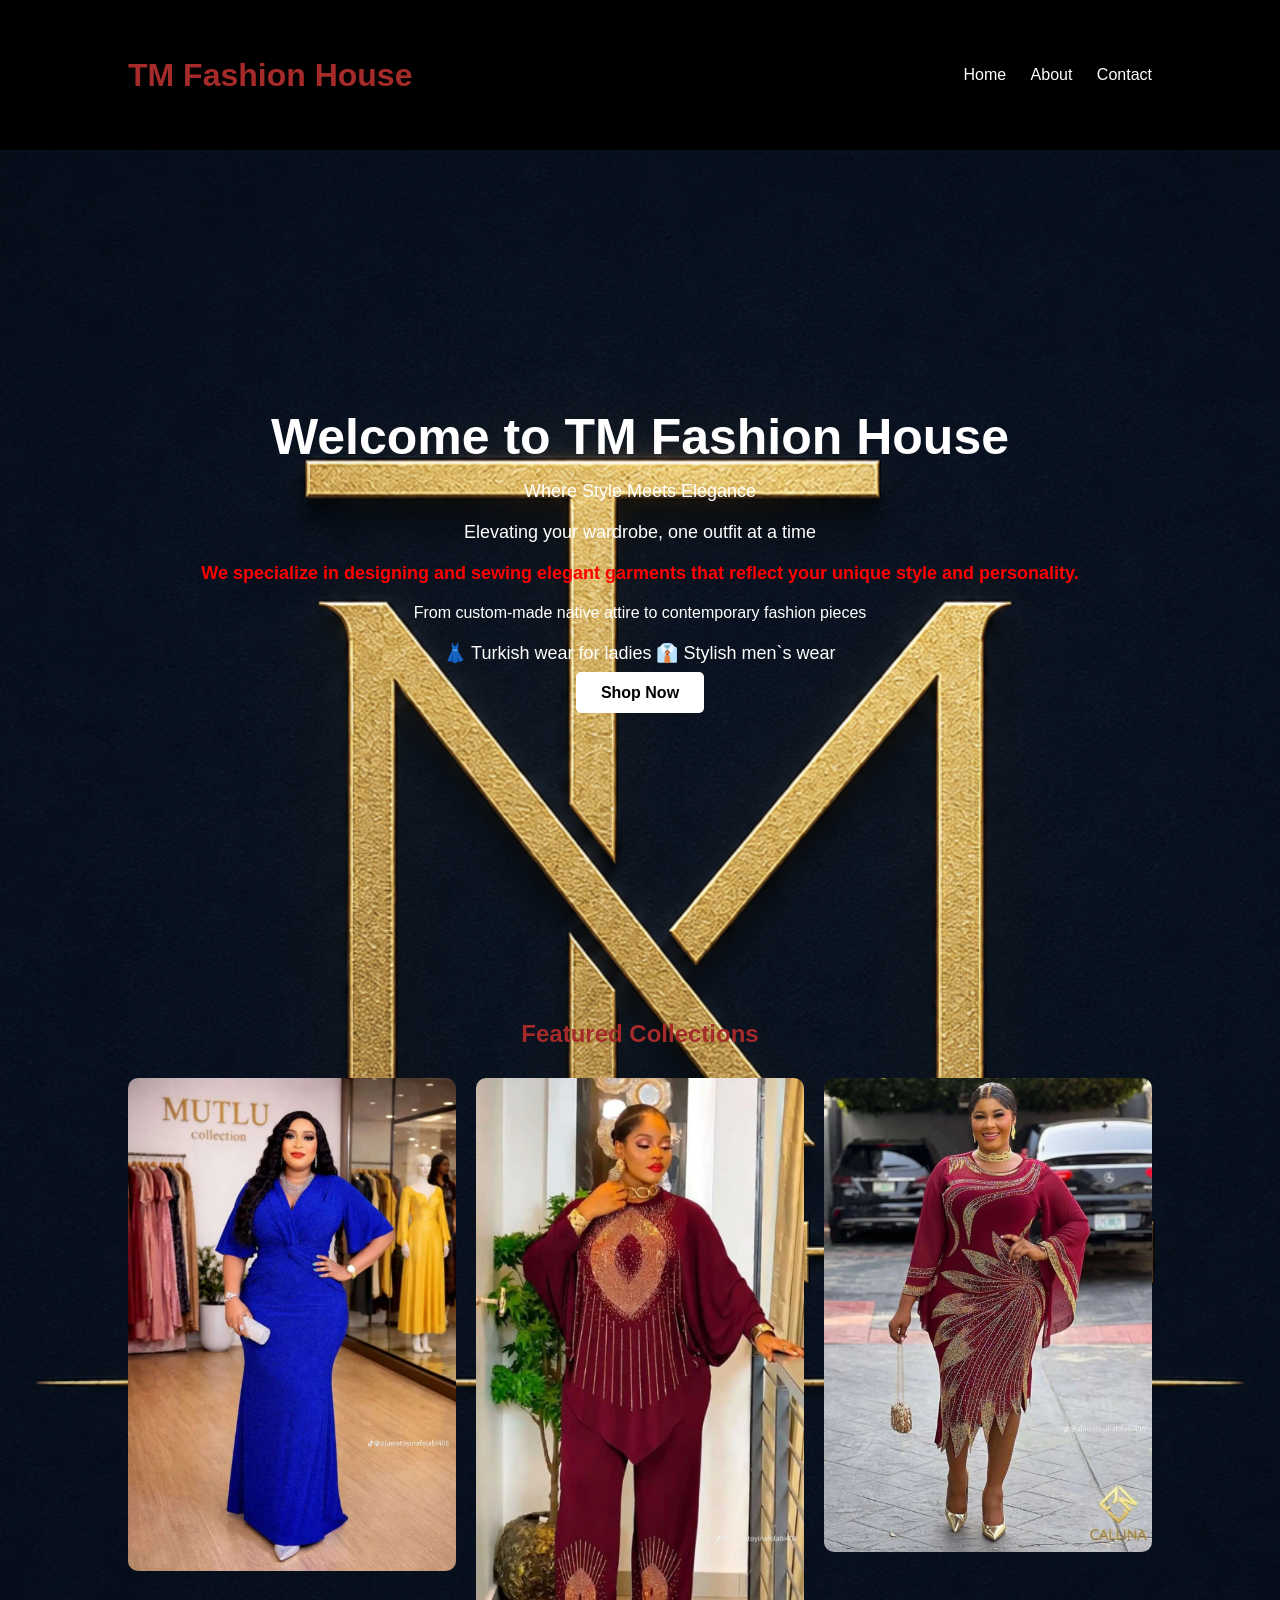
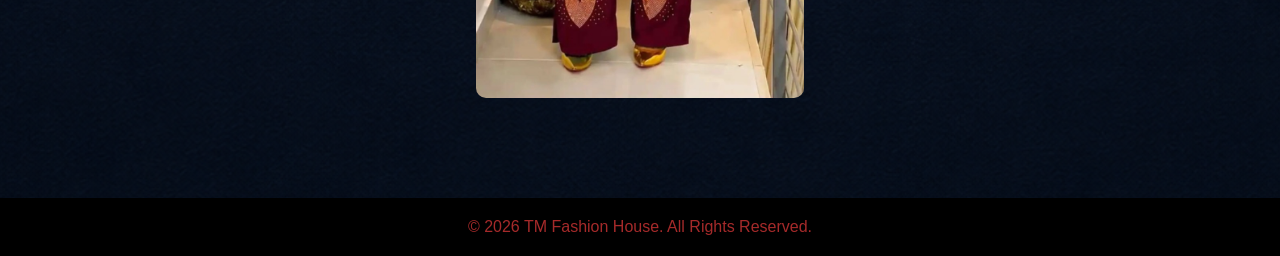
==== index.html @ 9dfacac1 "change" ====
<!DOCTYPE html>
<html lang="en">
<head>
    <meta charset="UTF-8">
    <meta name="viewport" content="width=device-width, initial-scale=1.0">
    <title>TM Fashion House</title>

    <style>
        *{
            margin:0;
            padding:0;
            box-sizing:border-box;
            font-family:Arial, sans-serif;
        }

        body{
            background-image:url(./img/c43660ab-0248-4a86-8bbc-b82530665571.png);
            background-size:cover;
     background-position: center;
        }

        header{
            background:black;
            color:brown;
            padding:20px 10%;
            display:flex;
            justify-content:space-between;
            align-items:center;
            height: 150px;
        }

        nav a{
            color:white;
            text-decoration:none;
            margin-left:20px;
        }

        .hero{
            height:90vh;
            background-size:cover;
            background-position:center;
            display:flex;
            justify-content:center;
            align-items:center;
            text-align:center;
            color:white;
        }

        .hero-content h1{
            font-size:50px;
            margin-bottom:15px;
        }

        .hero-content p{
            font-size:18px;
            margin-bottom:20px;
        }

        .btn{
            background:white;
            color:black;
            padding:12px 25px;
            text-decoration:none;
            border-radius:5px;
            font-weight:bold;
        }

        .products{
            padding:60px 10%;
            text-align:center;
        }

        .products h2{
            margin-bottom:30px;
        }

        .gallery{
            display:grid;
            grid-template-columns:repeat(auto-fit,minmax(250px,1fr));
            gap:20px;
        }

        .gallery img{
            width:100%;
            border-radius:10px;
        }

        footer{
            background-color: black;
            color:white;
            text-align:center;
            padding:20px;
            margin-top:40px;
        }
        .btn :hover{
            background-color: black;
            color: white;
        }
        .h1{
            color: brown;
        }
        .para{
            color: red;
            font-size: 20px;
            font-weight: bold;
        }
        .foots{
            color: brown;
        }
    </style>
</head>
<body>

<header>
    <h1>TM Fashion House</h1>

    <nav>
        <a href="index.html">Home</a>
        <a href="about.html">About</a>
        <a href="contact.html">Contact</a>
    </nav>
</header>
<section class="hero">
    <div class="hero-content">
        <h1>Welcome to TM Fashion House</h1>
        <p>Where Style Meets Elegance
            <p class="word">Elevating your wardrobe,  one outfit at a time</p>
            <p class="para">We specialize in designing and sewing elegant garments that reflect your unique style and personality.</p>
            From custom-made native attire to contemporary fashion pieces
            </p>
            <p>
            👗 Turkish wear for ladies
            👔 Stylish men`s wear
                </p>
        <a href="./shop.html" class="btn">Shop Now</a>
    </div>
</section>

<section class="products">
    <h2 class="h1">Featured Collections</h2>

    <div class="gallery">
        <img src="./img/1000466017.png" alt="Fashion Design">
        <img src="./img/1000465981.png" alt="Fashion Design">
        <img src="./img/1000466024.png" alt="Fashion Design">
    </div>
</section>

<footer>
    <p class="foots">&copy; 2026 TM Fashion House. All Rights Reserved.</p>
</footer>

</body>
</html>
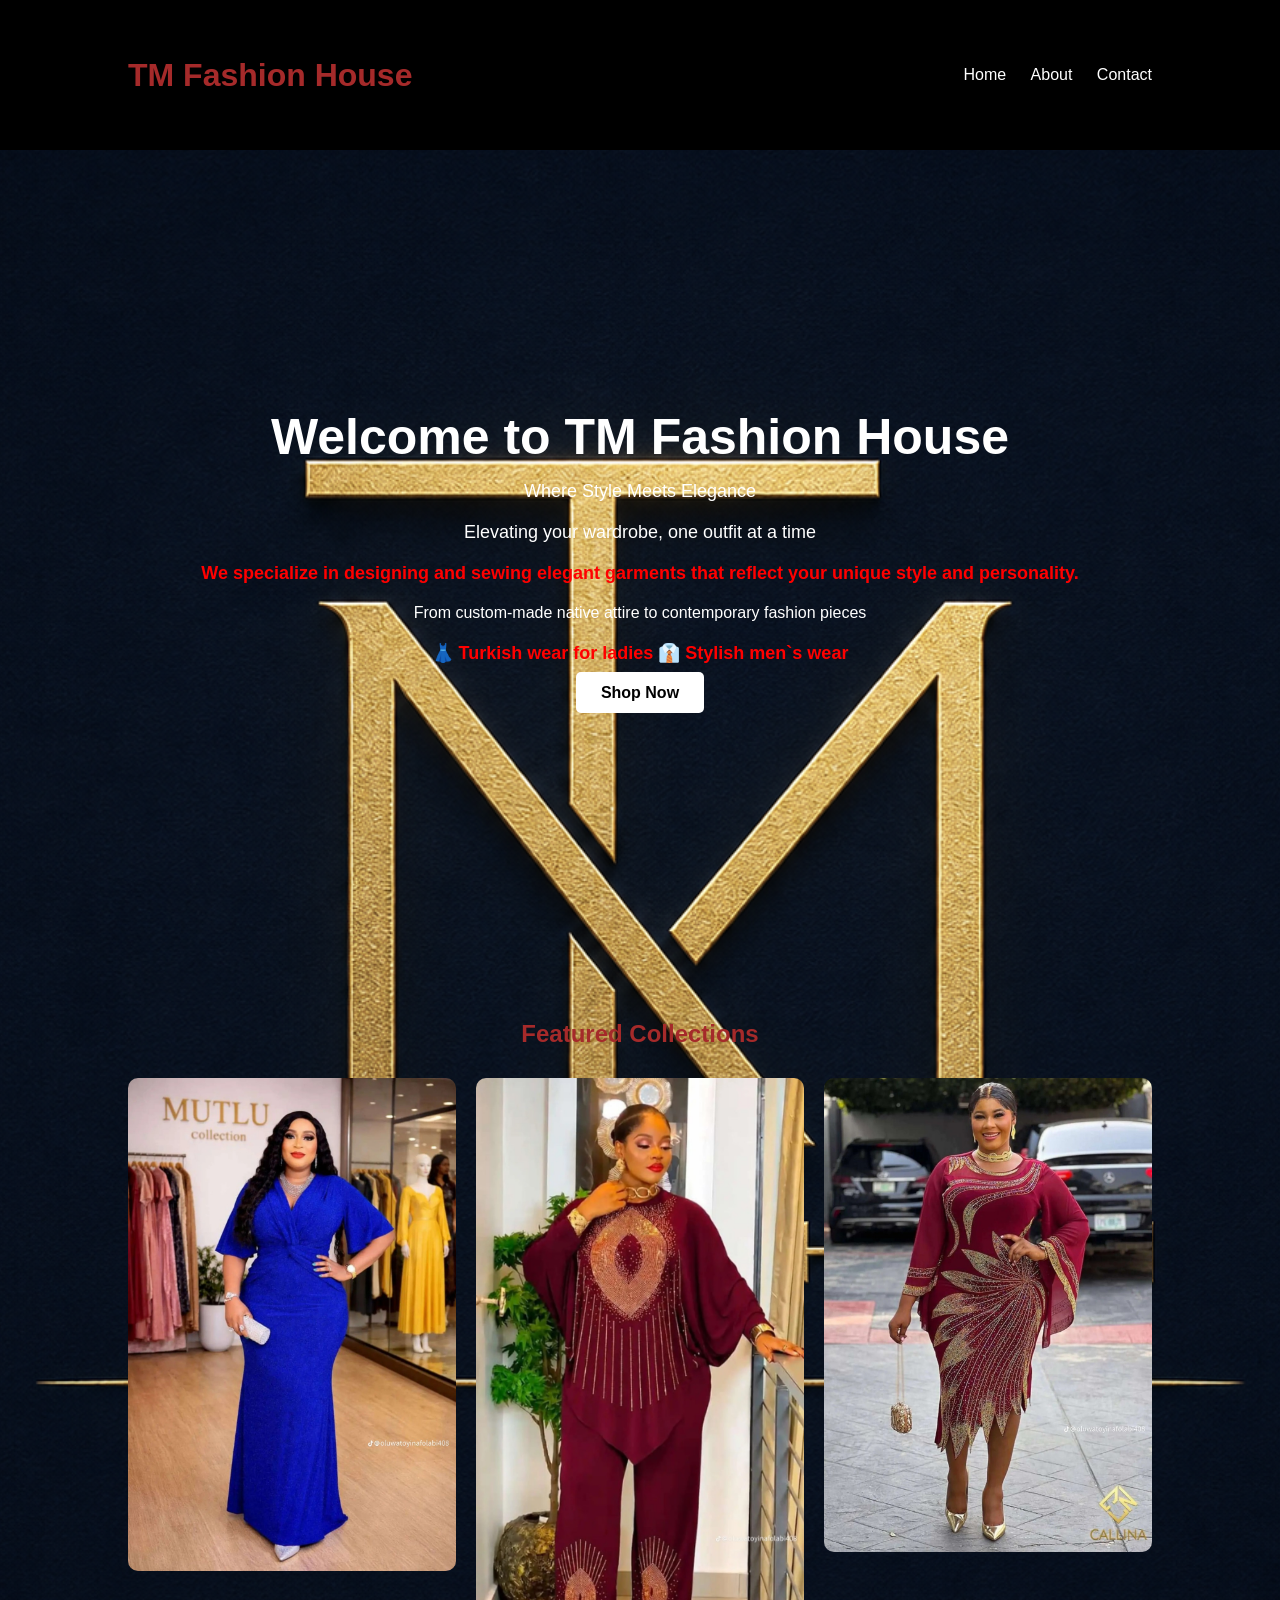
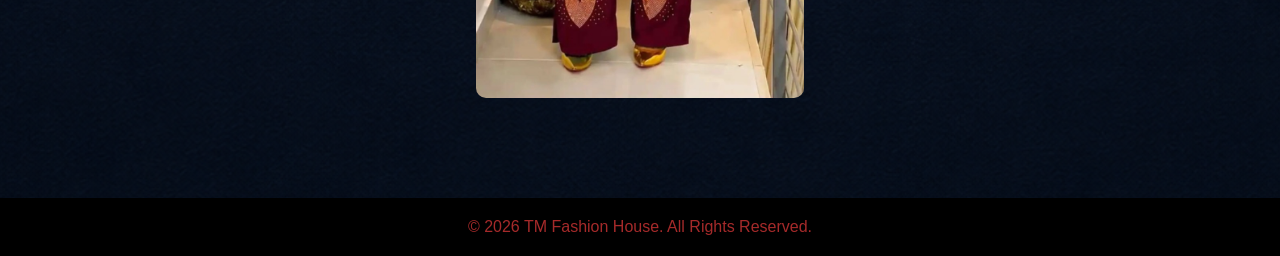
==== commit cdd588c3: "chane" ====
--- a/index.html
+++ b/index.html
@@ -128,7 +128,7 @@
             <p class="para">We specialize in designing and sewing elegant garments that reflect your unique style and personality.</p>
             From custom-made native attire to contemporary fashion pieces
             </p>
-            <p>
+            <p class="para">
             👗 Turkish wear for ladies
             👔 Stylish men`s wear
                 </p>
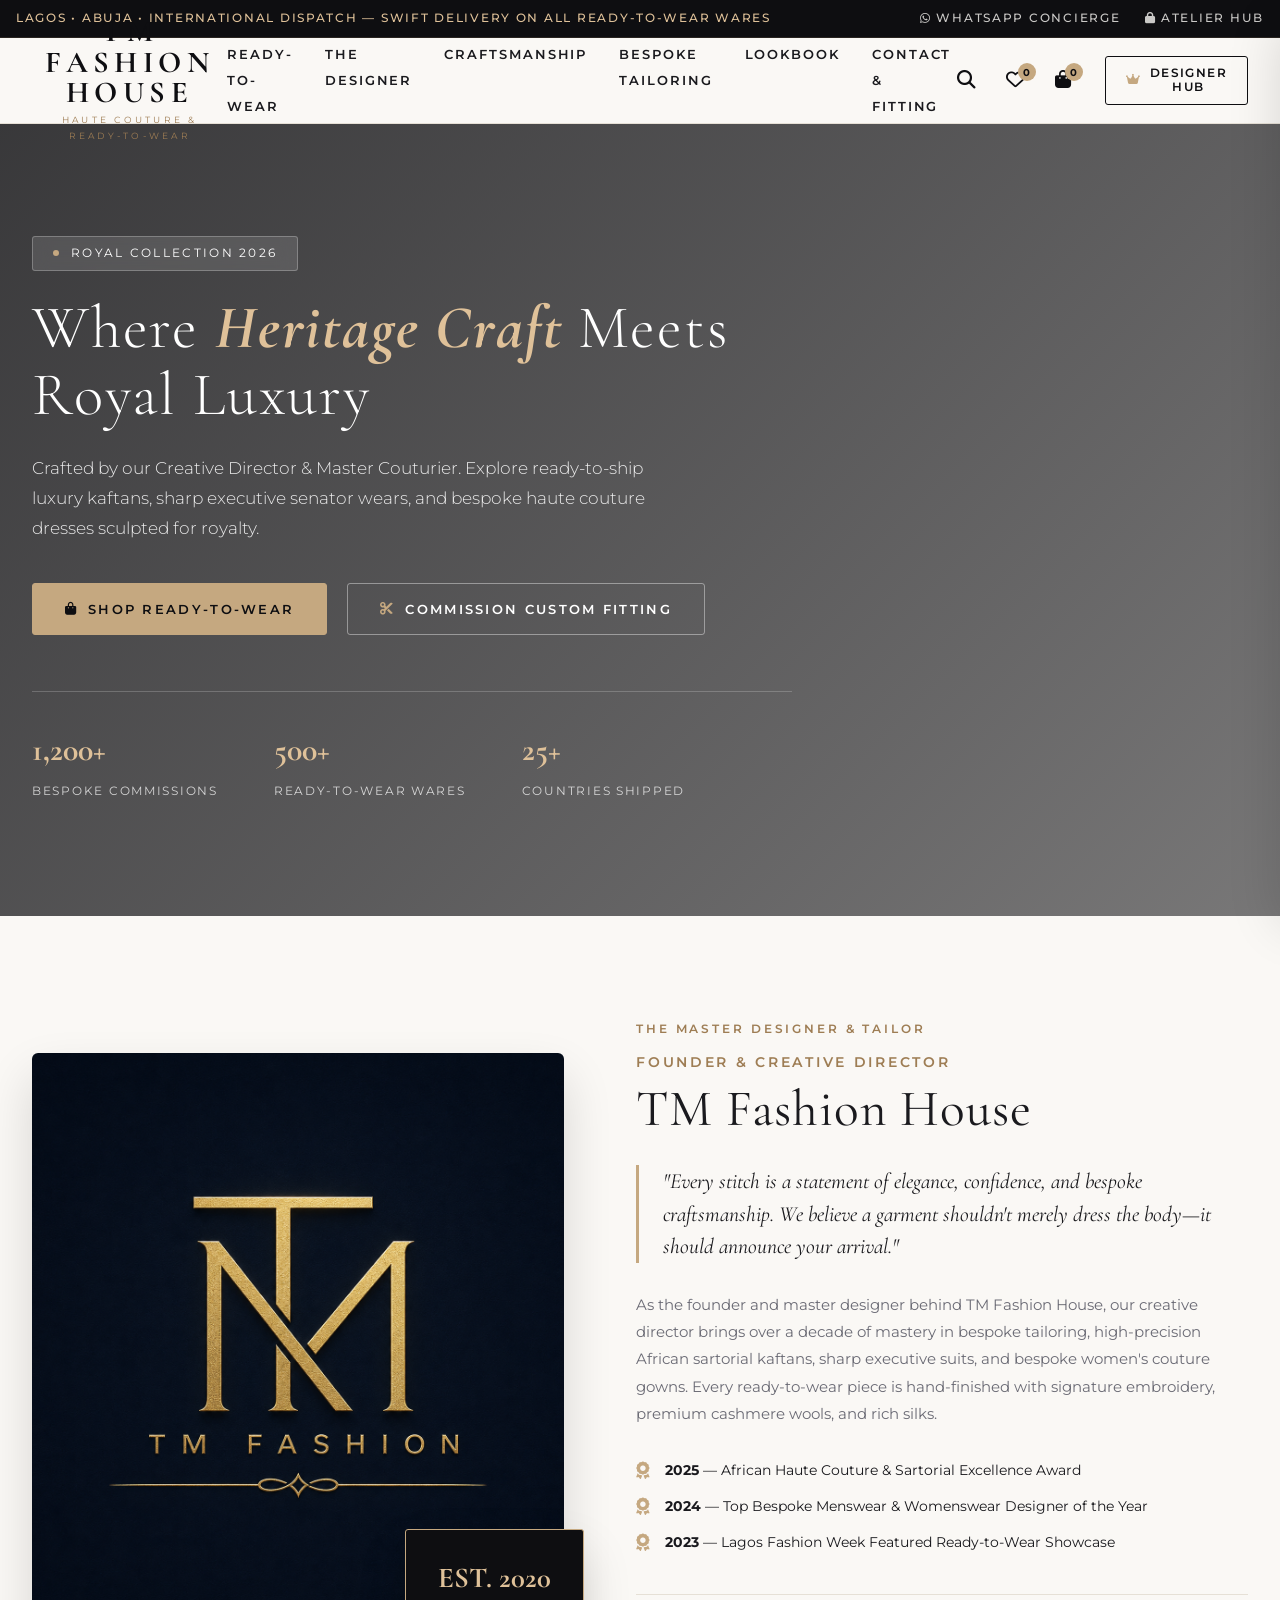
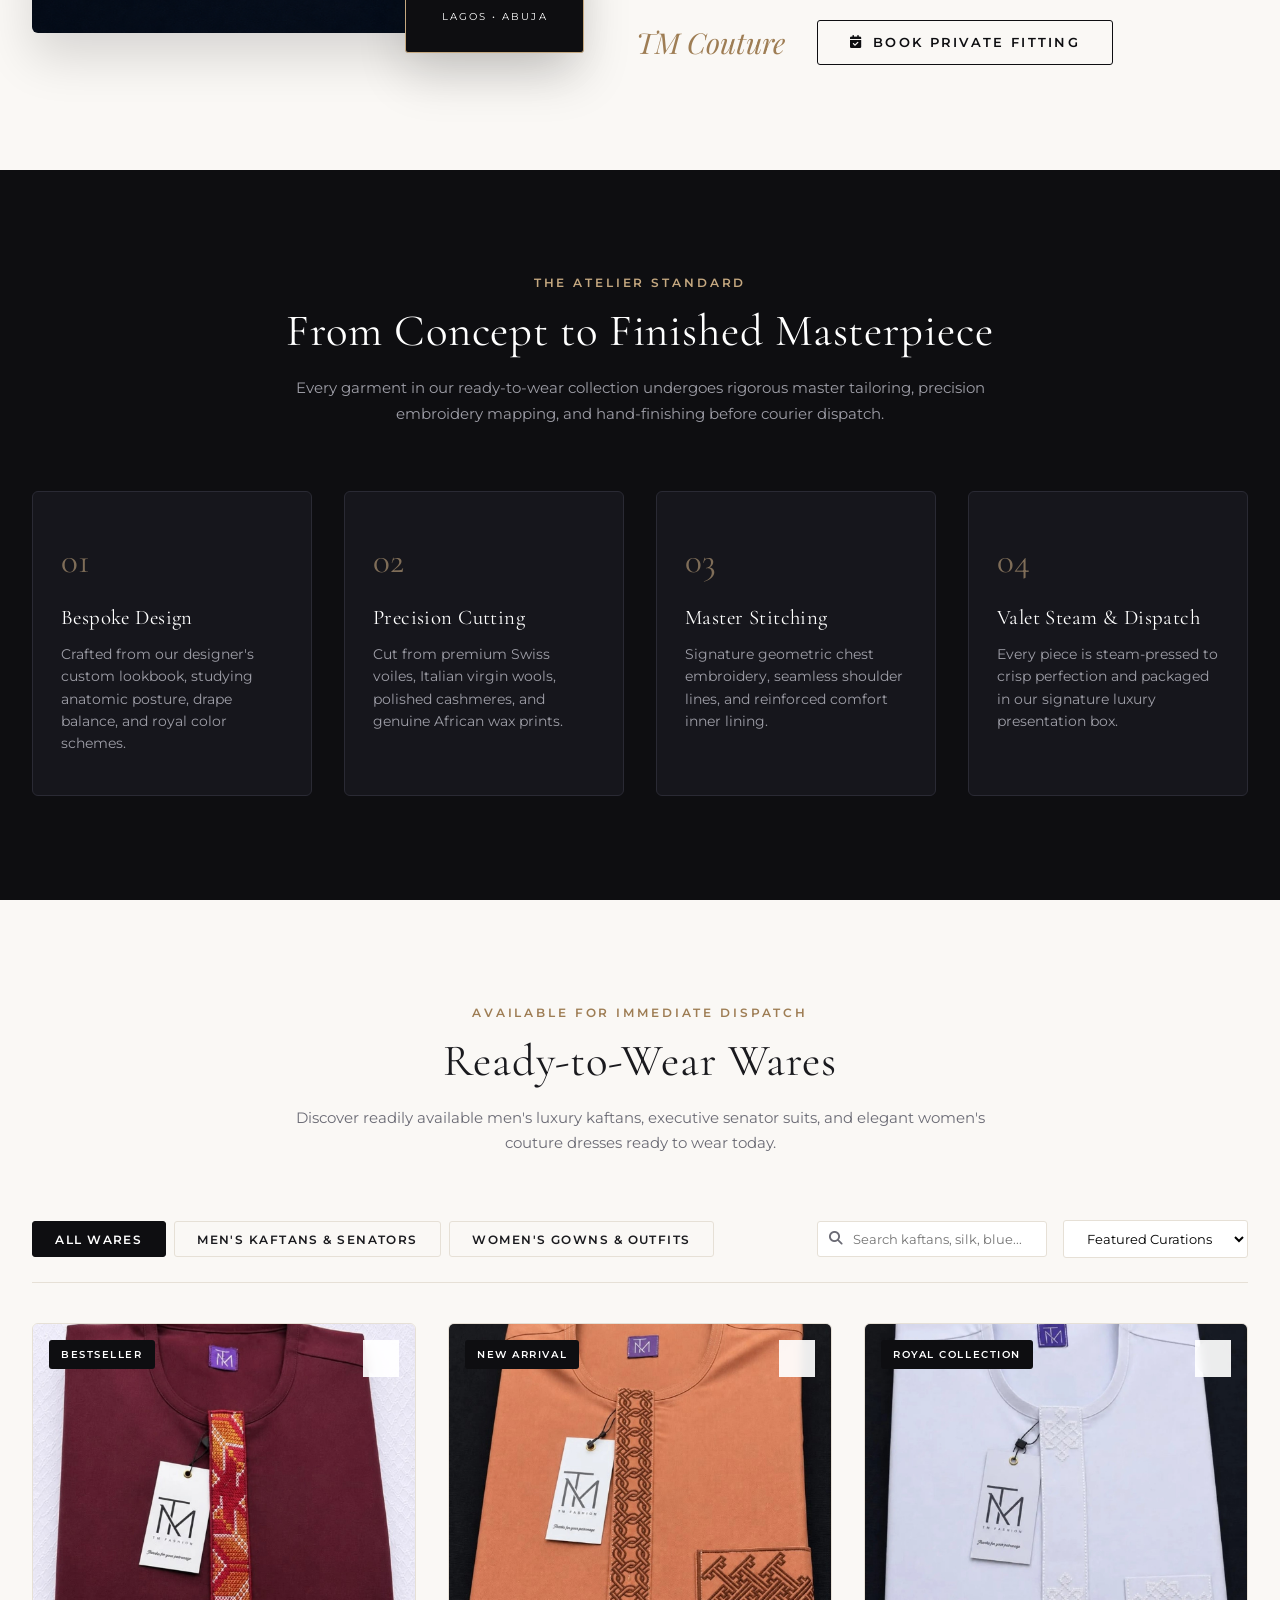
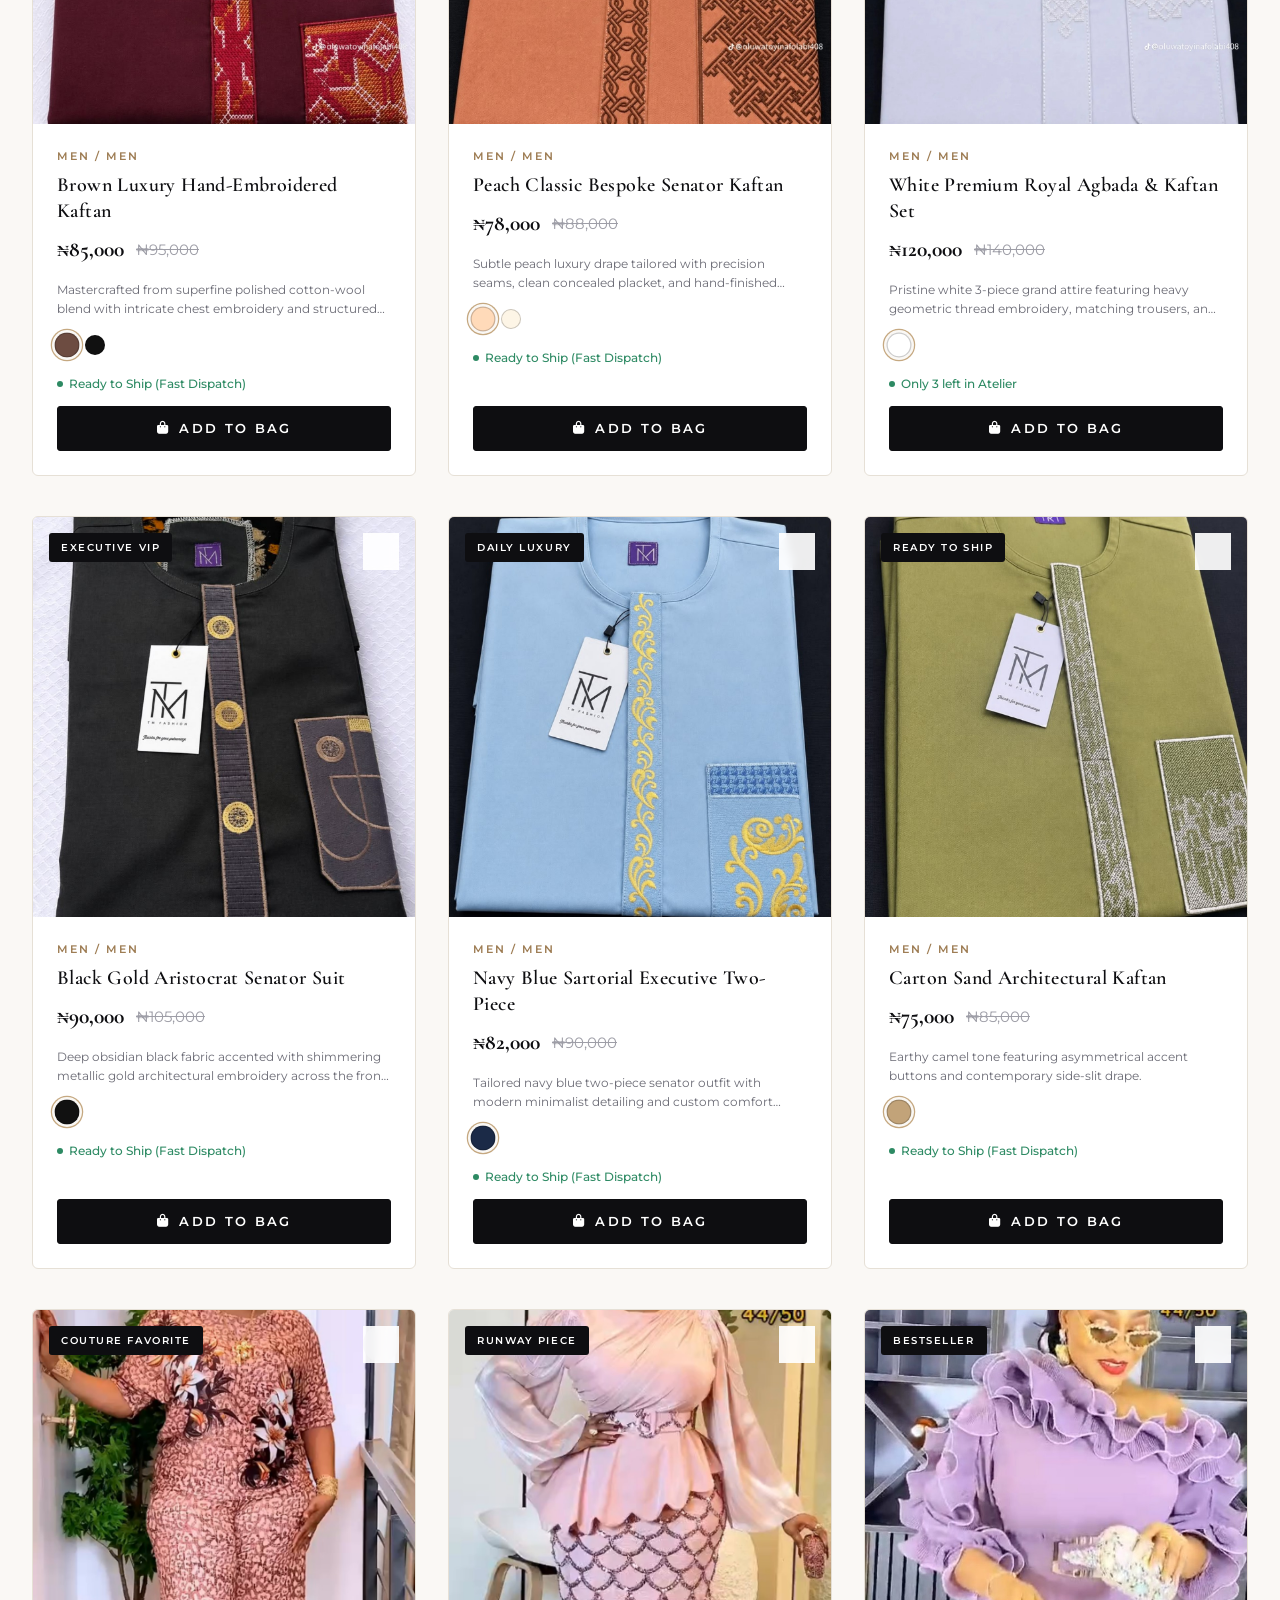
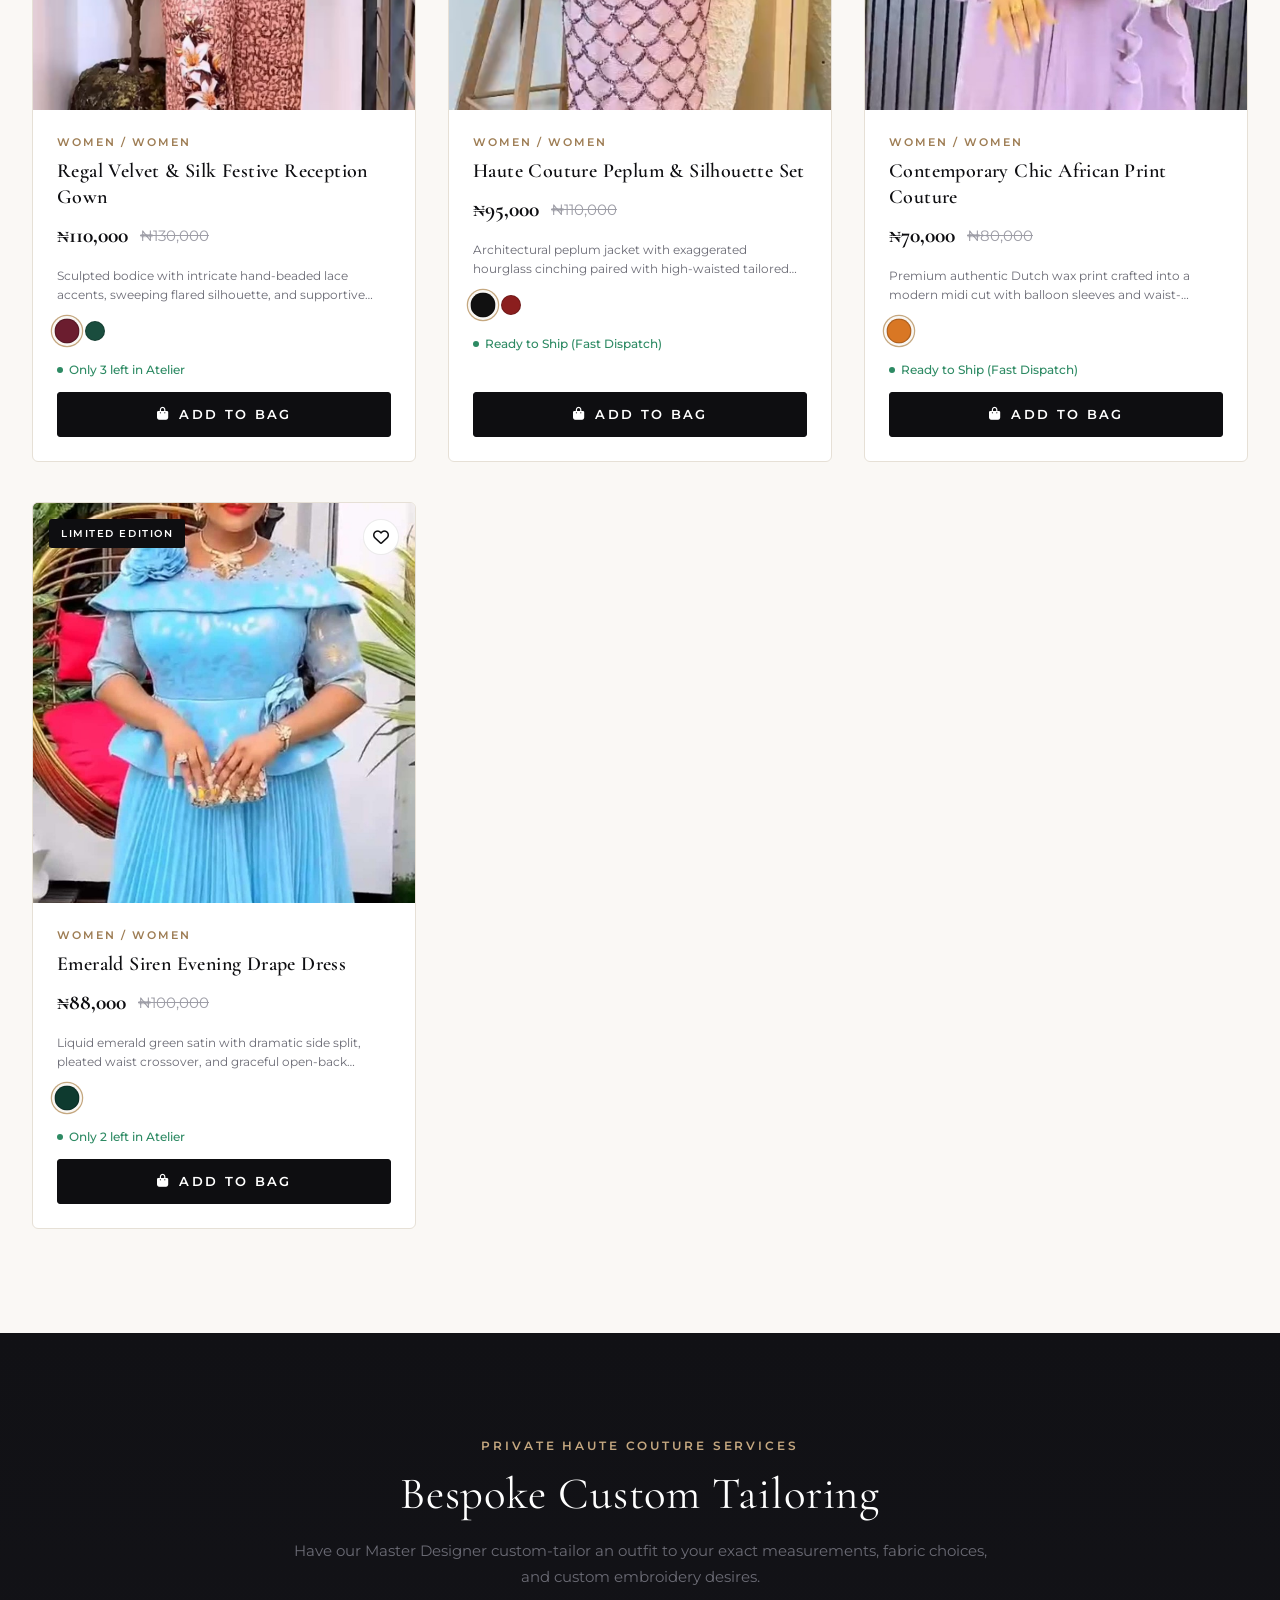
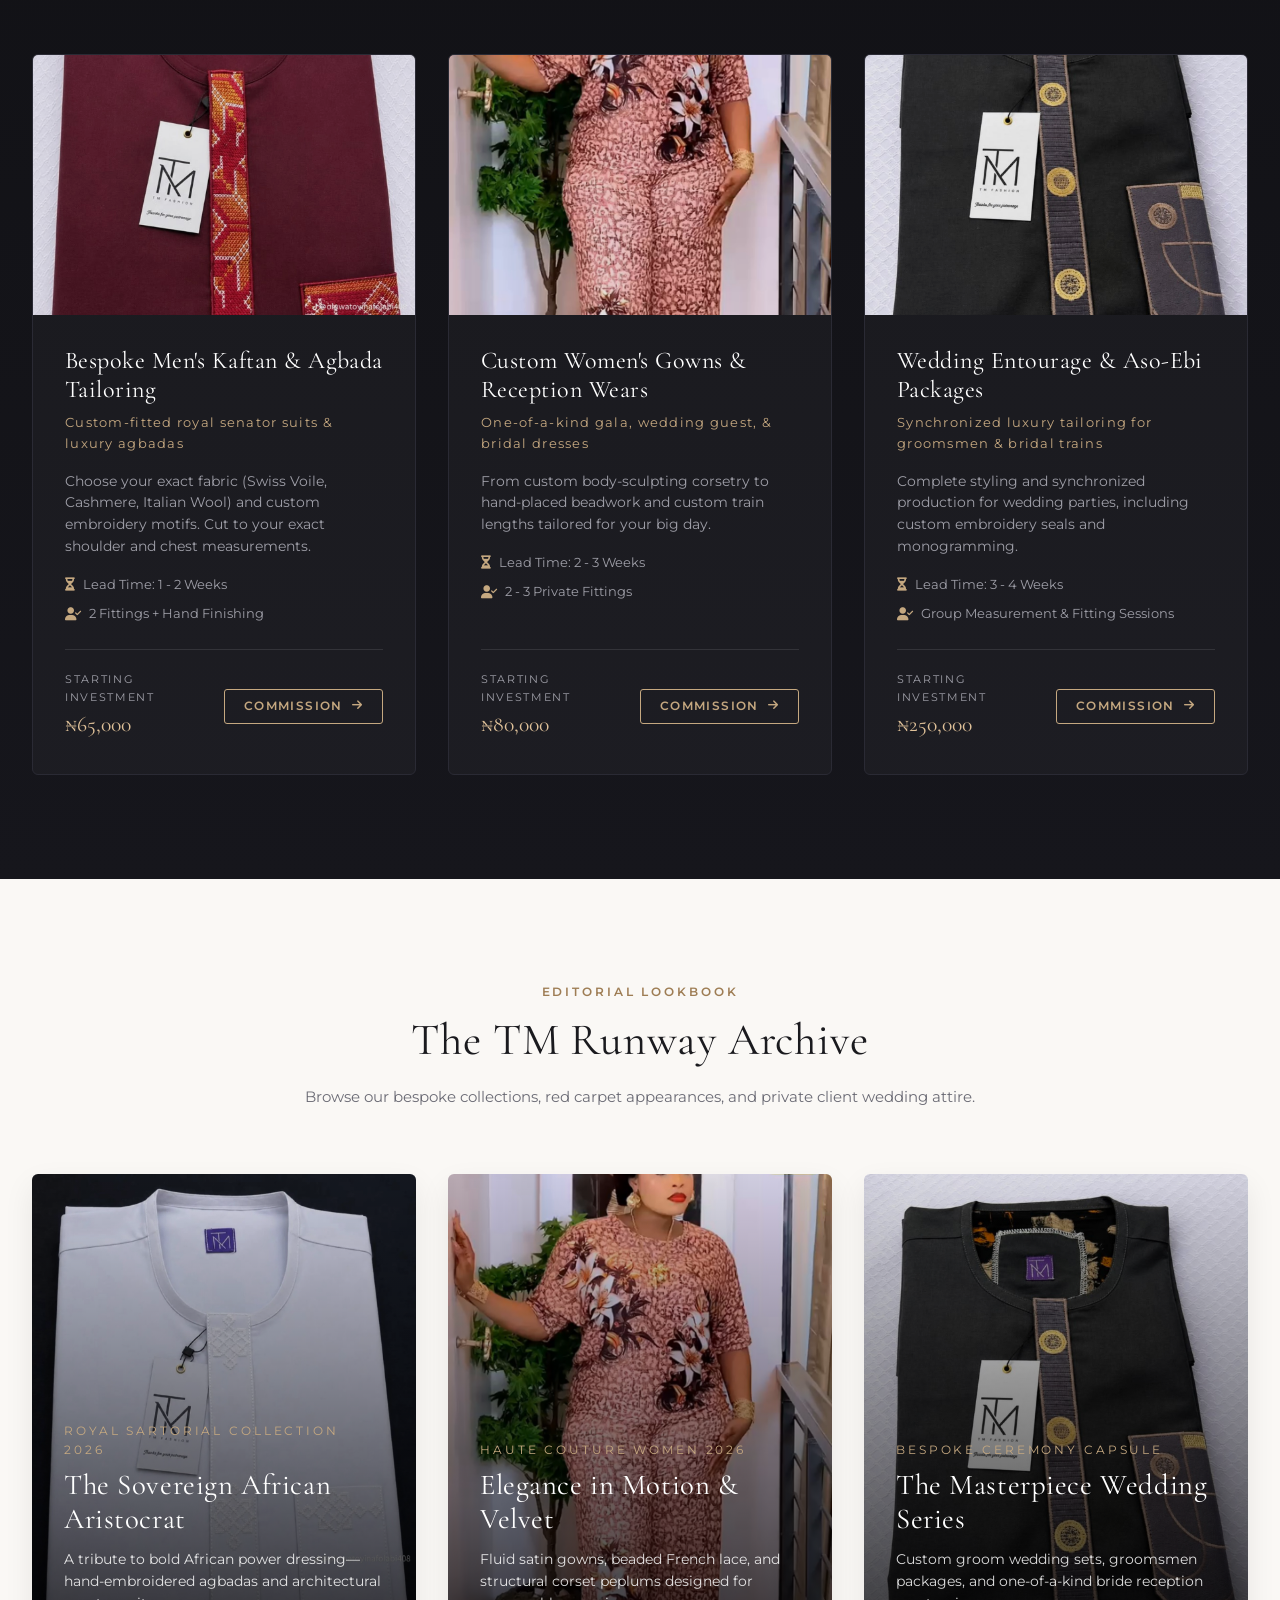
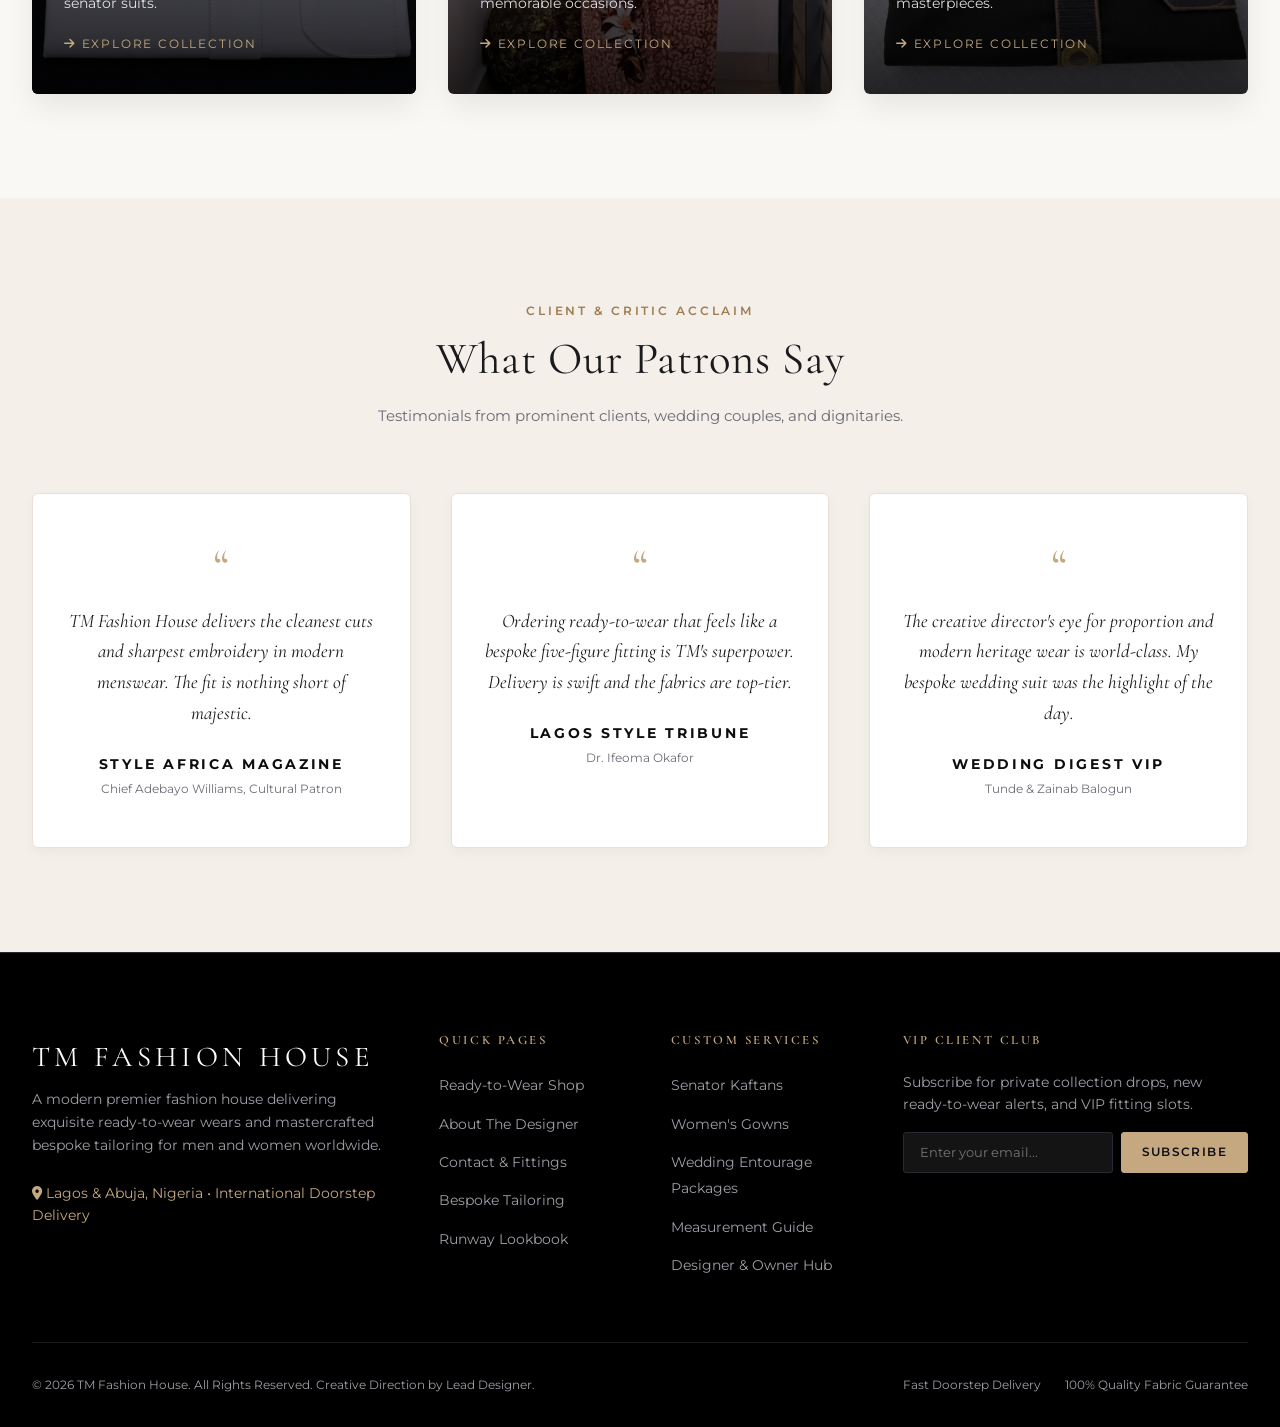
==== commit dd5cdcb3: "change" ====
--- a/index.html
+++ b/index.html
@@ -3,152 +3,597 @@
 <head>
     <meta charset="UTF-8">
     <meta name="viewport" content="width=device-width, initial-scale=1.0">
-    <title>TM Fashion House</title>
-
-    <style>
-        *{
-            margin:0;
-            padding:0;
-            box-sizing:border-box;
-            font-family:Arial, sans-serif;
-        }
-
-        body{
-            background-image:url(./img/c43660ab-0248-4a86-8bbc-b82530665571.png);
-            background-size:cover;
-     background-position: center;
-        }
-
-        header{
-            background:black;
-            color:brown;
-            padding:20px 10%;
-            display:flex;
-            justify-content:space-between;
-            align-items:center;
-            height: 150px;
-        }
-
-        nav a{
-            color:white;
-            text-decoration:none;
-            margin-left:20px;
-        }
-
-        .hero{
-            height:90vh;
-            background-size:cover;
-            background-position:center;
-            display:flex;
-            justify-content:center;
-            align-items:center;
-            text-align:center;
-            color:white;
-        }
-
-        .hero-content h1{
-            font-size:50px;
-            margin-bottom:15px;
-        }
-
-        .hero-content p{
-            font-size:18px;
-            margin-bottom:20px;
-        }
-
-        .btn{
-            background:white;
-            color:black;
-            padding:12px 25px;
-            text-decoration:none;
-            border-radius:5px;
-            font-weight:bold;
-        }
-
-        .products{
-            padding:60px 10%;
-            text-align:center;
-        }
-
-        .products h2{
-            margin-bottom:30px;
-        }
-
-        .gallery{
-            display:grid;
-            grid-template-columns:repeat(auto-fit,minmax(250px,1fr));
-            gap:20px;
-        }
-
-        .gallery img{
-            width:100%;
-            border-radius:10px;
-        }
-
-        footer{
-            background-color: black;
-            color:white;
-            text-align:center;
-            padding:20px;
-            margin-top:40px;
-        }
-        .btn :hover{
-            background-color: black;
-            color: white;
-        }
-        .h1{
-            color: brown;
-        }
-        .para{
-            color: red;
-            font-size: 20px;
-            font-weight: bold;
-        }
-        .foots{
-            color: brown;
-        }
-    </style>
+    <title>TM FASHION HOUSE | Haute Couture, Bespoke Tailoring & Ready-to-Wear</title>
+    <meta name="description" content="TM Fashion House - Leading luxury fashion brand & bespoke couturier. Discover premium ready-to-wear wears, custom senator kaftans, and bespoke dresses.">
+    
+    <!-- Font Awesome Icons -->
+    <link rel="stylesheet" href="https://cdnjs.cloudflare.com/ajax/libs/font-awesome/6.5.1/css/all.min.css">
+    
+    <!-- Luxury Styling -->
+    <link rel="stylesheet" href="css/styles.css">
 </head>
 <body>
 
-<header>
-    <h1>TM Fashion House</h1>
-
-    <nav>
-        <a href="index.html">Home</a>
-        <a href="about.html">About</a>
-        <a href="contact.html">Contact</a>
-    </nav>
-</header>
-<section class="hero">
-    <div class="hero-content">
-        <h1>Welcome to TM Fashion House</h1>
-        <p>Where Style Meets Elegance
-            <p class="word">Elevating your wardrobe,  one outfit at a time</p>
-            <p class="para">We specialize in designing and sewing elegant garments that reflect your unique style and personality.</p>
-            From custom-made native attire to contemporary fashion pieces
-            </p>
-            <p class="para">
-            👗 Turkish wear for ladies
-            👔 Stylish men`s wear
+    <!-- =========================================================================
+         ANNOUNCEMENT BAR
+         ========================================================================= -->
+    <aside class="announcement-bar">
+        <span>Lagos • Abuja • International Dispatch — Swift Delivery on All Ready-to-Wear Wares</span>
+        <div class="bar-links">
+            <a href="https://wa.me/2348000000000" target="_blank"><i class="fa-brands fa-whatsapp"></i> WhatsApp Concierge</a>
+            <a href="javascript:void(0)" onclick="DesignerPortal.openPortal()"><i class="fa-solid fa-lock"></i> Atelier Hub</a>
+        </div>
+    </aside>
+
+    <!-- =========================================================================
+         MAIN SITE NAVIGATION
+         ========================================================================= -->
+    <header class="site-header">
+        <div class="container nav-container">
+            <button class="mobile-nav-toggle" onclick="document.querySelector('.nav-menu').classList.toggle('active')">
+                <i class="fa-solid fa-bars"></i>
+            </button>
+
+            <!-- Brand Logo -->
+            <a href="index.html" class="brand-logo">
+                <span class="brand-title">TM Fashion House</span>
+                <span class="brand-subtitle">Haute Couture & Ready-to-Wear</span>
+            </a>
+
+            <!-- Navigation Links -->
+            <nav>
+                <ul class="nav-menu">
+                    <li><a href="#catalog-section" class="nav-link">Ready-to-Wear</a></li>
+                    <li><a href="about.html" class="nav-link">The Designer</a></li>
+                    <li><a href="#process-section" class="nav-link">Craftsmanship</a></li>
+                    <li><a href="#bespoke-section" class="nav-link">Bespoke Tailoring</a></li>
+                    <li><a href="#lookbook-section" class="nav-link">Lookbook</a></li>
+                    <li><a href="contact.html" class="nav-link">Contact & Fitting</a></li>
+                </ul>
+            </nav>
+
+            <!-- Header Actions -->
+            <div class="nav-actions">
+                <button class="action-btn" onclick="document.getElementById('search-input')?.focus(); MaisonApp.scrollToShop();" title="Search Wares">
+                    <i class="fa-solid fa-magnifying-glass"></i>
+                </button>
+                <button class="action-btn" onclick="MaisonApp.scrollToShop()" title="Wishlist">
+                    <i class="fa-regular fa-heart"></i>
+                    <span class="badge-count" id="wishlist-count-badge">0</span>
+                </button>
+                <button class="action-btn" onclick="MaisonApp.openCartDrawer()" title="Shopping Bag">
+                    <i class="fa-solid fa-bag-shopping"></i>
+                    <span class="badge-count" id="cart-count-badge">0</span>
+                </button>
+                <button class="btn btn-outline btn-sm" onclick="DesignerPortal.openPortal()" style="display: inline-flex; margin-left: 0.5rem;">
+                    <i class="fa-solid fa-crown text-gold"></i> Designer Hub
+                </button>
+            </div>
+        </div>
+    </header>
+
+    <!-- =========================================================================
+         HERO SECTION
+         ========================================================================= -->
+    <section class="hero-section">
+        <div class="container">
+            <div class="hero-content">
+                <div class="hero-tag">
+                    <span class="dot"></span>
+                    <span>Royal Collection 2026</span>
+                </div>
+                <h1 class="hero-title">Where <span>Heritage Craft</span> Meets Royal Luxury</h1>
+                <p class="hero-description">
+                    Crafted by our Creative Director & Master Couturier. Explore ready-to-ship luxury kaftans, sharp executive senator wears, and bespoke haute couture dresses sculpted for royalty.
                 </p>
-        <a href="./shop.html" class="btn">Shop Now</a>
+                <div class="hero-cta-group">
+                    <a href="#catalog-section" class="btn btn-gold">
+                        <i class="fa-solid fa-bag-shopping"></i> Shop Ready-to-Wear
+                    </a>
+                    <button class="btn btn-outline" style="color: #fff; border-color: rgba(255,255,255,0.4);" onclick="MaisonApp.openBespokeModal()">
+                        <i class="fa-solid fa-scissors text-gold"></i> Commission Custom Fitting
+                    </button>
+                </div>
+
+                <div class="hero-badges">
+                    <div>
+                        <span class="hero-stat-num">1,200+</span>
+                        <span class="hero-stat-label">Bespoke Commissions</span>
+                    </div>
+                    <div>
+                        <span class="hero-stat-num">500+</span>
+                        <span class="hero-stat-label">Ready-to-Wear Wares</span>
+                    </div>
+                    <div>
+                        <span class="hero-stat-num">25+</span>
+                        <span class="hero-stat-label">Countries Shipped</span>
+                    </div>
+                </div>
+            </div>
+        </div>
+    </section>
+
+    <!-- =========================================================================
+         DESIGNER SPOTLIGHT: MEET THE CREATIVE DIRECTOR
+         ========================================================================= -->
+    <section id="designer-section" class="section">
+        <div class="container">
+            <div class="designer-grid">
+                <div class="designer-image-wrapper">
+                    <img src="./img/c43660ab-0248-4a86-8bbc-b82530665571.png" 
+                         alt="TM Fashion House Creative Director" 
+                         class="designer-img-main">
+                    <div class="designer-badge-floating">
+                        <span class="year">EST. 2020</span>
+                        <span class="label">Lagos • Abuja</span>
+                    </div>
+                </div>
+
+                <div class="designer-info">
+                    <span class="eyebrow">The Master Designer & Tailor</span>
+                    <span class="designer-role">Founder & Creative Director</span>
+                    <h2 class="designer-name">TM Fashion House</h2>
+
+                    <div class="designer-quote-box">
+                        "Every stitch is a statement of elegance, confidence, and bespoke craftsmanship. We believe a garment shouldn't merely dress the body—it should announce your arrival."
+                    </div>
+
+                    <p class="designer-bio">
+                        As the founder and master designer behind TM Fashion House, our creative director brings over a decade of mastery in bespoke tailoring, high-precision African sartorial kaftans, sharp executive suits, and bespoke women's couture gowns. Every ready-to-wear piece is hand-finished with signature embroidery, premium cashmere wools, and rich silks.
+                    </p>
+
+                    <ul class="accolades-list">
+                        <li class="accolades-item">
+                            <i class="fa-solid fa-award trophy-icon"></i>
+                            <span><strong>2025</strong> — African Haute Couture & Sartorial Excellence Award</span>
+                        </li>
+                        <li class="accolades-item">
+                            <i class="fa-solid fa-award trophy-icon"></i>
+                            <span><strong>2024</strong> — Top Bespoke Menswear & Womenswear Designer of the Year</span>
+                        </li>
+                        <li class="accolades-item">
+                            <i class="fa-solid fa-award trophy-icon"></i>
+                            <span><strong>2023</strong> — Lagos Fashion Week Featured Ready-to-Wear Showcase</span>
+                        </li>
+                    </ul>
+
+                    <div class="designer-signatures">
+                        <span class="signature-text">TM Couture</span>
+                        <button class="btn btn-outline" onclick="MaisonApp.openBespokeModal()">
+                            <i class="fa-solid fa-calendar-check"></i> Book Private Fitting
+                        </button>
+                    </div>
+                </div>
+            </div>
+        </div>
+    </section>
+
+    <!-- =========================================================================
+         CRAFTSMANSHIP TIMELINE ("FROM SKETCH TO SILHOUETTE")
+         ========================================================================= -->
+    <section id="process-section" class="section section-dark">
+        <div class="container">
+            <div class="section-header">
+                <span class="eyebrow" style="color: var(--c-gold);">The Atelier Standard</span>
+                <h2 class="section-title">From Concept to Finished Masterpiece</h2>
+                <p class="section-subtitle">
+                    Every garment in our ready-to-wear collection undergoes rigorous master tailoring, precision embroidery mapping, and hand-finishing before courier dispatch.
+                </p>
+            </div>
+
+            <div class="process-grid">
+                <div class="process-card">
+                    <div class="process-number">01</div>
+                    <h3 class="process-title">Bespoke Design</h3>
+                    <p class="process-desc">Crafted from our designer's custom lookbook, studying anatomic posture, drape balance, and royal color schemes.</p>
+                </div>
+                <div class="process-card">
+                    <div class="process-number">02</div>
+                    <h3 class="process-title">Precision Cutting</h3>
+                    <p class="process-desc">Cut from premium Swiss voiles, Italian virgin wools, polished cashmeres, and genuine African wax prints.</p>
+                </div>
+                <div class="process-card">
+                    <div class="process-number">03</div>
+                    <h3 class="process-title">Master Stitching</h3>
+                    <p class="process-desc">Signature geometric chest embroidery, seamless shoulder lines, and reinforced comfort inner lining.</p>
+                </div>
+                <div class="process-card">
+                    <div class="process-number">04</div>
+                    <h3 class="process-title">Valet Steam & Dispatch</h3>
+                    <p class="process-desc">Every piece is steam-pressed to crisp perfection and packaged in our signature luxury presentation box.</p>
+                </div>
+            </div>
+        </div>
+    </section>
+
+    <!-- =========================================================================
+         READY-TO-WEAR SHOPPING CATALOG
+         ========================================================================= -->
+    <section id="catalog-section" class="section">
+        <div class="container">
+            <div class="section-header">
+                <span class="eyebrow">Available for Immediate Dispatch</span>
+                <h2 class="section-title">Ready-to-Wear Wares</h2>
+                <p class="section-subtitle">
+                    Discover readily available men's luxury kaftans, executive senator suits, and elegant women's couture dresses ready to wear today.
+                </p>
+            </div>
+
+            <!-- Controls: Category Tabs, Search, Sorting -->
+            <div class="catalog-controls">
+                <div class="category-tabs">
+                    <button class="tab-btn active" data-category="all">All Wares</button>
+                    <button class="tab-btn" data-category="men">Men's Kaftans & Senators</button>
+                    <button class="tab-btn" data-category="women">Women's Gowns & Outfits</button>
+                </div>
+
+                <div class="filter-search-group">
+                    <div class="search-box">
+                        <i class="fa-solid fa-magnifying-glass search-icon"></i>
+                        <input type="text" id="search-input" class="search-input" placeholder="Search kaftans, silk, blue...">
+                    </div>
+                    <select id="sort-select" class="sort-select">
+                        <option value="featured">Featured Curations</option>
+                        <option value="price-low">Price: Low to High</option>
+                        <option value="price-high">Price: High to Low</option>
+                        <option value="rating">Highest Rated</option>
+                        <option value="newest">Newest Arrivals</option>
+                    </select>
+                </div>
+            </div>
+
+            <!-- Dynamic Product Grid -->
+            <div id="products-grid" class="products-grid">
+                <!-- Injected by js/app.js -->
+            </div>
+        </div>
+    </section>
+
+    <!-- =========================================================================
+         BESPOKE ATELIER CONSULTATION COMMISSIONS
+         ========================================================================= -->
+    <section id="bespoke-section" class="section bespoke-section">
+        <div class="container">
+            <div class="section-header">
+                <span class="eyebrow" style="color: var(--c-gold);">Private Haute Couture Services</span>
+                <h2 class="section-title">Bespoke Custom Tailoring</h2>
+                <p class="section-subtitle">
+                    Have our Master Designer custom-tailor an outfit to your exact measurements, fabric choices, and custom embroidery desires.
+                </p>
+            </div>
+
+            <div id="bespoke-services-grid" class="bespoke-grid">
+                <!-- Injected by js/app.js -->
+            </div>
+        </div>
+    </section>
+
+    <!-- =========================================================================
+         RUNWAY LOOKBOOK & EDITORIAL ARCHIVE
+         ========================================================================= -->
+    <section id="lookbook-section" class="section">
+        <div class="container">
+            <div class="section-header">
+                <span class="eyebrow">Editorial Lookbook</span>
+                <h2 class="section-title">The TM Runway Archive</h2>
+                <p class="section-subtitle">
+                    Browse our bespoke collections, red carpet appearances, and private client wedding attire.
+                </p>
+            </div>
+
+            <div id="lookbook-grid" class="lookbook-grid">
+                <!-- Injected by js/app.js -->
+            </div>
+        </div>
+    </section>
+
+    <!-- =========================================================================
+         PRESS & CRITICS REVIEWS
+         ========================================================================= -->
+    <section id="press-section" class="section" style="background-color: var(--c-cream-soft);">
+        <div class="container">
+            <div class="section-header">
+                <span class="eyebrow">Client & Critic Acclaim</span>
+                <h2 class="section-title">What Our Patrons Say</h2>
+                <p class="section-subtitle">Testimonials from prominent clients, wedding couples, and dignitaries.</p>
+            </div>
+
+            <div id="press-grid" class="press-grid">
+                <!-- Injected by js/app.js -->
+            </div>
+        </div>
+    </section>
+
+    <!-- =========================================================================
+         FOOTER
+         ========================================================================= -->
+    <footer class="site-footer">
+        <div class="container">
+            <div class="footer-grid">
+                <div class="footer-brand">
+                    <div class="footer-logo">TM Fashion House</div>
+                    <p class="footer-desc">
+                        A modern premier fashion house delivering exquisite ready-to-wear wears and mastercrafted bespoke tailoring for men and women worldwide.
+                    </p>
+                    <div style="font-size: 0.85rem; color: var(--c-gold);">
+                        <i class="fa-solid fa-location-dot"></i> Lagos & Abuja, Nigeria • International Doorstep Delivery
+                    </div>
+                </div>
+
+                <div>
+                    <h4 class="footer-col-title">Quick Pages</h4>
+                    <ul class="footer-links">
+                        <li><a href="shop.html">Ready-to-Wear Shop</a></li>
+                        <li><a href="about.html">About The Designer</a></li>
+                        <li><a href="contact.html">Contact & Fittings</a></li>
+                        <li><a href="#bespoke-section">Bespoke Tailoring</a></li>
+                        <li><a href="#lookbook-section">Runway Lookbook</a></li>
+                    </ul>
+                </div>
+
+                <div>
+                    <h4 class="footer-col-title">Custom Services</h4>
+                    <ul class="footer-links">
+                        <li><a href="javascript:void(0)" onclick="MaisonApp.openBespokeModal('bespoke-men-sartorial')">Senator Kaftans</a></li>
+                        <li><a href="javascript:void(0)" onclick="MaisonApp.openBespokeModal('bespoke-women-couture')">Women's Gowns</a></li>
+                        <li><a href="javascript:void(0)" onclick="MaisonApp.openBespokeModal('bespoke-wedding-group')">Wedding Entourage Packages</a></li>
+                        <li><a href="javascript:void(0)" onclick="MaisonApp.openSizeGuide()">Measurement Guide</a></li>
+                        <li><a href="javascript:void(0)" onclick="DesignerPortal.openPortal()">Designer & Owner Hub</a></li>
+                    </ul>
+                </div>
+
+                <div>
+                    <h4 class="footer-col-title">VIP Client Club</h4>
+                    <p style="font-size: 0.85rem; color: var(--c-text-light); line-height: 1.6;">
+                        Subscribe for private collection drops, new ready-to-wear alerts, and VIP fitting slots.
+                    </p>
+                    <form class="newsletter-form" onsubmit="event.preventDefault(); alert('Thank you for subscribing to TM Fashion House VIP Club.');">
+                        <input type="email" class="newsletter-input" placeholder="Enter your email..." required>
+                        <button type="submit" class="btn btn-gold btn-sm">Subscribe</button>
+                    </form>
+                </div>
+            </div>
+
+            <div class="footer-bottom">
+                <div>© 2026 TM Fashion House. All Rights Reserved. Creative Direction by Lead Designer.</div>
+                <div style="display: flex; gap: 1.5rem;">
+                    <span>Fast Doorstep Delivery</span>
+                    <span>100% Quality Fabric Guarantee</span>
+                </div>
+            </div>
+        </div>
+    </footer>
+
+    <!-- =========================================================================
+         CART SLIDE-OUT DRAWER
+         ========================================================================= -->
+    <div id="drawer-backdrop" class="drawer-backdrop" onclick="MaisonApp.closeCartDrawer()"></div>
+    
+    <aside id="cart-drawer" class="cart-drawer">
+        <div class="drawer-header">
+            <h3 class="drawer-title">Your Shopping Bag</h3>
+            <button class="drawer-close-btn" onclick="MaisonApp.closeCartDrawer()">
+                <i class="fa-solid fa-xmark"></i>
+            </button>
+        </div>
+
+        <div id="cart-items-container" class="drawer-body">
+            <!-- Injected by js/app.js -->
+        </div>
+
+        <div class="drawer-footer">
+            <div class="coupon-row">
+                <input type="text" id="coupon-input" class="coupon-input" placeholder="Privilege Code (e.g. TMVIP10)">
+                <button class="btn btn-outline btn-sm" onclick="MaisonApp.applyPromoCode()">Apply</button>
+            </div>
+
+            <div class="cart-summary-row">
+                <span>Subtotal</span>
+                <span id="cart-subtotal">₦0</span>
+            </div>
+            <div id="cart-discount-row" class="cart-summary-row" style="color: var(--c-gold); display: none;">
+                <span>VIP Discount</span>
+                <span>-₦0</span>
+            </div>
+            <div class="cart-summary-row">
+                <span>Courier Delivery</span>
+                <span style="color: var(--c-success); font-weight: 600;">Complimentary</span>
+            </div>
+
+            <div class="cart-summary-total">
+                <span>Estimated Total</span>
+                <span id="cart-total">₦0</span>
+            </div>
+
+            <button class="btn btn-primary" style="width: 100%; margin-top: 1.25rem;" onclick="MaisonApp.openCheckoutModal()">
+                Proceed to Checkout <i class="fa-solid fa-lock" style="font-size: 0.75rem;"></i>
+            </button>
+        </div>
+    </aside>
+
+    <!-- =========================================================================
+         QUICK VIEW MODAL
+         ========================================================================= -->
+    <div id="quick-view-modal" class="modal-backdrop">
+        <div class="modal-container">
+            <button class="modal-close-btn" onclick="MaisonApp.closeModal('quick-view-modal')">
+                <i class="fa-solid fa-xmark"></i>
+            </button>
+            <div id="quick-view-content">
+                <!-- Injected by js/app.js -->
+            </div>
+        </div>
     </div>
-</section>
-
-<section class="products">
-    <h2 class="h1">Featured Collections</h2>
-
-    <div class="gallery">
-        <img src="./img/1000466017.png" alt="Fashion Design">
-        <img src="./img/1000465981.png" alt="Fashion Design">
-        <img src="./img/1000466024.png" alt="Fashion Design">
+
+    <!-- =========================================================================
+         BESPOKE CONSULTATION WIZARD MODAL
+         ========================================================================= -->
+    <div id="bespoke-modal" class="modal-backdrop">
+        <div class="modal-container" style="max-width: 760px; padding: 3rem 2.5rem;">
+            <button class="modal-close-btn" onclick="MaisonApp.closeModal('bespoke-modal')">
+                <i class="fa-solid fa-xmark"></i>
+            </button>
+            <div id="bespoke-form-container">
+                <!-- Injected by js/app.js -->
+            </div>
+        </div>
     </div>
-</section>
-
-<footer>
-    <p class="foots">&copy; 2026 TM Fashion House. All Rights Reserved.</p>
-</footer>
-
+
+    <!-- =========================================================================
+         CHECKOUT & PAYMENT MODAL
+         ========================================================================= -->
+    <div id="checkout-modal" class="modal-backdrop">
+        <div class="modal-container" style="max-width: 820px; padding: 2.5rem;">
+            <button class="modal-close-btn" onclick="MaisonApp.closeModal('checkout-modal')">
+                <i class="fa-solid fa-xmark"></i>
+            </button>
+            
+            <div style="text-align: center; margin-bottom: 2rem;">
+                <span class="eyebrow">TM Fashion House Checkout</span>
+                <h2 style="font-family: var(--font-serif); font-size: 2rem; color: var(--c-noir);">Order Placement & Dispatch</h2>
+            </div>
+
+            <div style="display: grid; grid-template-columns: 1.15fr 1fr; gap: 2.5rem;">
+                <!-- Form Area -->
+                <form onsubmit="MaisonApp.submitOrder(event)">
+                    <h4 style="font-size: 0.85rem; font-weight: 700; letter-spacing: 0.12em; text-transform: uppercase; margin-bottom: 1rem; color: var(--c-gold-dark);">
+                        1. Patron & Delivery Address
+                    </h4>
+                    <div class="form-grid" style="margin-bottom: 1.5rem;">
+                        <div class="form-group-full">
+                            <label class="form-label">Full Name</label>
+                            <input type="text" id="chk-name" class="form-control" placeholder="e.g. Chief Babatunde Adeleke" required>
+                        </div>
+                        <div class="form-group-full">
+                            <label class="form-label">Email Address</label>
+                            <input type="email" id="chk-email" class="form-control" placeholder="client@domain.com" required>
+                        </div>
+                        <div class="form-group-full">
+                            <label class="form-label">Delivery Address</label>
+                            <input type="text" id="chk-address" class="form-control" placeholder="Street Address, City, State" required>
+                        </div>
+                    </div>
+
+                    <h4 style="font-size: 0.85rem; font-weight: 700; letter-spacing: 0.12em; text-transform: uppercase; margin-bottom: 1rem; color: var(--c-gold-dark);">
+                        2. Delivery Protocol
+                    </h4>
+                    <div style="display: flex; flex-direction: column; gap: 0.5rem; margin-bottom: 1.5rem; font-size: 0.85rem;">
+                        <label style="display: flex; align-items: center; gap: 0.5rem; padding: 0.75rem; border: 1px solid var(--c-border); border-radius: 2px;">
+                            <input type="radio" name="delivery_type" value="Express Doorstep Courier" checked>
+                            <span><strong>Express Doorstep Courier</strong> — Neatly boxed, tracked dispatch.</span>
+                        </label>
+                        <label style="display: flex; align-items: center; gap: 0.5rem; padding: 0.75rem; border: 1px solid var(--c-border); border-radius: 2px;">
+                            <input type="radio" name="delivery_type" value="Atelier Direct Pickup">
+                            <span><strong>Atelier Direct Pickup</strong> — Collect at TM Atelier suite.</span>
+                        </label>
+                    </div>
+
+                    <h4 style="font-size: 0.85rem; font-weight: 700; letter-spacing: 0.12em; text-transform: uppercase; margin-bottom: 1rem; color: var(--c-gold-dark);">
+                        3. Payment Method
+                    </h4>
+                    <div style="display: flex; flex-direction: column; gap: 0.5rem; margin-bottom: 2rem; font-size: 0.85rem;">
+                        <label style="display: flex; align-items: center; gap: 0.5rem; padding: 0.75rem; border: 1px solid var(--c-border); border-radius: 2px; background: var(--c-cream);">
+                            <input type="radio" name="payment_method" value="bank_transfer" checked>
+                            <span><i class="fa-solid fa-building-columns"></i> <strong>Instant Bank Transfer / Online Debit Card</strong></span>
+                        </label>
+                        <label style="display: flex; align-items: center; gap: 0.5rem; padding: 0.75rem; border: 1px solid var(--c-border); border-radius: 2px;">
+                            <input type="radio" name="payment_method" value="cod">
+                            <span><i class="fa-solid fa-handshake"></i> Payment on Handover / Delivery</span>
+                        </label>
+                    </div>
+
+                    <button type="submit" class="btn btn-primary" style="width: 100%;">
+                        <i class="fa-solid fa-check"></i> Place & Confirm Order
+                    </button>
+                </form>
+
+                <!-- Order Summary Sidebar -->
+                <div style="background: var(--c-cream); padding: 1.75rem; border: 1px solid var(--c-border); border-radius: var(--radius-xs);">
+                    <h4 style="font-family: var(--font-serif); font-size: 1.25rem; margin-bottom: 1.25rem;">Order Summary</h4>
+                    <div id="checkout-summary-items">
+                        <!-- Injected by js/app.js -->
+                    </div>
+                </div>
+            </div>
+        </div>
+    </div>
+
+    <!-- =========================================================================
+         ORDER CONFIRMATION RECEIPT MODAL
+         ========================================================================= -->
+    <div id="order-success-modal" class="modal-backdrop">
+        <div class="modal-container" style="max-width: 580px; padding: 3rem 2.5rem; text-align: center;">
+            <button class="modal-close-btn" onclick="MaisonApp.closeModal('order-success-modal')">
+                <i class="fa-solid fa-xmark"></i>
+            </button>
+            
+            <div style="width: 65px; height: 65px; border-radius: 50%; background: var(--c-gold-light); color: var(--c-gold-dark); display: flex; align-items: center; justify-content: center; font-size: 1.8rem; margin: 0 auto 1.5rem auto;">
+                <i class="fa-solid fa-circle-check"></i>
+            </div>
+
+            <span class="eyebrow">Order Placed Successfully</span>
+            <h2 style="font-family: var(--font-serif); font-size: 2.2rem; color: var(--c-noir); margin-bottom: 0.5rem;">Thank You, Esteemed Patron</h2>
+            <p style="font-size: 0.85rem; color: var(--c-text-muted);">Your order has entered the atelier dispatch sequence.</p>
+
+            <div id="order-success-details">
+                <!-- Injected by js/app.js -->
+            </div>
+
+            <button class="btn btn-primary" onclick="MaisonApp.closeModal('order-success-modal')">
+                Continue Shopping Collections
+            </button>
+        </div>
+    </div>
+
+    <!-- =========================================================================
+         DESIGNER & ATELIER OWNER MANAGEMENT MODAL (BACK-OFFICE)
+         ========================================================================= -->
+    <div id="designer-portal-modal" class="modal-backdrop designer-portal-modal">
+        <div class="modal-container">
+            <button class="modal-close-btn" onclick="DesignerPortal.closePortal()">
+                <i class="fa-solid fa-xmark"></i>
+            </button>
+
+            <div class="portal-header">
+                <div>
+                    <span class="eyebrow" style="color: var(--c-gold); margin-bottom: 0.25rem;">Atelier Back-Office</span>
+                    <h2 style="font-family: var(--font-serif); font-size: 1.85rem;">TM Fashion House Designer Console</h2>
+                </div>
+                <div style="display: flex; align-items: center; gap: 1rem;">
+                    <span style="font-size: 0.8rem; color: var(--c-gold-accent);">
+                        <i class="fa-solid fa-user-tie"></i> Master Couturier Logged In
+                    </span>
+                    <button class="btn btn-outline-gold btn-sm" onclick="DesignerPortal.closePortal()">Exit to Store</button>
+                </div>
+            </div>
+
+            <div class="portal-nav-tabs">
+                <button class="portal-tab-btn active" data-tab="overview" onclick="DesignerPortal.switchTab('overview')">
+                    <i class="fa-solid fa-chart-line"></i> Atelier Overview
+                </button>
+                <button class="portal-tab-btn" data-tab="inventory" onclick="DesignerPortal.switchTab('inventory')">
+                    <i class="fa-solid fa-shirt"></i> Ready-to-Wear Wares
+                </button>
+                <button class="portal-tab-btn" data-tab="orders" onclick="DesignerPortal.switchTab('orders')">
+                    <i class="fa-solid fa-box-open"></i> Production & Orders
+                </button>
+                <button class="portal-tab-btn" data-tab="bespoke" onclick="DesignerPortal.switchTab('bespoke')">
+                    <i class="fa-solid fa-gem"></i> Bespoke Commissions
+                </button>
+                <button class="portal-tab-btn" data-tab="profile" onclick="DesignerPortal.switchTab('profile')">
+                    <i class="fa-solid fa-feather-pointed"></i> Designer Story & Bio
+                </button>
+            </div>
+
+            <div id="portal-tab-content" class="portal-content-area">
+                <!-- Injected by js/designer-portal.js -->
+            </div>
+        </div>
+    </div>
+
+    <!-- Scripts -->
+    <script src="js/data.js"></script>
+    <script src="js/designer-portal.js"></script>
+    <script src="js/app.js"></script>
 </body>
 </html>
--- a/css/styles.css
+++ b/css/styles.css
@@ -0,0 +1,1948 @@
+/* ==========================================================================
+   TM FASHION HOUSE — HAUTE COUTURE & READY-TO-WEAR DESIGN SYSTEM
+   ========================================================================== */
+
+@import url('https://fonts.googleapis.com/css2?family=Cormorant+Garamond:ital,wght@0,300;0,400;0,500;0,600;0,700;1,400;1,600&family=Montserrat:wght@200;300;400;500;600;700&family=Playfair+Display:ital,wght@0,400;0,600;0,700;1,400&display=swap');
+
+:root {
+  --font-serif: 'Cormorant Garamond', 'Playfair Display', Georgia, serif;
+  --font-display: 'Playfair Display', Georgia, serif;
+  --font-sans: 'Montserrat', -apple-system, BlinkMacSystemFont, 'Segoe UI', Roboto, sans-serif;
+
+  /* Color Palette */
+  --c-noir: #0e0e11;
+  --c-noir-pure: #000000;
+  --c-noir-card: #16161c;
+  --c-charcoal: #23232b;
+  --c-gold: #c5a880;
+  --c-gold-hover: #b39266;
+  --c-gold-light: #f7f3ec;
+  --c-gold-accent: #dfc199;
+  --c-gold-muted: rgba(197, 168, 128, 0.2);
+  --c-royal-brown: #5a2a27;
+  --c-cream: #faf8f5;
+  --c-cream-soft: #f4efe8;
+  --c-sand: #e8e2d8;
+  --c-white: #ffffff;
+  --c-text-primary: #1a1a1e;
+  --c-text-muted: #6b6b75;
+  --c-text-light: #9e9ea7;
+  --c-border: #e6e0d6;
+  --c-border-dark: #2a2a34;
+  --c-success: #2d8a63;
+  --c-whatsapp: #25d366;
+  --c-danger: #a93226;
+
+  /* Elevation & Transitions */
+  --shadow-sm: 0 4px 12px rgba(0, 0, 0, 0.04);
+  --shadow-md: 0 12px 30px rgba(0, 0, 0, 0.08);
+  --shadow-lg: 0 24px 50px rgba(0, 0, 0, 0.14);
+  --shadow-gold: 0 10px 30px rgba(197, 168, 128, 0.25);
+  --ease-luxury: cubic-bezier(0.25, 1, 0.5, 1);
+  --transition-fast: 0.25s cubic-bezier(0.25, 1, 0.5, 1);
+  --transition-smooth: 0.45s cubic-bezier(0.25, 1, 0.5, 1);
+  --radius-xs: 3px;
+  --radius-sm: 6px;
+  --radius-md: 10px;
+  --radius-lg: 16px;
+}
+
+/* Reset & Base Styles */
+*, *::before, *::after {
+  box-sizing: border-box;
+  margin: 0;
+  padding: 0;
+}
+
+html {
+  scroll-behavior: smooth;
+  font-size: 16px;
+  -webkit-font-smoothing: antialiased;
+  -moz-osx-font-smoothing: grayscale;
+}
+
+body {
+  font-family: var(--font-sans);
+  background-color: var(--c-cream);
+  color: var(--c-text-primary);
+  line-height: 1.65;
+  overflow-x: hidden;
+}
+
+img {
+  max-width: 100%;
+  height: auto;
+  display: block;
+}
+
+button, input, select, textarea {
+  font-family: inherit;
+  font-size: inherit;
+  outline: none;
+}
+
+a {
+  color: inherit;
+  text-decoration: none;
+  transition: color var(--transition-fast);
+}
+
+/* Typography Helpers */
+h1, h2, h3, h4, h5, h6 {
+  font-family: var(--font-serif);
+  font-weight: 400;
+  letter-spacing: 0.02em;
+  line-height: 1.2;
+}
+
+.eyebrow {
+  font-family: var(--font-sans);
+  font-size: 0.72rem;
+  font-weight: 600;
+  text-transform: uppercase;
+  letter-spacing: 0.25em;
+  color: var(--c-gold-dark, #9e7d54);
+  margin-bottom: 0.75rem;
+  display: block;
+}
+
+.text-gold {
+  color: var(--c-gold) !important;
+}
+
+.container {
+  width: 100%;
+  max-width: 1320px;
+  margin: 0 auto;
+  padding: 0 2rem;
+}
+
+/* Buttons & Interactive Elements */
+.btn {
+  display: inline-flex;
+  align-items: center;
+  justify-content: center;
+  gap: 0.6rem;
+  padding: 0.9rem 2rem;
+  font-size: 0.8rem;
+  font-weight: 600;
+  text-transform: uppercase;
+  letter-spacing: 0.18em;
+  border-radius: var(--radius-xs);
+  cursor: pointer;
+  transition: all var(--transition-smooth);
+  position: relative;
+  overflow: hidden;
+  border: 1px solid transparent;
+}
+
+.btn-primary {
+  background-color: var(--c-noir);
+  color: var(--c-white);
+  border-color: var(--c-noir);
+}
+
+.btn-primary:hover {
+  background-color: var(--c-gold);
+  border-color: var(--c-gold);
+  color: var(--c-noir);
+  box-shadow: var(--shadow-gold);
+  transform: translateY(-2px);
+}
+
+.btn-gold {
+  background-color: var(--c-gold);
+  color: var(--c-noir);
+  border-color: var(--c-gold);
+}
+
+.btn-gold:hover {
+  background-color: var(--c-gold-hover);
+  border-color: var(--c-gold-hover);
+  color: var(--c-white);
+  transform: translateY(-2px);
+}
+
+.btn-whatsapp {
+  background-color: var(--c-whatsapp);
+  color: var(--c-white);
+  border-color: var(--c-whatsapp);
+}
+
+.btn-whatsapp:hover {
+  background-color: #1eb956;
+  box-shadow: 0 8px 20px rgba(37, 211, 102, 0.3);
+  transform: translateY(-2px);
+}
+
+.btn-outline {
+  background-color: transparent;
+  color: var(--c-noir);
+  border-color: var(--c-noir);
+}
+
+.btn-outline:hover {
+  background-color: var(--c-noir);
+  color: var(--c-white);
+  transform: translateY(-2px);
+}
+
+.btn-outline-gold {
+  background-color: transparent;
+  color: var(--c-gold);
+  border-color: var(--c-gold);
+}
+
+.btn-outline-gold:hover {
+  background-color: var(--c-gold);
+  color: var(--c-noir);
+  transform: translateY(-2px);
+}
+
+.btn-sm {
+  padding: 0.6rem 1.25rem;
+  font-size: 0.72rem;
+  letter-spacing: 0.12em;
+}
+
+.btn-icon {
+  width: 44px;
+  height: 44px;
+  padding: 0;
+  border-radius: 50%;
+  display: inline-flex;
+  align-items: center;
+  justify-content: center;
+  background: var(--c-white);
+  border: 1px solid var(--c-border);
+  color: var(--c-noir);
+  cursor: pointer;
+  transition: all var(--transition-fast);
+}
+
+.btn-icon:hover {
+  background: var(--c-noir);
+  color: var(--c-white);
+  border-color: var(--c-noir);
+}
+
+/* ==========================================================================
+   ANNOUNCEMENT BAR & NAVIGATION
+   ========================================================================== */
+
+.announcement-bar {
+  background-color: var(--c-noir);
+  color: var(--c-gold-accent);
+  padding: 0.55rem 1rem;
+  font-size: 0.72rem;
+  font-weight: 500;
+  letter-spacing: 0.15em;
+  text-transform: uppercase;
+  text-align: center;
+  border-bottom: 1px solid rgba(197, 168, 128, 0.15);
+  display: flex;
+  justify-content: space-between;
+  align-items: center;
+}
+
+.announcement-bar .bar-links {
+  display: flex;
+  gap: 1.5rem;
+}
+
+.announcement-bar .bar-links a {
+  color: var(--c-cream);
+  opacity: 0.8;
+  transition: opacity 0.2s;
+}
+
+.announcement-bar .bar-links a:hover {
+  opacity: 1;
+  color: var(--c-gold);
+}
+
+.site-header {
+  position: sticky;
+  top: 0;
+  z-index: 100;
+  background: rgba(250, 248, 245, 0.96);
+  backdrop-filter: blur(14px);
+  -webkit-backdrop-filter: blur(14px);
+  border-bottom: 1px solid var(--c-border);
+  transition: all var(--transition-fast);
+}
+
+.nav-container {
+  display: flex;
+  align-items: center;
+  justify-content: space-between;
+  height: 85px;
+}
+
+.nav-menu {
+  display: flex;
+  list-style: none;
+  gap: 2rem;
+}
+
+.nav-link {
+  font-size: 0.8rem;
+  font-weight: 600;
+  letter-spacing: 0.15em;
+  text-transform: uppercase;
+  color: var(--c-text-primary);
+  position: relative;
+  padding: 0.5rem 0;
+}
+
+.nav-link::after {
+  content: '';
+  position: absolute;
+  bottom: 0;
+  left: 0;
+  width: 0%;
+  height: 2px;
+  background-color: var(--c-gold);
+  transition: width var(--transition-fast);
+}
+
+.nav-link:hover::after,
+.nav-link.active::after {
+  width: 100%;
+}
+
+.brand-logo {
+  text-align: center;
+  display: flex;
+  flex-direction: column;
+  align-items: center;
+}
+
+.brand-title {
+  font-family: var(--font-serif);
+  font-size: 1.9rem;
+  font-weight: 700;
+  letter-spacing: 0.18em;
+  text-transform: uppercase;
+  color: var(--c-noir);
+  line-height: 1;
+}
+
+.brand-subtitle {
+  font-size: 0.58rem;
+  letter-spacing: 0.35em;
+  text-transform: uppercase;
+  color: var(--c-gold-dark, #9e7d54);
+  margin-top: 0.25rem;
+}
+
+.nav-actions {
+  display: flex;
+  align-items: center;
+  gap: 1.25rem;
+}
+
+.action-btn {
+  background: transparent;
+  border: none;
+  cursor: pointer;
+  color: var(--c-noir);
+  font-size: 1.15rem;
+  position: relative;
+  padding: 0.35rem;
+  display: flex;
+  align-items: center;
+  justify-content: center;
+  transition: transform 0.2s, color 0.2s;
+}
+
+.action-btn:hover {
+  color: var(--c-gold);
+  transform: scale(1.08);
+}
+
+.badge-count {
+  position: absolute;
+  top: -2px;
+  right: -6px;
+  background-color: var(--c-gold);
+  color: var(--c-noir);
+  font-size: 0.65rem;
+  font-weight: 700;
+  min-width: 18px;
+  height: 18px;
+  border-radius: 50%;
+  display: flex;
+  align-items: center;
+  justify-content: center;
+}
+
+.mobile-nav-toggle {
+  display: none;
+  background: transparent;
+  border: none;
+  font-size: 1.5rem;
+  cursor: pointer;
+}
+
+/* ==========================================================================
+   HERO EDITORIAL SECTION
+   ========================================================================== */
+
+.hero-section {
+  position: relative;
+  min-height: 88vh;
+  display: flex;
+  align-items: center;
+  background: linear-gradient(135deg, rgba(14, 14, 17, 0.82) 0%, rgba(14, 14, 17, 0.55) 100%),
+              url('./img/c43660ab-0248-4a86-8bbc-b82530665571.png') center/cover no-repeat;
+  color: var(--c-white);
+  overflow: hidden;
+}
+
+.hero-content {
+  max-width: 760px;
+  position: relative;
+  z-index: 2;
+  padding: 4.5rem 0;
+  animation: fadeIn 1s ease-out;
+}
+
+.hero-tag {
+  display: inline-flex;
+  align-items: center;
+  gap: 0.75rem;
+  padding: 0.45rem 1.25rem;
+  background: rgba(255, 255, 255, 0.12);
+  backdrop-filter: blur(8px);
+  border: 1px solid rgba(255, 255, 255, 0.25);
+  font-size: 0.72rem;
+  letter-spacing: 0.2em;
+  text-transform: uppercase;
+  margin-bottom: 1.5rem;
+  border-radius: var(--radius-xs);
+}
+
+.hero-tag .dot {
+  width: 6px;
+  height: 6px;
+  background-color: var(--c-gold);
+  border-radius: 50%;
+  animation: pulse 2s infinite;
+}
+
+.hero-title {
+  font-size: 3.8rem;
+  font-weight: 300;
+  line-height: 1.1;
+  letter-spacing: 0.03em;
+  margin-bottom: 1.5rem;
+}
+
+.hero-title span {
+  font-style: italic;
+  font-weight: 700;
+  color: var(--c-gold-accent);
+}
+
+.hero-description {
+  font-size: 1.05rem;
+  font-weight: 300;
+  line-height: 1.8;
+  color: rgba(255, 255, 255, 0.88);
+  margin-bottom: 2.5rem;
+  max-width: 620px;
+}
+
+.hero-cta-group {
+  display: flex;
+  gap: 1.25rem;
+  flex-wrap: wrap;
+}
+
+.hero-badges {
+  display: flex;
+  gap: 3.5rem;
+  margin-top: 3.5rem;
+  padding-top: 2rem;
+  border-top: 1px solid rgba(255, 255, 255, 0.2);
+}
+
+.hero-stat-num {
+  font-family: var(--font-serif);
+  font-size: 2rem;
+  font-weight: 700;
+  color: var(--c-gold-accent);
+  display: block;
+}
+
+.hero-stat-label {
+  font-size: 0.72rem;
+  letter-spacing: 0.15em;
+  text-transform: uppercase;
+  color: rgba(255, 255, 255, 0.75);
+}
+
+/* ==========================================================================
+   DESIGNER SPOTLIGHT: MEET THE CREATIVE DIRECTOR
+   ========================================================================== */
+
+.section {
+  padding: 6.5rem 0;
+}
+
+.section-dark {
+  background-color: var(--c-noir);
+  color: var(--c-white);
+}
+
+.section-header {
+  text-align: center;
+  max-width: 720px;
+  margin: 0 auto 4rem auto;
+}
+
+.section-title {
+  font-size: 2.8rem;
+  font-weight: 400;
+  margin-bottom: 1rem;
+}
+
+.section-subtitle {
+  font-size: 0.95rem;
+  color: var(--c-text-muted);
+  line-height: 1.7;
+}
+
+.section-dark .section-subtitle {
+  color: var(--c-text-light);
+}
+
+.designer-grid {
+  display: grid;
+  grid-template-columns: 1fr 1.15fr;
+  gap: 4.5rem;
+  align-items: center;
+}
+
+.designer-image-wrapper {
+  position: relative;
+}
+
+.designer-img-main {
+  width: 100%;
+  height: 580px;
+  object-fit: cover;
+  border-radius: var(--radius-sm);
+  box-shadow: var(--shadow-lg);
+}
+
+.designer-badge-floating {
+  position: absolute;
+  bottom: -20px;
+  right: -20px;
+  background: var(--c-noir);
+  color: var(--c-gold-accent);
+  padding: 1.5rem 2rem;
+  border: 1px solid var(--c-gold);
+  border-radius: var(--radius-xs);
+  box-shadow: var(--shadow-lg);
+  text-align: center;
+}
+
+.designer-badge-floating .year {
+  font-family: var(--font-serif);
+  font-size: 1.8rem;
+  font-weight: 700;
+  display: block;
+}
+
+.designer-badge-floating .label {
+  font-size: 0.65rem;
+  letter-spacing: 0.2em;
+  text-transform: uppercase;
+  color: var(--c-white);
+}
+
+.designer-info .designer-role {
+  font-size: 0.85rem;
+  letter-spacing: 0.2em;
+  text-transform: uppercase;
+  color: var(--c-gold-dark, #9e7d54);
+  margin-bottom: 0.5rem;
+  display: block;
+  font-weight: 600;
+}
+
+.designer-info .designer-name {
+  font-size: 3.2rem;
+  margin-bottom: 1.5rem;
+  line-height: 1.1;
+}
+
+.designer-quote-box {
+  border-left: 3px solid var(--c-gold);
+  padding-left: 1.5rem;
+  margin: 1.75rem 0;
+  font-family: var(--font-serif);
+  font-style: italic;
+  font-size: 1.35rem;
+  color: var(--c-text-primary);
+  line-height: 1.5;
+}
+
+.designer-bio {
+  font-size: 0.95rem;
+  color: var(--c-text-muted);
+  line-height: 1.8;
+  margin-bottom: 2rem;
+}
+
+.accolades-list {
+  list-style: none;
+  margin-bottom: 2.5rem;
+  display: flex;
+  flex-direction: column;
+  gap: 0.85rem;
+}
+
+.accolades-item {
+  display: flex;
+  align-items: center;
+  gap: 1rem;
+  font-size: 0.85rem;
+  color: var(--c-text-primary);
+}
+
+.accolades-item .trophy-icon {
+  color: var(--c-gold);
+  font-size: 1.1rem;
+}
+
+.designer-signatures {
+  display: flex;
+  align-items: center;
+  gap: 2rem;
+  padding-top: 1.5rem;
+  border-top: 1px solid var(--c-border);
+}
+
+.signature-text {
+  font-family: 'Playfair Display', cursive;
+  font-style: italic;
+  font-size: 1.8rem;
+  color: var(--c-gold-dark, #9e7d54);
+}
+
+/* ==========================================================================
+   SKETCH TO SILHOUETTE TIMELINE
+   ========================================================================== */
+
+.process-grid {
+  display: grid;
+  grid-template-columns: repeat(4, 1fr);
+  gap: 2rem;
+  margin-top: 3rem;
+}
+
+.process-card {
+  background: var(--c-noir-card);
+  border: 1px solid var(--c-border-dark);
+  padding: 2.5rem 1.75rem;
+  border-radius: var(--radius-sm);
+  position: relative;
+  transition: transform var(--transition-smooth), border-color var(--transition-smooth);
+}
+
+.process-card:hover {
+  transform: translateY(-6px);
+  border-color: var(--c-gold);
+}
+
+.process-number {
+  font-family: var(--font-serif);
+  font-size: 2.2rem;
+  color: var(--c-gold);
+  opacity: 0.6;
+  margin-bottom: 1rem;
+}
+
+.process-title {
+  font-size: 1.3rem;
+  margin-bottom: 0.75rem;
+  color: var(--c-white);
+}
+
+.process-desc {
+  font-size: 0.85rem;
+  color: var(--c-text-light);
+  line-height: 1.65;
+}
+
+/* ==========================================================================
+   READY-TO-WEAR SHOPPING CATALOG
+   ========================================================================== */
+
+.catalog-controls {
+  display: flex;
+  justify-content: space-between;
+  align-items: center;
+  flex-wrap: wrap;
+  gap: 1.5rem;
+  margin-bottom: 2.5rem;
+  padding-bottom: 1.5rem;
+  border-bottom: 1px solid var(--c-border);
+}
+
+.category-tabs {
+  display: flex;
+  gap: 0.5rem;
+  flex-wrap: wrap;
+}
+
+.tab-btn {
+  padding: 0.6rem 1.4rem;
+  background: transparent;
+  border: 1px solid var(--c-border);
+  font-size: 0.75rem;
+  font-weight: 600;
+  letter-spacing: 0.12em;
+  text-transform: uppercase;
+  color: var(--c-text-primary);
+  border-radius: var(--radius-xs);
+  cursor: pointer;
+  transition: all var(--transition-fast);
+}
+
+.tab-btn:hover,
+.tab-btn.active {
+  background: var(--c-noir);
+  color: var(--c-white);
+  border-color: var(--c-noir);
+}
+
+.filter-search-group {
+  display: flex;
+  align-items: center;
+  gap: 1rem;
+}
+
+.search-box {
+  position: relative;
+}
+
+.search-input {
+  padding: 0.6rem 1rem 0.6rem 2.2rem;
+  font-size: 0.8rem;
+  border: 1px solid var(--c-border);
+  border-radius: var(--radius-xs);
+  background: var(--c-white);
+  min-width: 230px;
+  transition: border-color var(--transition-fast);
+}
+
+.search-input:focus {
+  border-color: var(--c-gold);
+}
+
+.search-icon {
+  position: absolute;
+  left: 0.75rem;
+  top: 50%;
+  transform: translateY(-50%);
+  color: var(--c-text-muted);
+  font-size: 0.85rem;
+}
+
+.sort-select {
+  padding: 0.6rem 1.2rem;
+  font-size: 0.8rem;
+  border: 1px solid var(--c-border);
+  border-radius: var(--radius-xs);
+  background: var(--c-white);
+  cursor: pointer;
+}
+
+/* Product Cards Grid */
+.products-grid {
+  display: grid;
+  grid-template-columns: repeat(auto-fill, minmax(290px, 1fr));
+  gap: 2.5rem 2rem;
+}
+
+.product-card {
+  background: var(--c-white);
+  border-radius: var(--radius-sm);
+  overflow: hidden;
+  border: 1px solid var(--c-border);
+  transition: all var(--transition-smooth);
+  display: flex;
+  flex-direction: column;
+  position: relative;
+}
+
+.product-card:hover {
+  transform: translateY(-5px);
+  box-shadow: var(--shadow-md);
+  border-color: var(--c-gold);
+}
+
+.product-media {
+  position: relative;
+  width: 100%;
+  height: 400px;
+  overflow: hidden;
+  background-color: var(--c-sand);
+}
+
+.product-img {
+  width: 100%;
+  height: 100%;
+  object-fit: cover;
+  transition: transform 0.6s var(--ease-luxury);
+}
+
+.product-card:hover .product-img {
+  transform: scale(1.06);
+}
+
+.product-badge {
+  position: absolute;
+  top: 1rem;
+  left: 1rem;
+  background: var(--c-noir);
+  color: var(--c-white);
+  font-size: 0.65rem;
+  font-weight: 600;
+  letter-spacing: 0.15em;
+  text-transform: uppercase;
+  padding: 0.35rem 0.75rem;
+  border-radius: var(--radius-xs);
+  z-index: 2;
+}
+
+.product-actions-floating {
+  position: absolute;
+  top: 1rem;
+  right: 1rem;
+  display: flex;
+  flex-direction: column;
+  gap: 0.5rem;
+  z-index: 2;
+}
+
+.quick-action-btn {
+  width: 36px;
+  height: 36px;
+  border-radius: 50%;
+  background: rgba(255, 255, 255, 0.92);
+  backdrop-filter: blur(4px);
+  border: 1px solid rgba(0, 0, 0, 0.08);
+  display: flex;
+  align-items: center;
+  justify-content: center;
+  color: var(--c-noir);
+  cursor: pointer;
+  transition: all var(--transition-fast);
+}
+
+.quick-action-btn:hover {
+  background: var(--c-noir);
+  color: var(--c-white);
+}
+
+.quick-action-btn.active-wishlist {
+  background: #e74c3c;
+  color: #fff;
+  border-color: #e74c3c;
+}
+
+.quick-view-overlay-btn {
+  position: absolute;
+  bottom: 0;
+  left: 0;
+  width: 100%;
+  padding: 0.85rem;
+  background: rgba(14, 14, 17, 0.88);
+  backdrop-filter: blur(8px);
+  color: var(--c-white);
+  border: none;
+  font-size: 0.72rem;
+  font-weight: 600;
+  letter-spacing: 0.15em;
+  text-transform: uppercase;
+  cursor: pointer;
+  transform: translateY(100%);
+  transition: transform var(--transition-smooth);
+}
+
+.product-card:hover .quick-view-overlay-btn {
+  transform: translateY(0);
+}
+
+.product-info {
+  padding: 1.5rem;
+  display: flex;
+  flex-direction: column;
+  flex-grow: 1;
+}
+
+.product-category-tag {
+  font-size: 0.68rem;
+  letter-spacing: 0.18em;
+  text-transform: uppercase;
+  color: var(--c-gold-dark, #9e7d54);
+  margin-bottom: 0.35rem;
+  font-weight: 600;
+}
+
+.product-name {
+  font-family: var(--font-serif);
+  font-size: 1.25rem;
+  font-weight: 600;
+  margin-bottom: 0.5rem;
+  color: var(--c-noir);
+  line-height: 1.3;
+}
+
+.product-price-row {
+  display: flex;
+  align-items: center;
+  gap: 0.75rem;
+  margin-bottom: 0.85rem;
+}
+
+.product-price {
+  font-family: var(--font-serif);
+  font-size: 1.35rem;
+  font-weight: 700;
+  color: var(--c-noir);
+}
+
+.product-original-price {
+  font-size: 0.95rem;
+  text-decoration: line-through;
+  color: var(--c-text-light);
+}
+
+.product-meta-specs {
+  font-size: 0.78rem;
+  color: var(--c-text-muted);
+  margin-bottom: 1rem;
+  line-height: 1.5;
+  display: -webkit-box;
+  -webkit-line-clamp: 2;
+  -webkit-box-orient: vertical;
+  overflow: hidden;
+}
+
+.swatches-row {
+  display: flex;
+  align-items: center;
+  gap: 0.5rem;
+  margin-bottom: 1.25rem;
+}
+
+.color-swatch {
+  width: 20px;
+  height: 20px;
+  border-radius: 50%;
+  border: 1px solid rgba(0, 0, 0, 0.2);
+  cursor: pointer;
+  position: relative;
+  transition: transform 0.2s;
+}
+
+.color-swatch:hover,
+.color-swatch.active {
+  transform: scale(1.25);
+  box-shadow: 0 0 0 2px var(--c-cream), 0 0 0 3px var(--c-gold);
+}
+
+.product-card-footer {
+  margin-top: auto;
+  display: flex;
+  gap: 0.5rem;
+}
+
+.stock-indicator {
+  font-size: 0.72rem;
+  display: flex;
+  align-items: center;
+  gap: 0.4rem;
+  color: var(--c-success);
+  margin-bottom: 0.75rem;
+  font-weight: 500;
+}
+
+.stock-dot {
+  width: 6px;
+  height: 6px;
+  border-radius: 50%;
+  background-color: currentColor;
+}
+
+/* ==========================================================================
+   BESPOKE ATELIER SECTION
+   ========================================================================== */
+
+.bespoke-section {
+  background: linear-gradient(180deg, #111115 0%, #16161c 100%);
+  color: var(--c-white);
+  position: relative;
+}
+
+.bespoke-grid {
+  display: grid;
+  grid-template-columns: repeat(3, 1fr);
+  gap: 2rem;
+  margin-top: 3.5rem;
+}
+
+.bespoke-card {
+  background: rgba(255, 255, 255, 0.03);
+  border: 1px solid var(--c-border-dark);
+  border-radius: var(--radius-sm);
+  overflow: hidden;
+  transition: all var(--transition-smooth);
+  display: flex;
+  flex-direction: column;
+}
+
+.bespoke-card:hover {
+  transform: translateY(-8px);
+  border-color: var(--c-gold);
+  background: rgba(255, 255, 255, 0.06);
+}
+
+.bespoke-card-img {
+  width: 100%;
+  height: 260px;
+  object-fit: cover;
+  filter: brightness(0.92);
+}
+
+.bespoke-card-body {
+  padding: 2rem;
+  display: flex;
+  flex-direction: column;
+  flex-grow: 1;
+}
+
+.bespoke-card-title {
+  font-size: 1.5rem;
+  color: var(--c-white);
+  margin-bottom: 0.5rem;
+}
+
+.bespoke-card-tagline {
+  font-size: 0.8rem;
+  color: var(--c-gold);
+  letter-spacing: 0.1em;
+  margin-bottom: 1rem;
+}
+
+.bespoke-meta-list {
+  list-style: none;
+  margin: 1rem 0 1.5rem 0;
+  display: flex;
+  flex-direction: column;
+  gap: 0.5rem;
+  font-size: 0.82rem;
+  color: var(--c-text-light);
+}
+
+.bespoke-meta-list li {
+  display: flex;
+  align-items: center;
+  gap: 0.5rem;
+}
+
+.bespoke-meta-list i {
+  color: var(--c-gold);
+}
+
+.bespoke-price-starting {
+  margin-top: auto;
+  padding-top: 1.25rem;
+  border-top: 1px solid rgba(255, 255, 255, 0.1);
+  display: flex;
+  justify-content: space-between;
+  align-items: center;
+}
+
+.starting-label {
+  font-size: 0.7rem;
+  text-transform: uppercase;
+  letter-spacing: 0.15em;
+  color: var(--c-text-light);
+}
+
+.starting-price {
+  font-family: var(--font-serif);
+  font-size: 1.35rem;
+  color: var(--c-gold-accent);
+}
+
+/* ==========================================================================
+   LOOKBOOK & RUNWAY ARCHIVE
+   ========================================================================== */
+
+.lookbook-grid {
+  display: grid;
+  grid-template-columns: repeat(3, 1fr);
+  gap: 2rem;
+  margin-top: 3rem;
+}
+
+.lookbook-card {
+  position: relative;
+  height: 520px;
+  border-radius: var(--radius-sm);
+  overflow: hidden;
+  box-shadow: var(--shadow-md);
+  cursor: pointer;
+}
+
+.lookbook-card img {
+  width: 100%;
+  height: 100%;
+  object-fit: cover;
+  transition: transform 0.8s var(--ease-luxury);
+}
+
+.lookbook-card:hover img {
+  transform: scale(1.08);
+}
+
+.lookbook-card-overlay {
+  position: absolute;
+  inset: 0;
+  background: linear-gradient(180deg, rgba(0,0,0,0.1) 0%, rgba(0,0,0,0.85) 100%);
+  display: flex;
+  flex-direction: column;
+  justify-content: flex-end;
+  padding: 2.5rem 2rem;
+  color: var(--c-white);
+  transition: opacity var(--transition-smooth);
+}
+
+.lookbook-season {
+  font-size: 0.72rem;
+  letter-spacing: 0.25em;
+  text-transform: uppercase;
+  color: var(--c-gold);
+  margin-bottom: 0.5rem;
+}
+
+.lookbook-card-title {
+  font-size: 1.8rem;
+  margin-bottom: 0.75rem;
+  line-height: 1.2;
+}
+
+.lookbook-card-desc {
+  font-size: 0.85rem;
+  color: rgba(255, 255, 255, 0.85);
+  margin-bottom: 1.25rem;
+  line-height: 1.6;
+}
+
+/* ==========================================================================
+   TESTIMONIALS & PRESS
+   ========================================================================== */
+
+.press-grid {
+  display: grid;
+  grid-template-columns: repeat(3, 1fr);
+  gap: 2.5rem;
+  margin-top: 3.5rem;
+}
+
+.press-card {
+  background: var(--c-white);
+  border: 1px solid var(--c-border);
+  padding: 3rem 2rem;
+  border-radius: var(--radius-sm);
+  text-align: center;
+  position: relative;
+  box-shadow: var(--shadow-sm);
+}
+
+.quote-icon {
+  font-family: var(--font-serif);
+  font-size: 3rem;
+  color: var(--c-gold);
+  line-height: 1;
+  margin-bottom: 1rem;
+}
+
+.press-quote {
+  font-family: var(--font-serif);
+  font-size: 1.2rem;
+  font-style: italic;
+  color: var(--c-text-primary);
+  line-height: 1.6;
+  margin-bottom: 1.5rem;
+}
+
+.press-source {
+  font-size: 0.85rem;
+  font-weight: 700;
+  letter-spacing: 0.2em;
+  text-transform: uppercase;
+  color: var(--c-noir);
+}
+
+.press-author {
+  font-size: 0.75rem;
+  color: var(--c-text-muted);
+  margin-top: 0.25rem;
+}
+
+/* ==========================================================================
+   CART SLIDE-OUT DRAWER
+   ========================================================================== */
+
+.drawer-backdrop {
+  position: fixed;
+  inset: 0;
+  background: rgba(0, 0, 0, 0.65);
+  backdrop-filter: blur(4px);
+  z-index: 1000;
+  opacity: 0;
+  visibility: hidden;
+  transition: all var(--transition-smooth);
+}
+
+.drawer-backdrop.active {
+  opacity: 1;
+  visibility: visible;
+}
+
+.cart-drawer {
+  position: fixed;
+  top: 0;
+  right: 0;
+  width: 100%;
+  max-width: 480px;
+  height: 100%;
+  background: var(--c-white);
+  z-index: 1001;
+  display: flex;
+  flex-direction: column;
+  transform: translateX(100%);
+  transition: transform var(--transition-smooth);
+  box-shadow: var(--shadow-lg);
+}
+
+.cart-drawer.active {
+  transform: translateX(0);
+}
+
+.drawer-header {
+  padding: 1.75rem 2rem;
+  display: flex;
+  justify-content: space-between;
+  align-items: center;
+  border-bottom: 1px solid var(--c-border);
+}
+
+.drawer-title {
+  font-size: 1.5rem;
+  color: var(--c-noir);
+}
+
+.drawer-close-btn {
+  background: transparent;
+  border: none;
+  font-size: 1.25rem;
+  cursor: pointer;
+  color: var(--c-text-muted);
+  transition: color 0.2s;
+}
+
+.drawer-close-btn:hover {
+  color: var(--c-noir);
+}
+
+.drawer-body {
+  flex-grow: 1;
+  overflow-y: auto;
+  padding: 2rem;
+}
+
+.cart-empty-state {
+  text-align: center;
+  padding: 4rem 1rem;
+  color: var(--c-text-muted);
+}
+
+.cart-empty-icon {
+  font-size: 3rem;
+  color: var(--c-sand);
+  margin-bottom: 1rem;
+}
+
+.cart-items-list {
+  display: flex;
+  flex-direction: column;
+  gap: 1.5rem;
+}
+
+.cart-item {
+  display: grid;
+  grid-template-columns: 80px 1fr auto;
+  gap: 1.25rem;
+  align-items: center;
+  padding-bottom: 1.5rem;
+  border-bottom: 1px solid var(--c-border);
+}
+
+.cart-item-img {
+  width: 80px;
+  height: 95px;
+  object-fit: cover;
+  border-radius: var(--radius-xs);
+}
+
+.cart-item-info .item-name {
+  font-family: var(--font-serif);
+  font-size: 1.05rem;
+  font-weight: 600;
+  color: var(--c-noir);
+  margin-bottom: 0.25rem;
+}
+
+.cart-item-info .item-variant {
+  font-size: 0.75rem;
+  color: var(--c-text-muted);
+  margin-bottom: 0.5rem;
+}
+
+.cart-item-info .item-price {
+  font-weight: 600;
+  font-size: 0.95rem;
+  color: var(--c-noir);
+}
+
+.qty-control {
+  display: inline-flex;
+  align-items: center;
+  border: 1px solid var(--c-border);
+  border-radius: var(--radius-xs);
+}
+
+.qty-btn {
+  background: transparent;
+  border: none;
+  width: 28px;
+  height: 28px;
+  cursor: pointer;
+  font-size: 0.9rem;
+  display: flex;
+  align-items: center;
+  justify-content: center;
+}
+
+.qty-btn:hover {
+  background: var(--c-sand);
+}
+
+.qty-display {
+  width: 32px;
+  text-align: center;
+  font-size: 0.8rem;
+  font-weight: 600;
+}
+
+.cart-item-remove {
+  background: transparent;
+  border: none;
+  color: var(--c-text-light);
+  cursor: pointer;
+  font-size: 0.9rem;
+  transition: color 0.2s;
+}
+
+.cart-item-remove:hover {
+  color: var(--c-danger);
+}
+
+.drawer-footer {
+  padding: 1.75rem 2rem;
+  border-top: 1px solid var(--c-border);
+  background: var(--c-cream);
+}
+
+.coupon-row {
+  display: flex;
+  gap: 0.5rem;
+  margin-bottom: 1.25rem;
+}
+
+.coupon-input {
+  flex-grow: 1;
+  padding: 0.6rem 1rem;
+  font-size: 0.8rem;
+  border: 1px solid var(--c-border);
+  border-radius: var(--radius-xs);
+  text-transform: uppercase;
+}
+
+.cart-summary-row {
+  display: flex;
+  justify-content: space-between;
+  font-size: 0.85rem;
+  color: var(--c-text-muted);
+  margin-bottom: 0.5rem;
+}
+
+.cart-summary-total {
+  display: flex;
+  justify-content: space-between;
+  font-size: 1.25rem;
+  font-weight: 700;
+  color: var(--c-noir);
+  margin-top: 1rem;
+  padding-top: 1rem;
+  border-top: 1px solid var(--c-border);
+}
+
+/* ==========================================================================
+   MODALS (Quick View, Bespoke Form, Checkout, Designer Dashboard)
+   ========================================================================== */
+
+.modal-backdrop {
+  position: fixed;
+  inset: 0;
+  background: rgba(14, 14, 17, 0.78);
+  backdrop-filter: blur(8px);
+  z-index: 2000;
+  display: flex;
+  align-items: center;
+  justify-content: center;
+  padding: 2rem;
+  opacity: 0;
+  visibility: hidden;
+  transition: all var(--transition-smooth);
+}
+
+.modal-backdrop.active {
+  opacity: 1;
+  visibility: visible;
+}
+
+.modal-container {
+  background: var(--c-white);
+  width: 100%;
+  max-width: 900px;
+  max-height: 90vh;
+  border-radius: var(--radius-sm);
+  overflow-y: auto;
+  position: relative;
+  box-shadow: var(--shadow-lg);
+  transform: translateY(20px) scale(0.98);
+  transition: all var(--transition-smooth);
+}
+
+.modal-backdrop.active .modal-container {
+  transform: translateY(0) scale(1);
+}
+
+.modal-close-btn {
+  position: absolute;
+  top: 1.5rem;
+  right: 1.5rem;
+  background: var(--c-cream);
+  border: 1px solid var(--c-border);
+  width: 36px;
+  height: 36px;
+  border-radius: 50%;
+  display: flex;
+  align-items: center;
+  justify-content: center;
+  cursor: pointer;
+  z-index: 10;
+  color: var(--c-noir);
+  transition: all 0.2s;
+}
+
+.modal-close-btn:hover {
+  background: var(--c-noir);
+  color: var(--c-white);
+}
+
+/* Quick View Layout */
+.quick-view-grid {
+  display: grid;
+  grid-template-columns: 1.1fr 1fr;
+}
+
+.quick-view-gallery {
+  position: relative;
+  background: var(--c-sand);
+}
+
+.quick-view-gallery img {
+  width: 100%;
+  height: 100%;
+  min-height: 480px;
+  object-fit: cover;
+}
+
+.quick-view-details {
+  padding: 3rem 2.5rem;
+  display: flex;
+  flex-direction: column;
+}
+
+.size-selector-group {
+  margin: 1.5rem 0;
+}
+
+.size-selector-header {
+  display: flex;
+  justify-content: space-between;
+  font-size: 0.8rem;
+  margin-bottom: 0.65rem;
+}
+
+.size-guide-link {
+  color: var(--c-gold-dark, #9e7d54);
+  text-decoration: underline;
+  cursor: pointer;
+}
+
+.size-options {
+  display: flex;
+  gap: 0.5rem;
+  flex-wrap: wrap;
+}
+
+.size-pill {
+  min-width: 44px;
+  height: 40px;
+  padding: 0 0.75rem;
+  border: 1px solid var(--c-border);
+  display: flex;
+  align-items: center;
+  justify-content: center;
+  font-size: 0.8rem;
+  font-weight: 600;
+  cursor: pointer;
+  border-radius: var(--radius-xs);
+  transition: all var(--transition-fast);
+}
+
+.size-pill:hover,
+.size-pill.selected {
+  background: var(--c-noir);
+  color: var(--c-white);
+  border-color: var(--c-noir);
+}
+
+/* Bespoke Booking Wizard */
+.wizard-progress {
+  display: flex;
+  justify-content: space-between;
+  margin-bottom: 2rem;
+  position: relative;
+}
+
+.wizard-progress::before {
+  content: '';
+  position: absolute;
+  top: 50%;
+  left: 0;
+  width: 100%;
+  height: 2px;
+  background: var(--c-border);
+  z-index: 1;
+}
+
+.wizard-step-indicator {
+  position: relative;
+  z-index: 2;
+  background: var(--c-white);
+  padding: 0 0.75rem;
+  display: flex;
+  flex-direction: column;
+  align-items: center;
+  gap: 0.35rem;
+}
+
+.step-circle {
+  width: 32px;
+  height: 32px;
+  border-radius: 50%;
+  background: var(--c-sand);
+  color: var(--c-text-muted);
+  display: flex;
+  align-items: center;
+  justify-content: center;
+  font-weight: 600;
+  font-size: 0.85rem;
+  transition: all var(--transition-fast);
+}
+
+.wizard-step-indicator.active .step-circle {
+  background: var(--c-gold);
+  color: var(--c-noir);
+}
+
+.wizard-step-indicator.completed .step-circle {
+  background: var(--c-noir);
+  color: var(--c-white);
+}
+
+.form-grid {
+  display: grid;
+  grid-template-columns: 1fr 1fr;
+  gap: 1.25rem;
+}
+
+.form-group-full {
+  grid-column: span 2;
+}
+
+.form-label {
+  display: block;
+  font-size: 0.75rem;
+  font-weight: 600;
+  letter-spacing: 0.1em;
+  text-transform: uppercase;
+  margin-bottom: 0.5rem;
+  color: var(--c-noir);
+}
+
+.form-control {
+  width: 100%;
+  padding: 0.85rem 1rem;
+  font-size: 0.85rem;
+  border: 1px solid var(--c-border);
+  border-radius: var(--radius-xs);
+  background: var(--c-white);
+  transition: border-color 0.2s;
+}
+
+.form-control:focus {
+  border-color: var(--c-gold);
+}
+
+/* ==========================================================================
+   DESIGNER BACK-OFFICE PORTAL
+   ========================================================================== */
+
+.designer-portal-modal .modal-container {
+  max-width: 1100px;
+  background: #fbfaf8;
+}
+
+.portal-header {
+  padding: 2rem 2.5rem;
+  background: var(--c-noir);
+  color: var(--c-white);
+  display: flex;
+  justify-content: space-between;
+  align-items: center;
+}
+
+.portal-nav-tabs {
+  display: flex;
+  gap: 1rem;
+  padding: 1rem 2.5rem;
+  background: var(--c-white);
+  border-bottom: 1px solid var(--c-border);
+}
+
+.portal-tab-btn {
+  background: transparent;
+  border: none;
+  padding: 0.6rem 1.2rem;
+  font-size: 0.8rem;
+  font-weight: 600;
+  letter-spacing: 0.12em;
+  text-transform: uppercase;
+  color: var(--c-text-muted);
+  cursor: pointer;
+  position: relative;
+}
+
+.portal-tab-btn.active {
+  color: var(--c-noir);
+}
+
+.portal-tab-btn.active::after {
+  content: '';
+  position: absolute;
+  bottom: -1rem;
+  left: 0;
+  width: 100%;
+  height: 2px;
+  background: var(--c-gold);
+}
+
+.portal-content-area {
+  padding: 2.5rem;
+}
+
+.stat-cards-grid {
+  display: grid;
+  grid-template-columns: repeat(4, 1fr);
+  gap: 1.5rem;
+  margin-bottom: 2.5rem;
+}
+
+.stat-card {
+  background: var(--c-white);
+  padding: 1.5rem;
+  border-radius: var(--radius-sm);
+  border: 1px solid var(--c-border);
+}
+
+.stat-card .stat-val {
+  font-family: var(--font-serif);
+  font-size: 1.8rem;
+  font-weight: 700;
+  color: var(--c-noir);
+}
+
+.stat-card .stat-desc {
+  font-size: 0.75rem;
+  color: var(--c-text-muted);
+  text-transform: uppercase;
+  letter-spacing: 0.1em;
+}
+
+.data-table {
+  width: 100%;
+  border-collapse: collapse;
+  background: var(--c-white);
+  border-radius: var(--radius-sm);
+  overflow: hidden;
+  border: 1px solid var(--c-border);
+}
+
+.data-table th {
+  background: var(--c-cream);
+  padding: 1rem 1.25rem;
+  font-size: 0.75rem;
+  font-weight: 600;
+  letter-spacing: 0.12em;
+  text-transform: uppercase;
+  text-align: left;
+  border-bottom: 1px solid var(--c-border);
+}
+
+.data-table td {
+  padding: 1.1rem 1.25rem;
+  font-size: 0.85rem;
+  border-bottom: 1px solid var(--c-border);
+  vertical-align: middle;
+}
+
+.badge-status {
+  display: inline-block;
+  padding: 0.3rem 0.75rem;
+  font-size: 0.7rem;
+  font-weight: 600;
+  letter-spacing: 0.1em;
+  text-transform: uppercase;
+  border-radius: 50px;
+}
+
+.badge-status.cutting {
+  background: #eef2ff;
+  color: #4338ca;
+}
+
+.badge-status.finishing {
+  background: #fef3c7;
+  color: #b45309;
+}
+
+.badge-status.dispatched {
+  background: #d1fae5;
+  color: #065f46;
+}
+
+/* ==========================================================================
+   TOAST NOTIFICATIONS
+   ========================================================================== */
+
+.toast-container {
+  position: fixed;
+  bottom: 2rem;
+  right: 2rem;
+  z-index: 3000;
+  display: flex;
+  flex-direction: column;
+  gap: 0.75rem;
+}
+
+.toast {
+  background: var(--c-noir);
+  color: var(--c-white);
+  padding: 1rem 1.5rem;
+  border-radius: var(--radius-xs);
+  border-left: 4px solid var(--c-gold);
+  box-shadow: var(--shadow-lg);
+  font-size: 0.85rem;
+  display: flex;
+  align-items: center;
+  gap: 1rem;
+  animation: slideInRight 0.35s ease-out;
+}
+
+/* ==========================================================================
+   FOOTER
+   ========================================================================== */
+
+.site-footer {
+  background: var(--c-noir-pure);
+  color: var(--c-white);
+  padding: 5rem 0 2rem 0;
+  border-top: 1px solid var(--c-border-dark);
+}
+
+.footer-grid {
+  display: grid;
+  grid-template-columns: 2fr 1fr 1fr 1.5fr;
+  gap: 3.5rem;
+  margin-bottom: 4rem;
+}
+
+.footer-brand .footer-logo {
+  font-family: var(--font-serif);
+  font-size: 1.8rem;
+  letter-spacing: 0.15em;
+  text-transform: uppercase;
+  margin-bottom: 0.5rem;
+}
+
+.footer-desc {
+  font-size: 0.85rem;
+  color: var(--c-text-light);
+  line-height: 1.7;
+  margin-bottom: 1.5rem;
+}
+
+.footer-col-title {
+  font-size: 0.8rem;
+  font-weight: 600;
+  letter-spacing: 0.2em;
+  text-transform: uppercase;
+  color: var(--c-gold);
+  margin-bottom: 1.5rem;
+}
+
+.footer-links {
+  list-style: none;
+  display: flex;
+  flex-direction: column;
+  gap: 0.75rem;
+}
+
+.footer-links a {
+  font-size: 0.85rem;
+  color: var(--c-text-light);
+  transition: color 0.2s;
+}
+
+.footer-links a:hover {
+  color: var(--c-white);
+}
+
+.newsletter-form {
+  display: flex;
+  gap: 0.5rem;
+  margin-top: 1rem;
+}
+
+.newsletter-input {
+  flex-grow: 1;
+  padding: 0.75rem 1rem;
+  background: rgba(255, 255, 255, 0.08);
+  border: 1px solid var(--c-border-dark);
+  color: var(--c-white);
+  font-size: 0.8rem;
+  border-radius: var(--radius-xs);
+}
+
+.footer-bottom {
+  padding-top: 2rem;
+  border-top: 1px solid rgba(255, 255, 255, 0.1);
+  display: flex;
+  justify-content: space-between;
+  align-items: center;
+  font-size: 0.75rem;
+  color: var(--c-text-light);
+}
+
+/* ==========================================================================
+   ANIMATIONS & MEDIA QUERIES
+   ========================================================================== */
+
+@keyframes fadeIn {
+  from { opacity: 0; transform: translateY(15px); }
+  to { opacity: 1; transform: translateY(0); }
+}
+
+@keyframes slideInRight {
+  from { opacity: 0; transform: translateX(50px); }
+  to { opacity: 1; transform: translateX(0); }
+}
+
+@keyframes pulse {
+  0% { transform: scale(0.95); box-shadow: 0 0 0 0 rgba(197, 168, 128, 0.7); }
+  70% { transform: scale(1); box-shadow: 0 0 0 6px rgba(197, 168, 128, 0); }
+  100% { transform: scale(0.95); box-shadow: 0 0 0 0 rgba(197, 168, 128, 0); }
+}
+
+@media (max-width: 1024px) {
+  .designer-grid {
+    grid-template-columns: 1fr;
+    gap: 3rem;
+  }
+  .bespoke-grid, .lookbook-grid, .press-grid, .process-grid {
+    grid-template-columns: repeat(2, 1fr);
+  }
+  .footer-grid {
+    grid-template-columns: 1fr 1fr;
+  }
+  .stat-cards-grid {
+    grid-template-columns: repeat(2, 1fr);
+  }
+}
+
+@media (max-width: 768px) {
+  .nav-menu {
+    display: none;
+  }
+  .mobile-nav-toggle {
+    display: block;
+  }
+  .hero-title {
+    font-size: 2.5rem;
+  }
+  .hero-badges {
+    flex-direction: column;
+    gap: 1.5rem;
+  }
+  .bespoke-grid, .lookbook-grid, .press-grid, .process-grid {
+    grid-template-columns: 1fr;
+  }
+  .footer-grid {
+    grid-template-columns: 1fr;
+  }
+  .quick-view-grid {
+    grid-template-columns: 1fr;
+  }
+  .form-grid {
+    grid-template-columns: 1fr;
+  }
+  .form-group-full {
+    grid-column: span 1;
+  }
+}
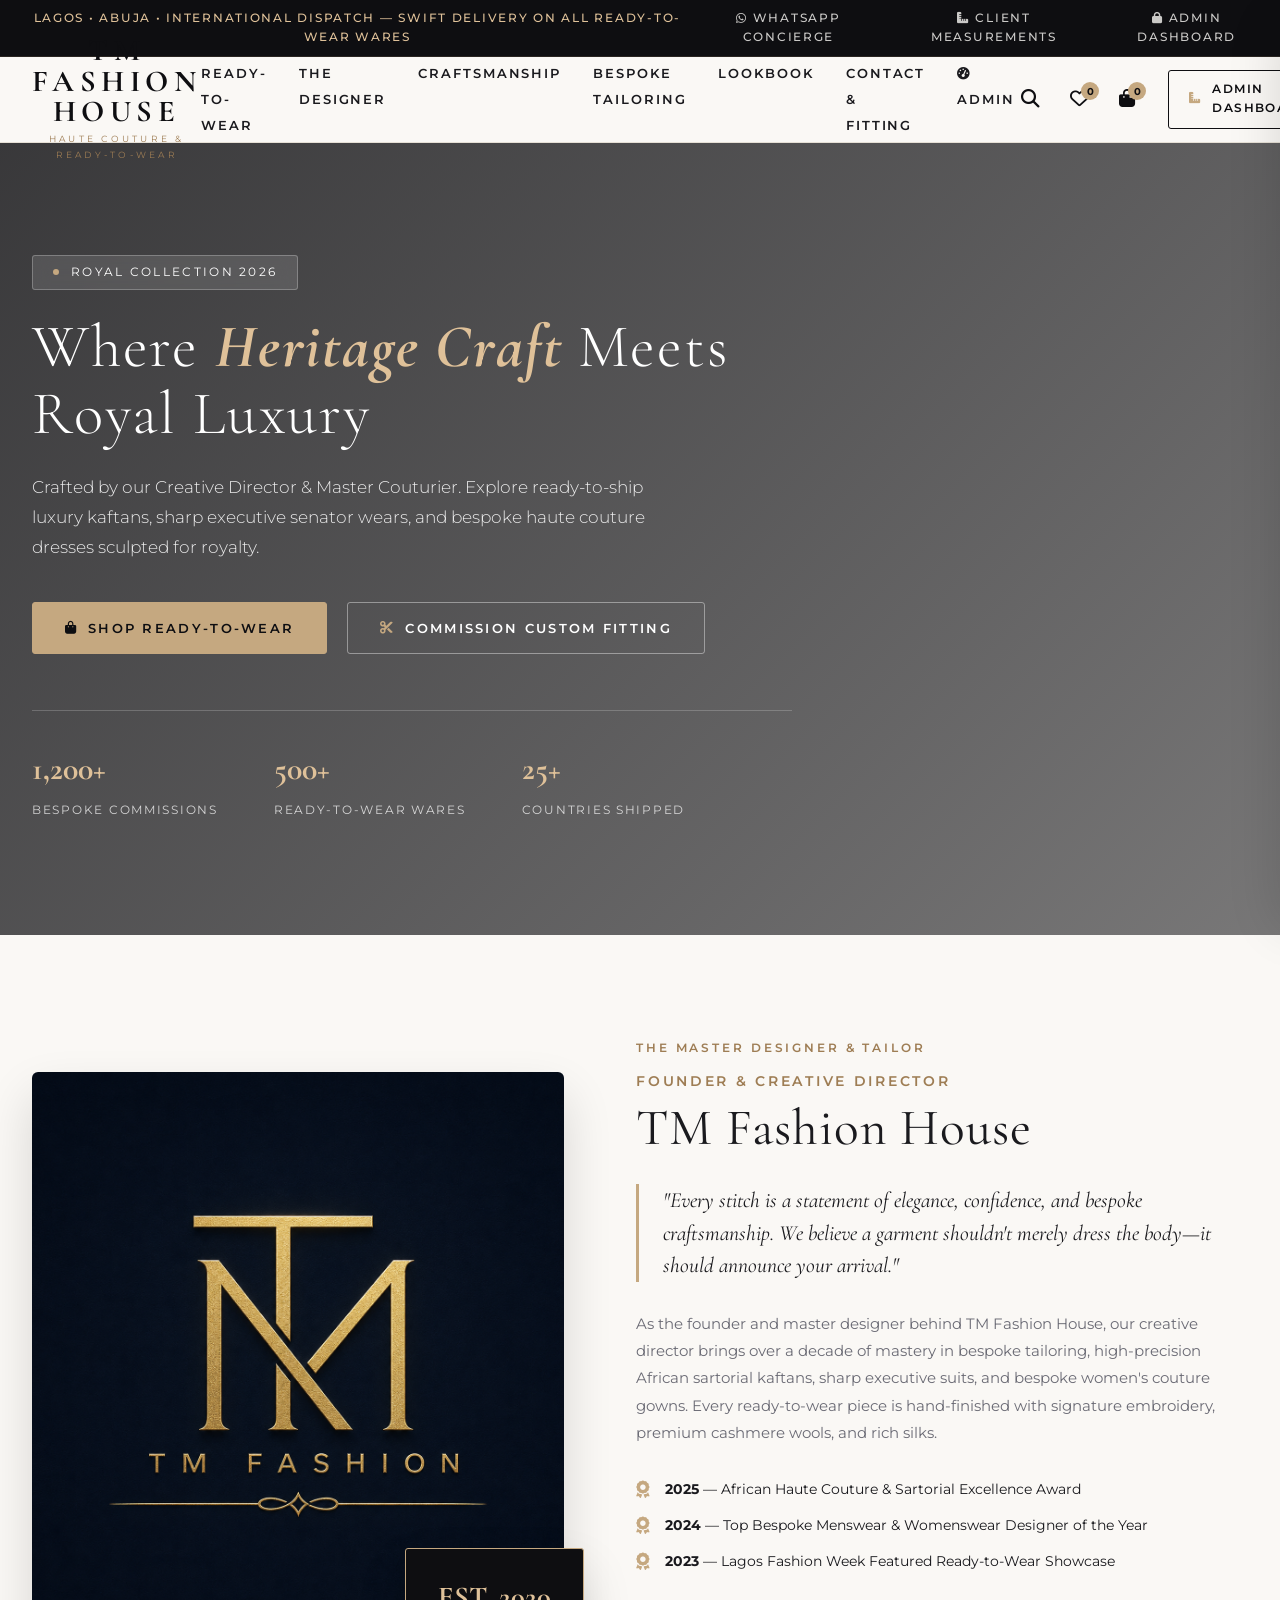
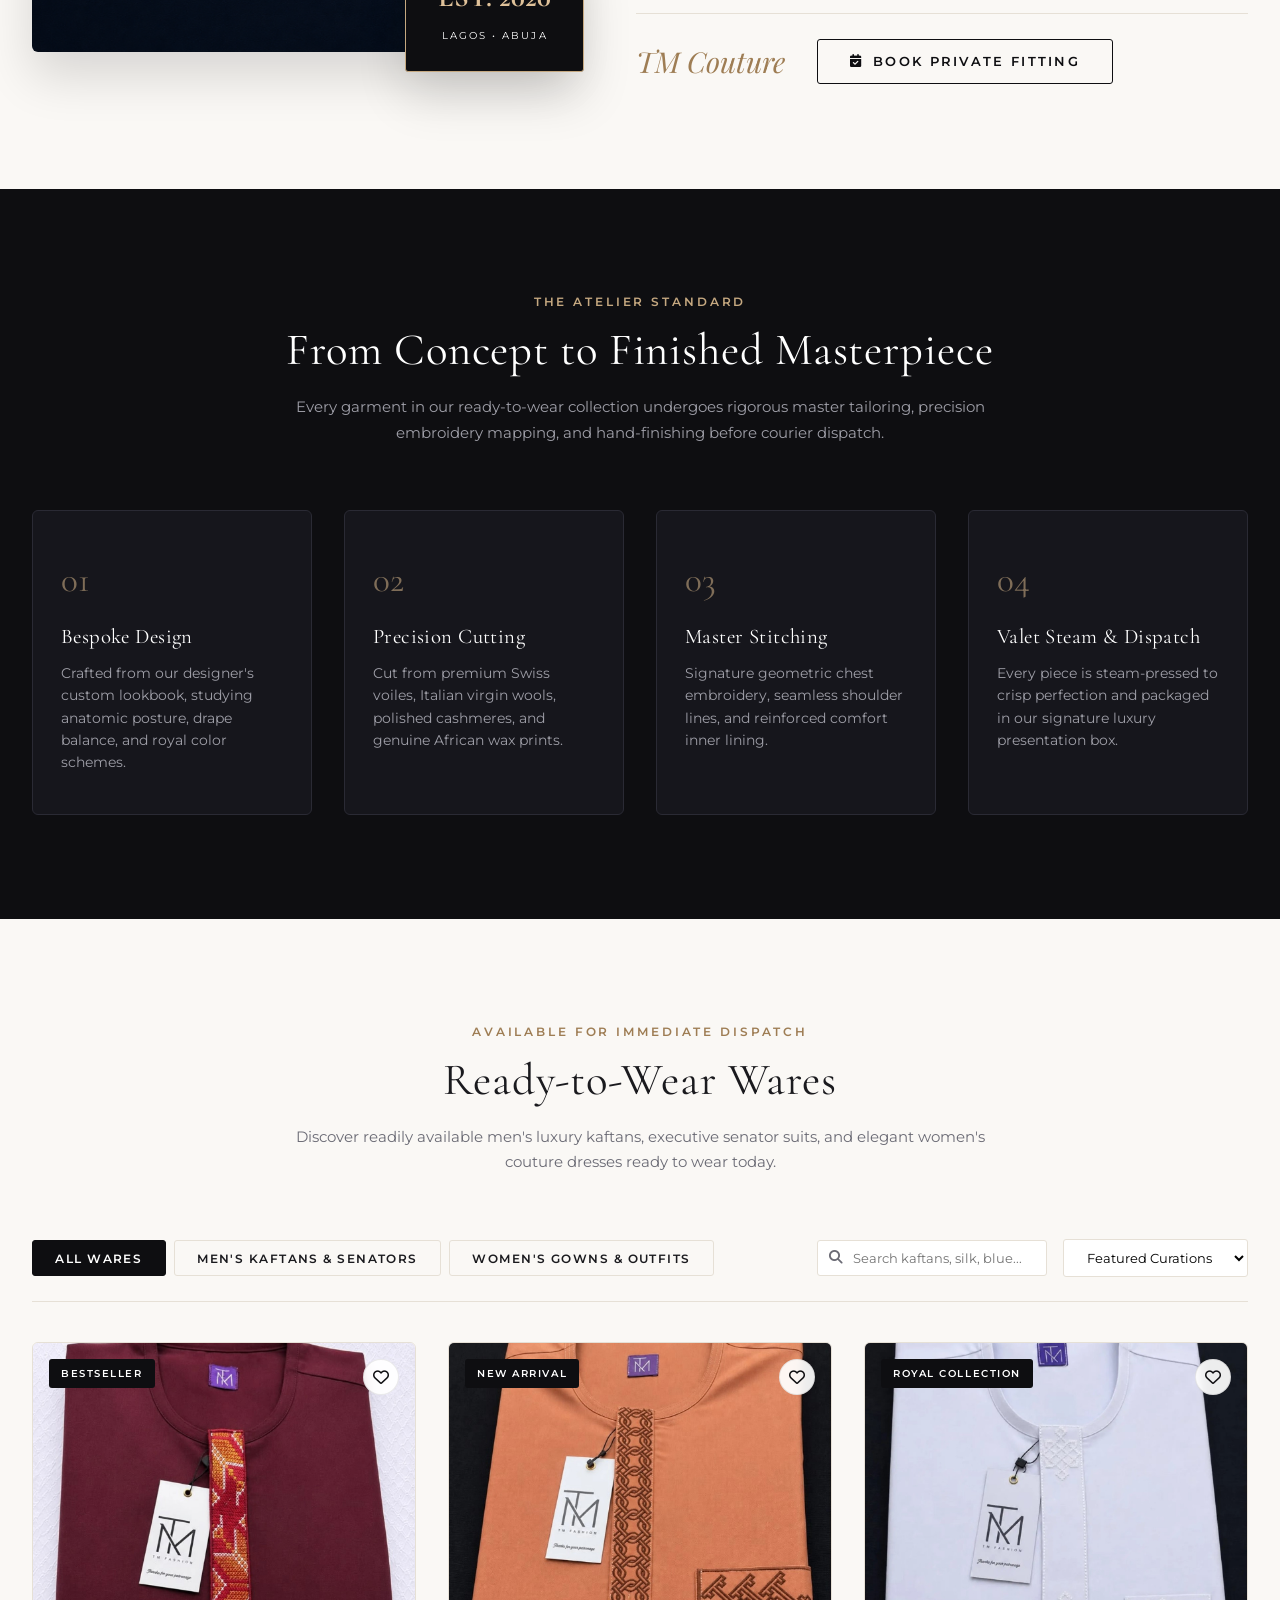
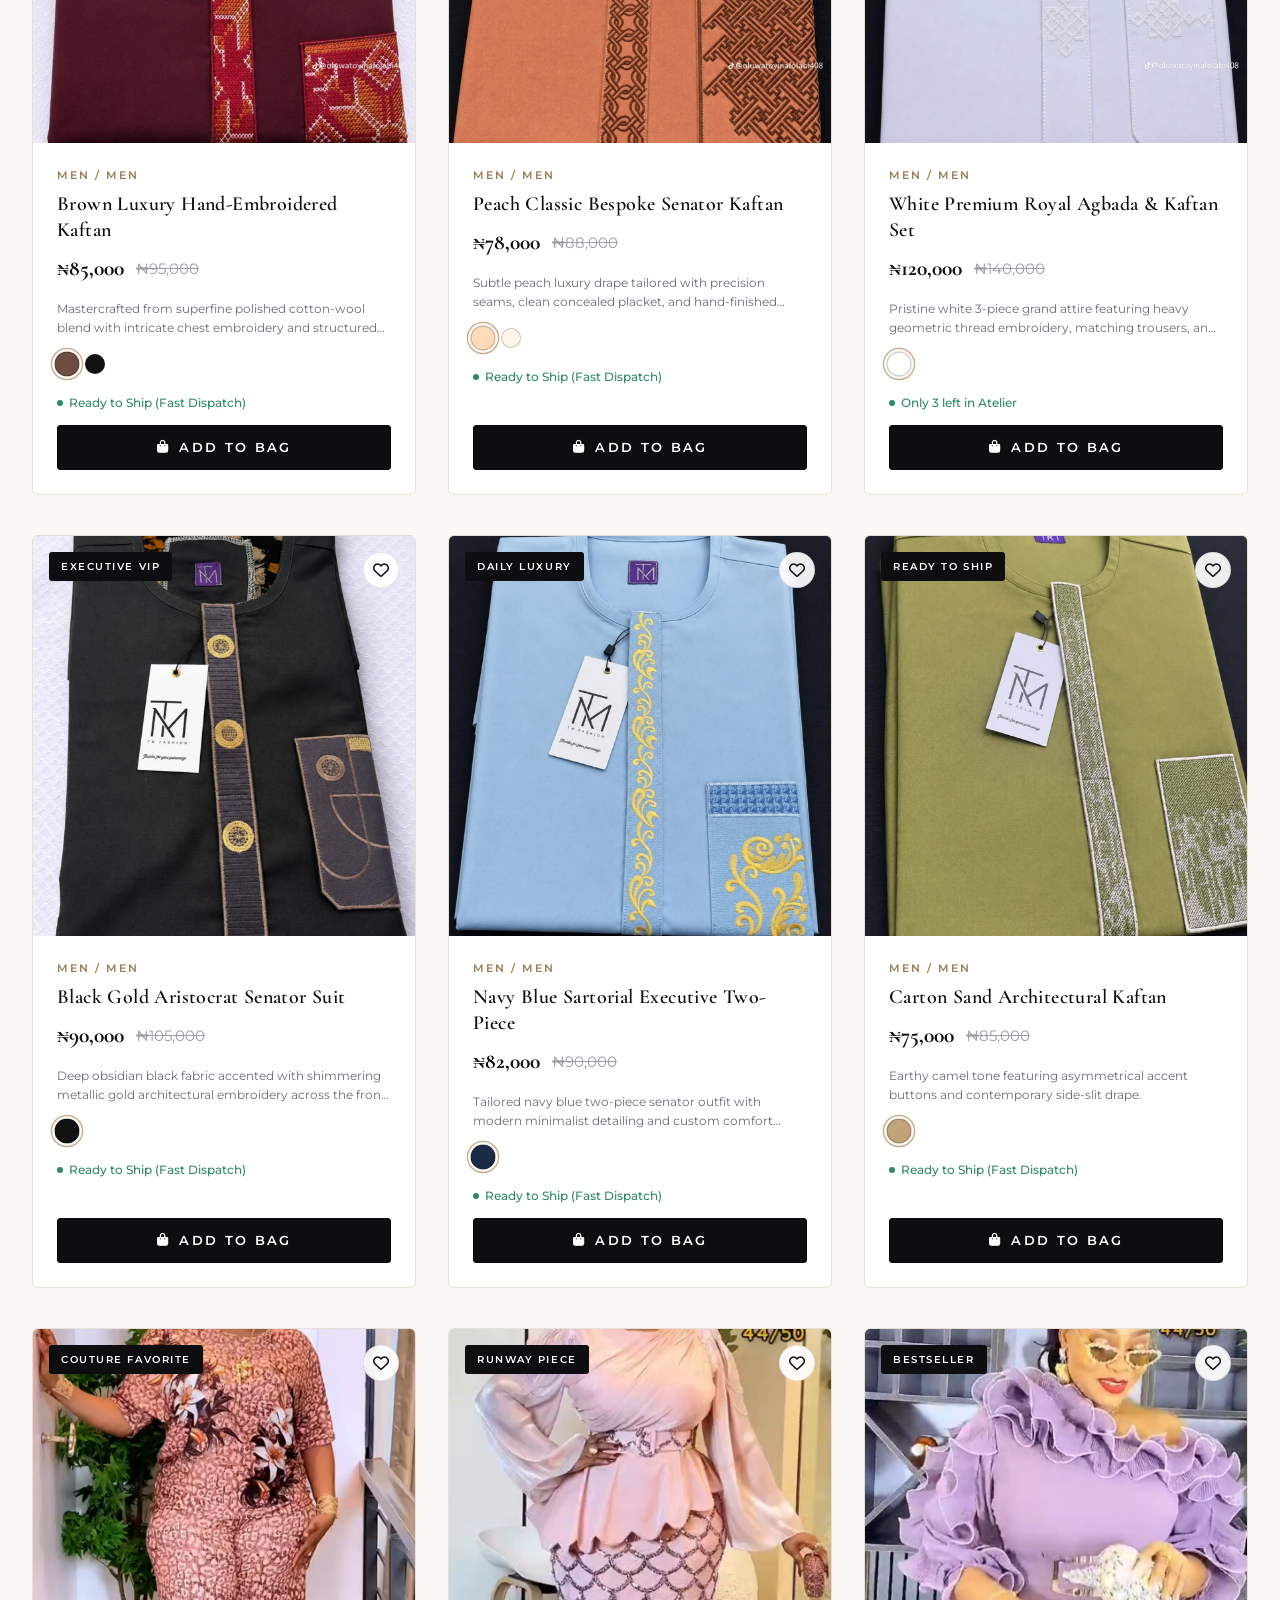
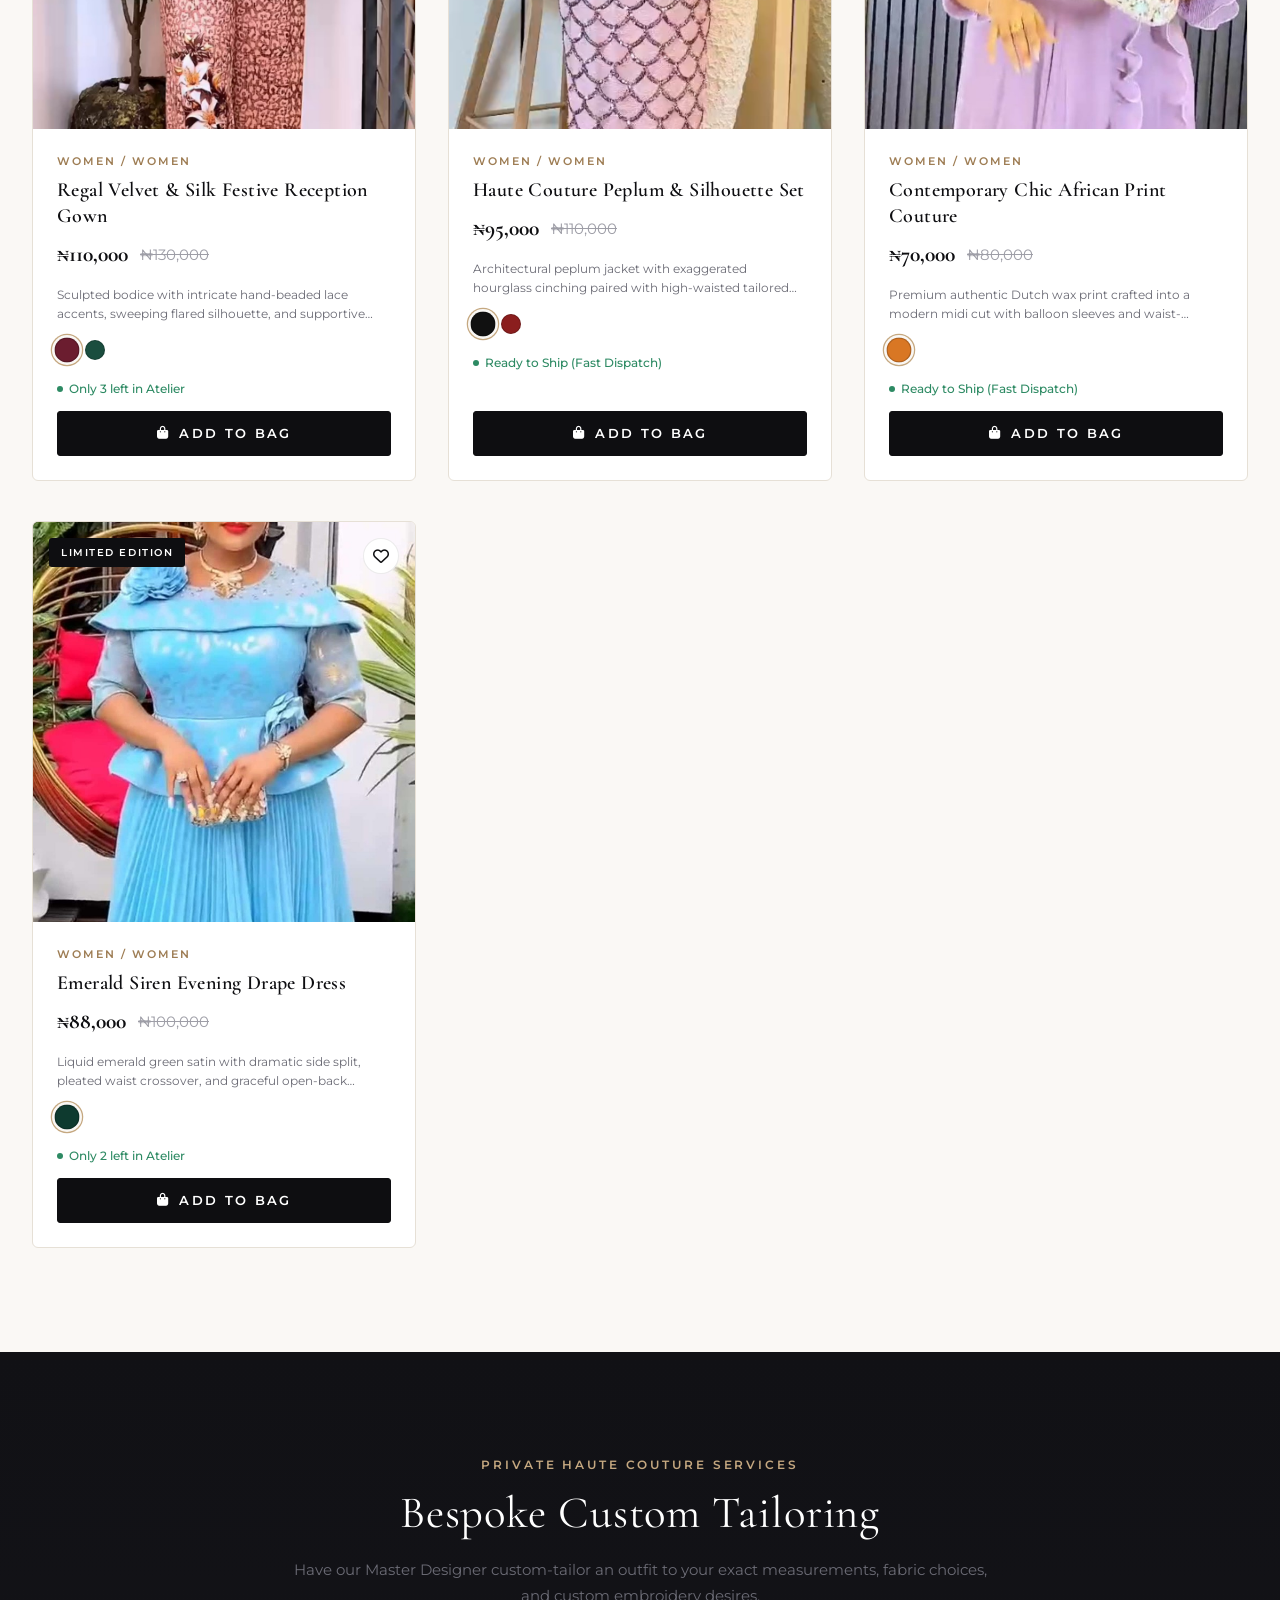
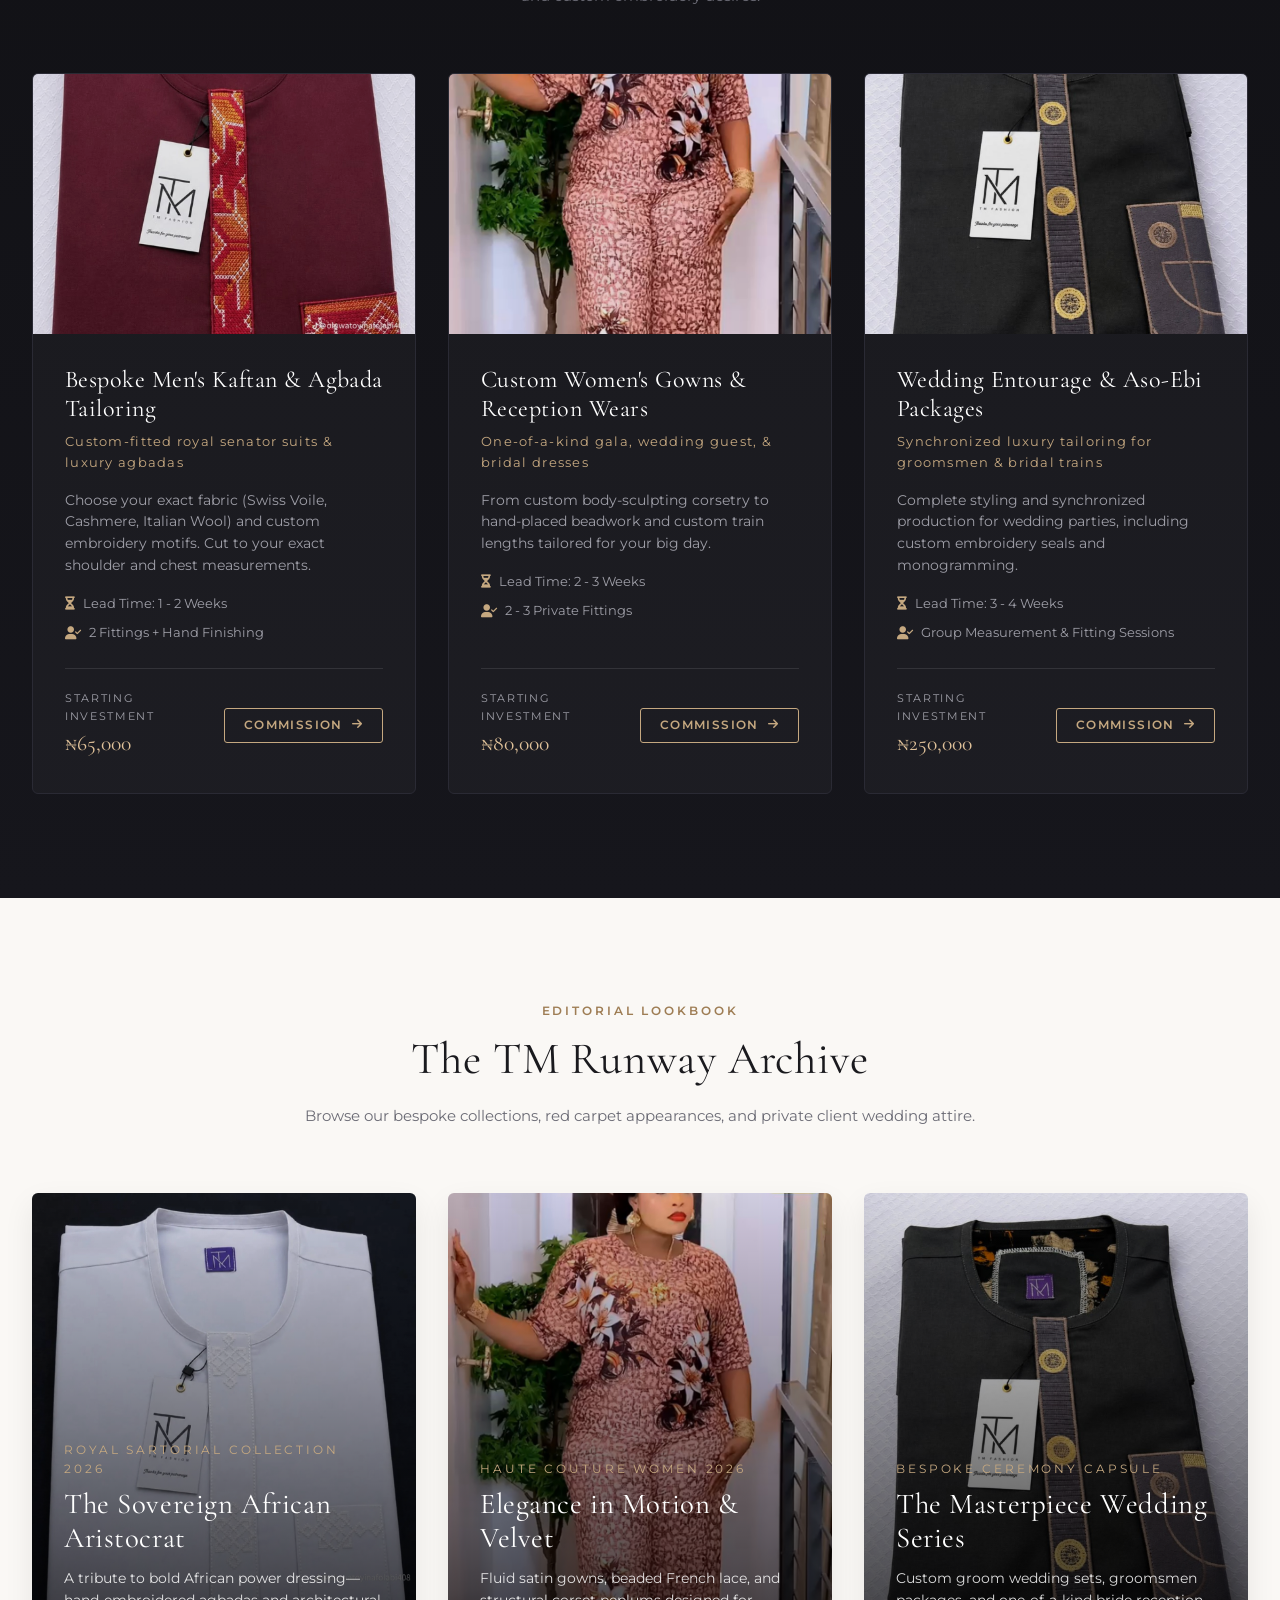
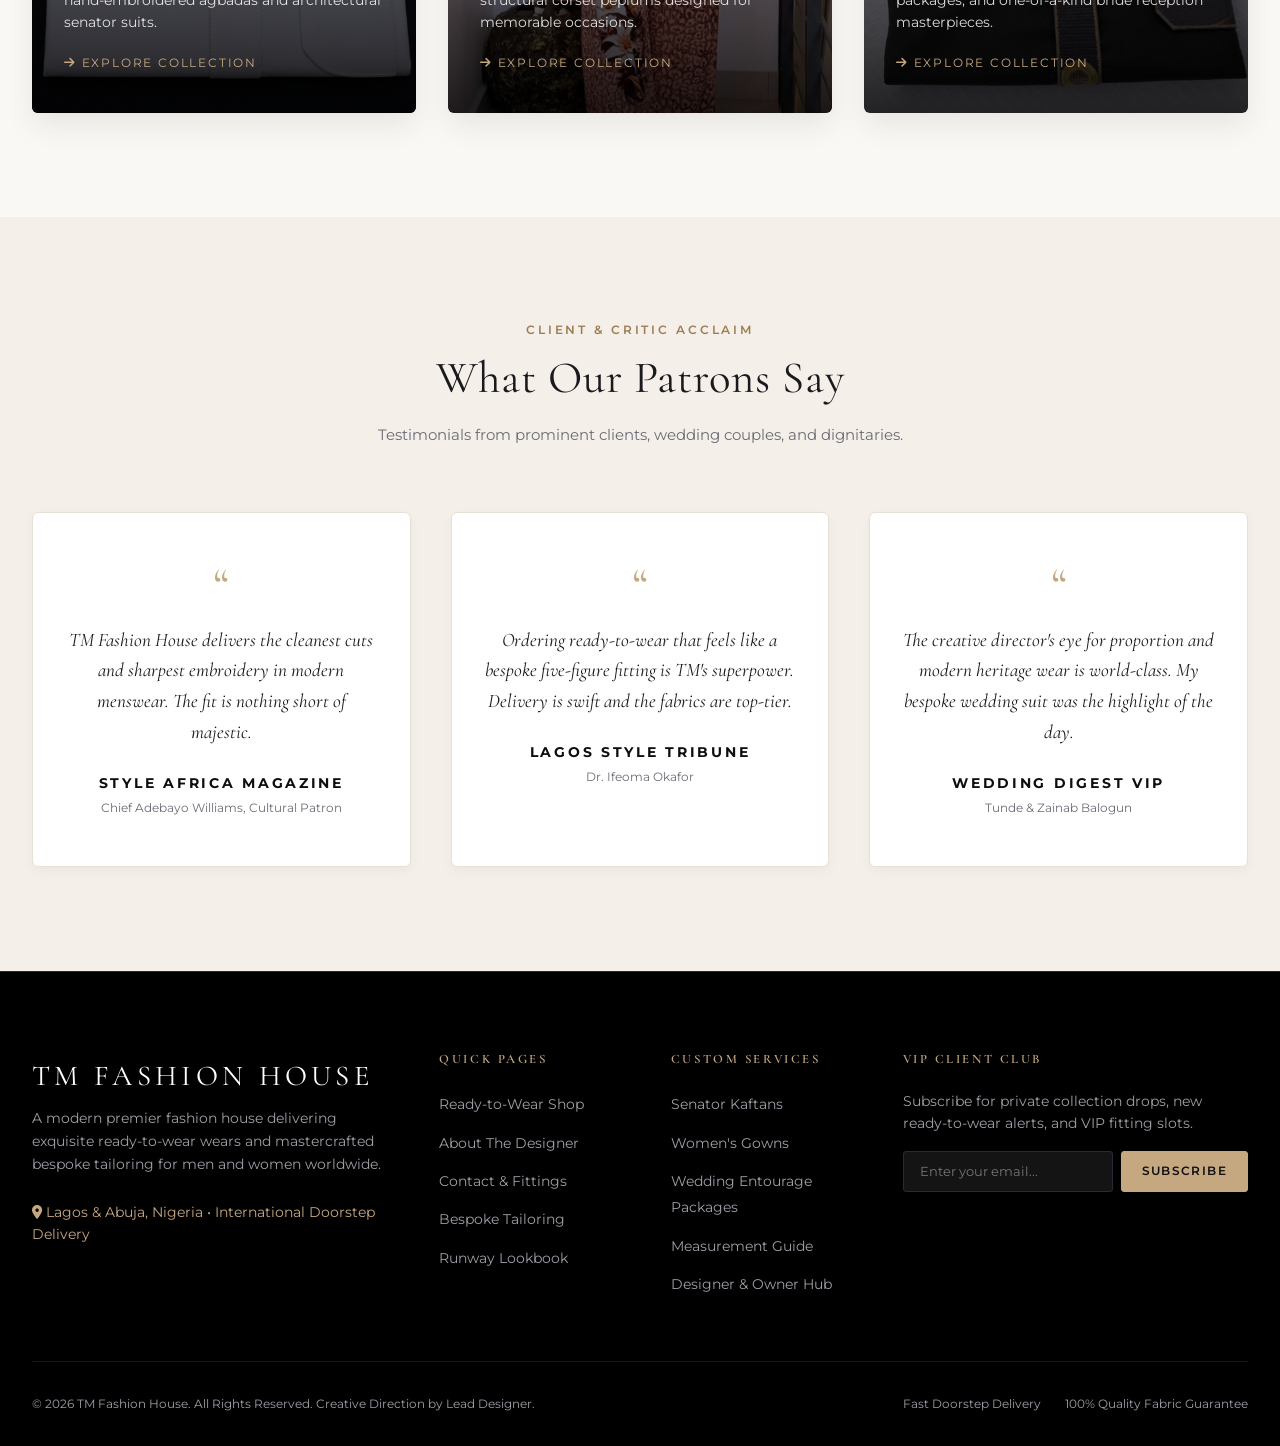
==== commit ebbb263b: "change" ====
--- a/index.html
+++ b/index.html
@@ -21,7 +21,8 @@
         <span>Lagos • Abuja • International Dispatch — Swift Delivery on All Ready-to-Wear Wares</span>
         <div class="bar-links">
             <a href="https://wa.me/2348000000000" target="_blank"><i class="fa-brands fa-whatsapp"></i> WhatsApp Concierge</a>
-            <a href="javascript:void(0)" onclick="DesignerPortal.openPortal()"><i class="fa-solid fa-lock"></i> Atelier Hub</a>
+            <a href="admin.html"><i class="fa-solid fa-ruler-combined"></i> Client Measurements</a>
+            <a href="admin.html"><i class="fa-solid fa-lock"></i> Admin Dashboard</a>
         </div>
     </aside>
 
@@ -49,6 +50,7 @@
                     <li><a href="#bespoke-section" class="nav-link">Bespoke Tailoring</a></li>
                     <li><a href="#lookbook-section" class="nav-link">Lookbook</a></li>
                     <li><a href="contact.html" class="nav-link">Contact & Fitting</a></li>
+                    <li><a href="admin.html" class="nav-link" style="color: var(--c-gold-dark);"><i class="fa-solid fa-gauge-high"></i> Admin</a></li>
                 </ul>
             </nav>
 
@@ -65,9 +67,9 @@
                     <i class="fa-solid fa-bag-shopping"></i>
                     <span class="badge-count" id="cart-count-badge">0</span>
                 </button>
-                <button class="btn btn-outline btn-sm" onclick="DesignerPortal.openPortal()" style="display: inline-flex; margin-left: 0.5rem;">
-                    <i class="fa-solid fa-crown text-gold"></i> Designer Hub
-                </button>
+                <a href="admin.html" class="btn btn-outline btn-sm" style="display: inline-flex; margin-left: 0.5rem;">
+                    <i class="fa-solid fa-ruler-combined text-gold"></i> Admin Dashboard
+                </a>
             </div>
         </div>
     </header>
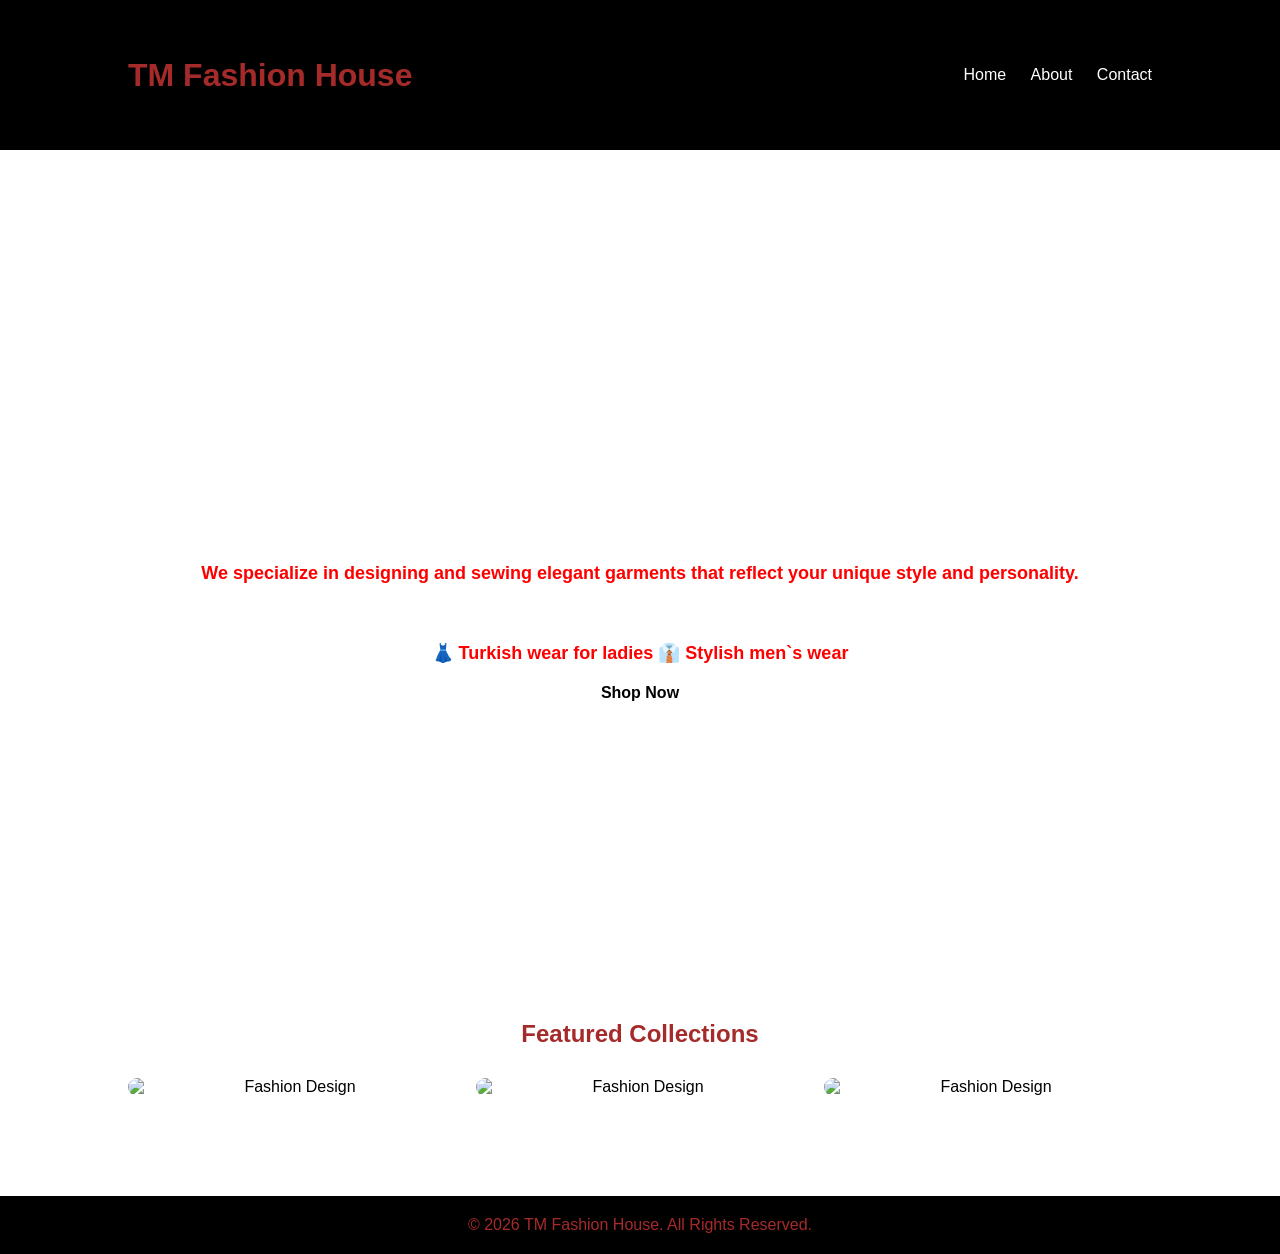
==== commit 0ae636b4: "cjhange" ====
--- a/index.html
+++ b/index.html
@@ -3,599 +3,152 @@
 <head>
     <meta charset="UTF-8">
     <meta name="viewport" content="width=device-width, initial-scale=1.0">
-    <title>TM FASHION HOUSE | Haute Couture, Bespoke Tailoring & Ready-to-Wear</title>
-    <meta name="description" content="TM Fashion House - Leading luxury fashion brand & bespoke couturier. Discover premium ready-to-wear wears, custom senator kaftans, and bespoke dresses.">
-    
-    <!-- Font Awesome Icons -->
-    <link rel="stylesheet" href="https://cdnjs.cloudflare.com/ajax/libs/font-awesome/6.5.1/css/all.min.css">
-    
-    <!-- Luxury Styling -->
-    <link rel="stylesheet" href="css/styles.css">
+    <title>TM Fashion House</title>
+
+    <style>
+        *{
+            margin:0;
+            padding:0;
+            box-sizing:border-box;
+            font-family:Arial, sans-serif;
+        }
+
+        body{
+            background-image:url(./img/c43660ab-0248-4a86-8bbc-b82530665571.png);
+            background-size:cover;
+     background-position: center;
+        }
+
+        header{
+            background:black;
+            color:brown;
+            padding:20px 10%;
+            display:flex;
+            justify-content:space-between;
+            align-items:center;
+            height: 150px;
+        }
+
+        nav a{
+            color:white;
+            text-decoration:none;
+            margin-left:20px;
+        }
+
+        .hero{
+            height:90vh;
+            background-size:cover;
+            background-position:center;
+            display:flex;
+            justify-content:center;
+            align-items:center;
+            text-align:center;
+            color:white;
+        }
+
+        .hero-content h1{
+            font-size:50px;
+            margin-bottom:15px;
+        }
+
+        .hero-content p{
+            font-size:18px;
+            margin-bottom:20px;
+        }
+
+        .btn{
+            background:white;
+            color:black;
+            padding:12px 25px;
+            text-decoration:none;
+            border-radius:5px;
+            font-weight:bold;
+        }
+
+        .products{
+            padding:60px 10%;
+            text-align:center;
+        }
+
+        .products h2{
+            margin-bottom:30px;
+        }
+
+        .gallery{
+            display:grid;
+            grid-template-columns:repeat(auto-fit,minmax(250px,1fr));
+            gap:20px;
+        }
+
+        .gallery img{
+            width:100%;
+            border-radius:10px;
+        }
+
+        footer{
+            background-color: black;
+            color:white;
+            text-align:center;
+            padding:20px;
+            margin-top:40px;
+        }
+        .btn :hover{
+            background-color: black;
+            color: white;
+        }
+        .h1{
+            color: brown;
+        }
+        .para{
+            color: red;
+            font-size: 20px;
+            font-weight: bold;
+        }
+        .foots{
+            color: brown;
+        }
+    </style>
 </head>
 <body>
 
-    <!-- =========================================================================
-         ANNOUNCEMENT BAR
-         ========================================================================= -->
-    <aside class="announcement-bar">
-        <span>Lagos • Abuja • International Dispatch — Swift Delivery on All Ready-to-Wear Wares</span>
-        <div class="bar-links">
-            <a href="https://wa.me/2348000000000" target="_blank"><i class="fa-brands fa-whatsapp"></i> WhatsApp Concierge</a>
-            <a href="admin.html"><i class="fa-solid fa-ruler-combined"></i> Client Measurements</a>
-            <a href="admin.html"><i class="fa-solid fa-lock"></i> Admin Dashboard</a>
-        </div>
-    </aside>
+<header>
+    <h1>TM Fashion House</h1>
 
-    <!-- =========================================================================
-         MAIN SITE NAVIGATION
-         ========================================================================= -->
-    <header class="site-header">
-        <div class="container nav-container">
-            <button class="mobile-nav-toggle" onclick="document.querySelector('.nav-menu').classList.toggle('active')">
-                <i class="fa-solid fa-bars"></i>
-            </button>
+    <nav>
+        <a href="index.html">Home</a>
+        <a href="about.html">About</a>
+        <a href="contact.html">Contact</a>
+    </nav>
+</header>
+<section class="hero">
+    <div class="hero-content">
+        <h1>Welcome to TM Fashion House</h1>
+        <p>Where Style Meets Elegance
+            <p class="word">Elevating your wardrobe,  one outfit at a time</p>
+            <p class="para">We specialize in designing and sewing elegant garments that reflect your unique style and personality.</p>
+            From custom-made native attire to contemporary fashion pieces
+            </p>
+            <p class="para">
+            👗 Turkish wear for ladies
+            👔 Stylish men`s wear
+                </p>
+        <a href="./shop.html" class="btn">Shop Now</a>
+    </div>
+</section>
 
-            <!-- Brand Logo -->
-            <a href="index.html" class="brand-logo">
-                <span class="brand-title">TM Fashion House</span>
-                <span class="brand-subtitle">Haute Couture & Ready-to-Wear</span>
-            </a>
+<section class="products">
+    <h2 class="h1">Featured Collections</h2>
 
-            <!-- Navigation Links -->
-            <nav>
-                <ul class="nav-menu">
-                    <li><a href="#catalog-section" class="nav-link">Ready-to-Wear</a></li>
-                    <li><a href="about.html" class="nav-link">The Designer</a></li>
-                    <li><a href="#process-section" class="nav-link">Craftsmanship</a></li>
-                    <li><a href="#bespoke-section" class="nav-link">Bespoke Tailoring</a></li>
-                    <li><a href="#lookbook-section" class="nav-link">Lookbook</a></li>
-                    <li><a href="contact.html" class="nav-link">Contact & Fitting</a></li>
-                    <li><a href="admin.html" class="nav-link" style="color: var(--c-gold-dark);"><i class="fa-solid fa-gauge-high"></i> Admin</a></li>
-                </ul>
-            </nav>
+    <div class="gallery">
+        <img src="./img/1000466017.png" alt="Fashion Design">
+        <img src="./img/1000465981.png" alt="Fashion Design">
+        <img src="./img/1000466024.png" alt="Fashion Design">
+    </div>
+</section>
 
-            <!-- Header Actions -->
-            <div class="nav-actions">
-                <button class="action-btn" onclick="document.getElementById('search-input')?.focus(); MaisonApp.scrollToShop();" title="Search Wares">
-                    <i class="fa-solid fa-magnifying-glass"></i>
-                </button>
-                <button class="action-btn" onclick="MaisonApp.scrollToShop()" title="Wishlist">
-                    <i class="fa-regular fa-heart"></i>
-                    <span class="badge-count" id="wishlist-count-badge">0</span>
-                </button>
-                <button class="action-btn" onclick="MaisonApp.openCartDrawer()" title="Shopping Bag">
-                    <i class="fa-solid fa-bag-shopping"></i>
-                    <span class="badge-count" id="cart-count-badge">0</span>
-                </button>
-                <a href="admin.html" class="btn btn-outline btn-sm" style="display: inline-flex; margin-left: 0.5rem;">
-                    <i class="fa-solid fa-ruler-combined text-gold"></i> Admin Dashboard
-                </a>
-            </div>
-        </div>
-    </header>
+<footer>
+    <p class="foots">&copy; 2026 TM Fashion House. All Rights Reserved.</p>
+</footer>
 
-    <!-- =========================================================================
-         HERO SECTION
-         ========================================================================= -->
-    <section class="hero-section">
-        <div class="container">
-            <div class="hero-content">
-                <div class="hero-tag">
-                    <span class="dot"></span>
-                    <span>Royal Collection 2026</span>
-                </div>
-                <h1 class="hero-title">Where <span>Heritage Craft</span> Meets Royal Luxury</h1>
-                <p class="hero-description">
-                    Crafted by our Creative Director & Master Couturier. Explore ready-to-ship luxury kaftans, sharp executive senator wears, and bespoke haute couture dresses sculpted for royalty.
-                </p>
-                <div class="hero-cta-group">
-                    <a href="#catalog-section" class="btn btn-gold">
-                        <i class="fa-solid fa-bag-shopping"></i> Shop Ready-to-Wear
-                    </a>
-                    <button class="btn btn-outline" style="color: #fff; border-color: rgba(255,255,255,0.4);" onclick="MaisonApp.openBespokeModal()">
-                        <i class="fa-solid fa-scissors text-gold"></i> Commission Custom Fitting
-                    </button>
-                </div>
-
-                <div class="hero-badges">
-                    <div>
-                        <span class="hero-stat-num">1,200+</span>
-                        <span class="hero-stat-label">Bespoke Commissions</span>
-                    </div>
-                    <div>
-                        <span class="hero-stat-num">500+</span>
-                        <span class="hero-stat-label">Ready-to-Wear Wares</span>
-                    </div>
-                    <div>
-                        <span class="hero-stat-num">25+</span>
-                        <span class="hero-stat-label">Countries Shipped</span>
-                    </div>
-                </div>
-            </div>
-        </div>
-    </section>
-
-    <!-- =========================================================================
-         DESIGNER SPOTLIGHT: MEET THE CREATIVE DIRECTOR
-         ========================================================================= -->
-    <section id="designer-section" class="section">
-        <div class="container">
-            <div class="designer-grid">
-                <div class="designer-image-wrapper">
-                    <img src="./img/c43660ab-0248-4a86-8bbc-b82530665571.png" 
-                         alt="TM Fashion House Creative Director" 
-                         class="designer-img-main">
-                    <div class="designer-badge-floating">
-                        <span class="year">EST. 2020</span>
-                        <span class="label">Lagos • Abuja</span>
-                    </div>
-                </div>
-
-                <div class="designer-info">
-                    <span class="eyebrow">The Master Designer & Tailor</span>
-                    <span class="designer-role">Founder & Creative Director</span>
-                    <h2 class="designer-name">TM Fashion House</h2>
-
-                    <div class="designer-quote-box">
-                        "Every stitch is a statement of elegance, confidence, and bespoke craftsmanship. We believe a garment shouldn't merely dress the body—it should announce your arrival."
-                    </div>
-
-                    <p class="designer-bio">
-                        As the founder and master designer behind TM Fashion House, our creative director brings over a decade of mastery in bespoke tailoring, high-precision African sartorial kaftans, sharp executive suits, and bespoke women's couture gowns. Every ready-to-wear piece is hand-finished with signature embroidery, premium cashmere wools, and rich silks.
-                    </p>
-
-                    <ul class="accolades-list">
-                        <li class="accolades-item">
-                            <i class="fa-solid fa-award trophy-icon"></i>
-                            <span><strong>2025</strong> — African Haute Couture & Sartorial Excellence Award</span>
-                        </li>
-                        <li class="accolades-item">
-                            <i class="fa-solid fa-award trophy-icon"></i>
-                            <span><strong>2024</strong> — Top Bespoke Menswear & Womenswear Designer of the Year</span>
-                        </li>
-                        <li class="accolades-item">
-                            <i class="fa-solid fa-award trophy-icon"></i>
-                            <span><strong>2023</strong> — Lagos Fashion Week Featured Ready-to-Wear Showcase</span>
-                        </li>
-                    </ul>
-
-                    <div class="designer-signatures">
-                        <span class="signature-text">TM Couture</span>
-                        <button class="btn btn-outline" onclick="MaisonApp.openBespokeModal()">
-                            <i class="fa-solid fa-calendar-check"></i> Book Private Fitting
-                        </button>
-                    </div>
-                </div>
-            </div>
-        </div>
-    </section>
-
-    <!-- =========================================================================
-         CRAFTSMANSHIP TIMELINE ("FROM SKETCH TO SILHOUETTE")
-         ========================================================================= -->
-    <section id="process-section" class="section section-dark">
-        <div class="container">
-            <div class="section-header">
-                <span class="eyebrow" style="color: var(--c-gold);">The Atelier Standard</span>
-                <h2 class="section-title">From Concept to Finished Masterpiece</h2>
-                <p class="section-subtitle">
-                    Every garment in our ready-to-wear collection undergoes rigorous master tailoring, precision embroidery mapping, and hand-finishing before courier dispatch.
-                </p>
-            </div>
-
-            <div class="process-grid">
-                <div class="process-card">
-                    <div class="process-number">01</div>
-                    <h3 class="process-title">Bespoke Design</h3>
-                    <p class="process-desc">Crafted from our designer's custom lookbook, studying anatomic posture, drape balance, and royal color schemes.</p>
-                </div>
-                <div class="process-card">
-                    <div class="process-number">02</div>
-                    <h3 class="process-title">Precision Cutting</h3>
-                    <p class="process-desc">Cut from premium Swiss voiles, Italian virgin wools, polished cashmeres, and genuine African wax prints.</p>
-                </div>
-                <div class="process-card">
-                    <div class="process-number">03</div>
-                    <h3 class="process-title">Master Stitching</h3>
-                    <p class="process-desc">Signature geometric chest embroidery, seamless shoulder lines, and reinforced comfort inner lining.</p>
-                </div>
-                <div class="process-card">
-                    <div class="process-number">04</div>
-                    <h3 class="process-title">Valet Steam & Dispatch</h3>
-                    <p class="process-desc">Every piece is steam-pressed to crisp perfection and packaged in our signature luxury presentation box.</p>
-                </div>
-            </div>
-        </div>
-    </section>
-
-    <!-- =========================================================================
-         READY-TO-WEAR SHOPPING CATALOG
-         ========================================================================= -->
-    <section id="catalog-section" class="section">
-        <div class="container">
-            <div class="section-header">
-                <span class="eyebrow">Available for Immediate Dispatch</span>
-                <h2 class="section-title">Ready-to-Wear Wares</h2>
-                <p class="section-subtitle">
-                    Discover readily available men's luxury kaftans, executive senator suits, and elegant women's couture dresses ready to wear today.
-                </p>
-            </div>
-
-            <!-- Controls: Category Tabs, Search, Sorting -->
-            <div class="catalog-controls">
-                <div class="category-tabs">
-                    <button class="tab-btn active" data-category="all">All Wares</button>
-                    <button class="tab-btn" data-category="men">Men's Kaftans & Senators</button>
-                    <button class="tab-btn" data-category="women">Women's Gowns & Outfits</button>
-                </div>
-
-                <div class="filter-search-group">
-                    <div class="search-box">
-                        <i class="fa-solid fa-magnifying-glass search-icon"></i>
-                        <input type="text" id="search-input" class="search-input" placeholder="Search kaftans, silk, blue...">
-                    </div>
-                    <select id="sort-select" class="sort-select">
-                        <option value="featured">Featured Curations</option>
-                        <option value="price-low">Price: Low to High</option>
-                        <option value="price-high">Price: High to Low</option>
-                        <option value="rating">Highest Rated</option>
-                        <option value="newest">Newest Arrivals</option>
-                    </select>
-                </div>
-            </div>
-
-            <!-- Dynamic Product Grid -->
-            <div id="products-grid" class="products-grid">
-                <!-- Injected by js/app.js -->
-            </div>
-        </div>
-    </section>
-
-    <!-- =========================================================================
-         BESPOKE ATELIER CONSULTATION COMMISSIONS
-         ========================================================================= -->
-    <section id="bespoke-section" class="section bespoke-section">
-        <div class="container">
-            <div class="section-header">
-                <span class="eyebrow" style="color: var(--c-gold);">Private Haute Couture Services</span>
-                <h2 class="section-title">Bespoke Custom Tailoring</h2>
-                <p class="section-subtitle">
-                    Have our Master Designer custom-tailor an outfit to your exact measurements, fabric choices, and custom embroidery desires.
-                </p>
-            </div>
-
-            <div id="bespoke-services-grid" class="bespoke-grid">
-                <!-- Injected by js/app.js -->
-            </div>
-        </div>
-    </section>
-
-    <!-- =========================================================================
-         RUNWAY LOOKBOOK & EDITORIAL ARCHIVE
-         ========================================================================= -->
-    <section id="lookbook-section" class="section">
-        <div class="container">
-            <div class="section-header">
-                <span class="eyebrow">Editorial Lookbook</span>
-                <h2 class="section-title">The TM Runway Archive</h2>
-                <p class="section-subtitle">
-                    Browse our bespoke collections, red carpet appearances, and private client wedding attire.
-                </p>
-            </div>
-
-            <div id="lookbook-grid" class="lookbook-grid">
-                <!-- Injected by js/app.js -->
-            </div>
-        </div>
-    </section>
-
-    <!-- =========================================================================
-         PRESS & CRITICS REVIEWS
-         ========================================================================= -->
-    <section id="press-section" class="section" style="background-color: var(--c-cream-soft);">
-        <div class="container">
-            <div class="section-header">
-                <span class="eyebrow">Client & Critic Acclaim</span>
-                <h2 class="section-title">What Our Patrons Say</h2>
-                <p class="section-subtitle">Testimonials from prominent clients, wedding couples, and dignitaries.</p>
-            </div>
-
-            <div id="press-grid" class="press-grid">
-                <!-- Injected by js/app.js -->
-            </div>
-        </div>
-    </section>
-
-    <!-- =========================================================================
-         FOOTER
-         ========================================================================= -->
-    <footer class="site-footer">
-        <div class="container">
-            <div class="footer-grid">
-                <div class="footer-brand">
-                    <div class="footer-logo">TM Fashion House</div>
-                    <p class="footer-desc">
-                        A modern premier fashion house delivering exquisite ready-to-wear wears and mastercrafted bespoke tailoring for men and women worldwide.
-                    </p>
-                    <div style="font-size: 0.85rem; color: var(--c-gold);">
-                        <i class="fa-solid fa-location-dot"></i> Lagos & Abuja, Nigeria • International Doorstep Delivery
-                    </div>
-                </div>
-
-                <div>
-                    <h4 class="footer-col-title">Quick Pages</h4>
-                    <ul class="footer-links">
-                        <li><a href="shop.html">Ready-to-Wear Shop</a></li>
-                        <li><a href="about.html">About The Designer</a></li>
-                        <li><a href="contact.html">Contact & Fittings</a></li>
-                        <li><a href="#bespoke-section">Bespoke Tailoring</a></li>
-                        <li><a href="#lookbook-section">Runway Lookbook</a></li>
-                    </ul>
-                </div>
-
-                <div>
-                    <h4 class="footer-col-title">Custom Services</h4>
-                    <ul class="footer-links">
-                        <li><a href="javascript:void(0)" onclick="MaisonApp.openBespokeModal('bespoke-men-sartorial')">Senator Kaftans</a></li>
-                        <li><a href="javascript:void(0)" onclick="MaisonApp.openBespokeModal('bespoke-women-couture')">Women's Gowns</a></li>
-                        <li><a href="javascript:void(0)" onclick="MaisonApp.openBespokeModal('bespoke-wedding-group')">Wedding Entourage Packages</a></li>
-                        <li><a href="javascript:void(0)" onclick="MaisonApp.openSizeGuide()">Measurement Guide</a></li>
-                        <li><a href="javascript:void(0)" onclick="DesignerPortal.openPortal()">Designer & Owner Hub</a></li>
-                    </ul>
-                </div>
-
-                <div>
-                    <h4 class="footer-col-title">VIP Client Club</h4>
-                    <p style="font-size: 0.85rem; color: var(--c-text-light); line-height: 1.6;">
-                        Subscribe for private collection drops, new ready-to-wear alerts, and VIP fitting slots.
-                    </p>
-                    <form class="newsletter-form" onsubmit="event.preventDefault(); alert('Thank you for subscribing to TM Fashion House VIP Club.');">
-                        <input type="email" class="newsletter-input" placeholder="Enter your email..." required>
-                        <button type="submit" class="btn btn-gold btn-sm">Subscribe</button>
-                    </form>
-                </div>
-            </div>
-
-            <div class="footer-bottom">
-                <div>© 2026 TM Fashion House. All Rights Reserved. Creative Direction by Lead Designer.</div>
-                <div style="display: flex; gap: 1.5rem;">
-                    <span>Fast Doorstep Delivery</span>
-                    <span>100% Quality Fabric Guarantee</span>
-                </div>
-            </div>
-        </div>
-    </footer>
-
-    <!-- =========================================================================
-         CART SLIDE-OUT DRAWER
-         ========================================================================= -->
-    <div id="drawer-backdrop" class="drawer-backdrop" onclick="MaisonApp.closeCartDrawer()"></div>
-    
-    <aside id="cart-drawer" class="cart-drawer">
-        <div class="drawer-header">
-            <h3 class="drawer-title">Your Shopping Bag</h3>
-            <button class="drawer-close-btn" onclick="MaisonApp.closeCartDrawer()">
-                <i class="fa-solid fa-xmark"></i>
-            </button>
-        </div>
-
-        <div id="cart-items-container" class="drawer-body">
-            <!-- Injected by js/app.js -->
-        </div>
-
-        <div class="drawer-footer">
-            <div class="coupon-row">
-                <input type="text" id="coupon-input" class="coupon-input" placeholder="Privilege Code (e.g. TMVIP10)">
-                <button class="btn btn-outline btn-sm" onclick="MaisonApp.applyPromoCode()">Apply</button>
-            </div>
-
-            <div class="cart-summary-row">
-                <span>Subtotal</span>
-                <span id="cart-subtotal">₦0</span>
-            </div>
-            <div id="cart-discount-row" class="cart-summary-row" style="color: var(--c-gold); display: none;">
-                <span>VIP Discount</span>
-                <span>-₦0</span>
-            </div>
-            <div class="cart-summary-row">
-                <span>Courier Delivery</span>
-                <span style="color: var(--c-success); font-weight: 600;">Complimentary</span>
-            </div>
-
-            <div class="cart-summary-total">
-                <span>Estimated Total</span>
-                <span id="cart-total">₦0</span>
-            </div>
-
-            <button class="btn btn-primary" style="width: 100%; margin-top: 1.25rem;" onclick="MaisonApp.openCheckoutModal()">
-                Proceed to Checkout <i class="fa-solid fa-lock" style="font-size: 0.75rem;"></i>
-            </button>
-        </div>
-    </aside>
-
-    <!-- =========================================================================
-         QUICK VIEW MODAL
-         ========================================================================= -->
-    <div id="quick-view-modal" class="modal-backdrop">
-        <div class="modal-container">
-            <button class="modal-close-btn" onclick="MaisonApp.closeModal('quick-view-modal')">
-                <i class="fa-solid fa-xmark"></i>
-            </button>
-            <div id="quick-view-content">
-                <!-- Injected by js/app.js -->
-            </div>
-        </div>
-    </div>
-
-    <!-- =========================================================================
-         BESPOKE CONSULTATION WIZARD MODAL
-         ========================================================================= -->
-    <div id="bespoke-modal" class="modal-backdrop">
-        <div class="modal-container" style="max-width: 760px; padding: 3rem 2.5rem;">
-            <button class="modal-close-btn" onclick="MaisonApp.closeModal('bespoke-modal')">
-                <i class="fa-solid fa-xmark"></i>
-            </button>
-            <div id="bespoke-form-container">
-                <!-- Injected by js/app.js -->
-            </div>
-        </div>
-    </div>
-
-    <!-- =========================================================================
-         CHECKOUT & PAYMENT MODAL
-         ========================================================================= -->
-    <div id="checkout-modal" class="modal-backdrop">
-        <div class="modal-container" style="max-width: 820px; padding: 2.5rem;">
-            <button class="modal-close-btn" onclick="MaisonApp.closeModal('checkout-modal')">
-                <i class="fa-solid fa-xmark"></i>
-            </button>
-            
-            <div style="text-align: center; margin-bottom: 2rem;">
-                <span class="eyebrow">TM Fashion House Checkout</span>
-                <h2 style="font-family: var(--font-serif); font-size: 2rem; color: var(--c-noir);">Order Placement & Dispatch</h2>
-            </div>
-
-            <div style="display: grid; grid-template-columns: 1.15fr 1fr; gap: 2.5rem;">
-                <!-- Form Area -->
-                <form onsubmit="MaisonApp.submitOrder(event)">
-                    <h4 style="font-size: 0.85rem; font-weight: 700; letter-spacing: 0.12em; text-transform: uppercase; margin-bottom: 1rem; color: var(--c-gold-dark);">
-                        1. Patron & Delivery Address
-                    </h4>
-                    <div class="form-grid" style="margin-bottom: 1.5rem;">
-                        <div class="form-group-full">
-                            <label class="form-label">Full Name</label>
-                            <input type="text" id="chk-name" class="form-control" placeholder="e.g. Chief Babatunde Adeleke" required>
-                        </div>
-                        <div class="form-group-full">
-                            <label class="form-label">Email Address</label>
-                            <input type="email" id="chk-email" class="form-control" placeholder="client@domain.com" required>
-                        </div>
-                        <div class="form-group-full">
-                            <label class="form-label">Delivery Address</label>
-                            <input type="text" id="chk-address" class="form-control" placeholder="Street Address, City, State" required>
-                        </div>
-                    </div>
-
-                    <h4 style="font-size: 0.85rem; font-weight: 700; letter-spacing: 0.12em; text-transform: uppercase; margin-bottom: 1rem; color: var(--c-gold-dark);">
-                        2. Delivery Protocol
-                    </h4>
-                    <div style="display: flex; flex-direction: column; gap: 0.5rem; margin-bottom: 1.5rem; font-size: 0.85rem;">
-                        <label style="display: flex; align-items: center; gap: 0.5rem; padding: 0.75rem; border: 1px solid var(--c-border); border-radius: 2px;">
-                            <input type="radio" name="delivery_type" value="Express Doorstep Courier" checked>
-                            <span><strong>Express Doorstep Courier</strong> — Neatly boxed, tracked dispatch.</span>
-                        </label>
-                        <label style="display: flex; align-items: center; gap: 0.5rem; padding: 0.75rem; border: 1px solid var(--c-border); border-radius: 2px;">
-                            <input type="radio" name="delivery_type" value="Atelier Direct Pickup">
-                            <span><strong>Atelier Direct Pickup</strong> — Collect at TM Atelier suite.</span>
-                        </label>
-                    </div>
-
-                    <h4 style="font-size: 0.85rem; font-weight: 700; letter-spacing: 0.12em; text-transform: uppercase; margin-bottom: 1rem; color: var(--c-gold-dark);">
-                        3. Payment Method
-                    </h4>
-                    <div style="display: flex; flex-direction: column; gap: 0.5rem; margin-bottom: 2rem; font-size: 0.85rem;">
-                        <label style="display: flex; align-items: center; gap: 0.5rem; padding: 0.75rem; border: 1px solid var(--c-border); border-radius: 2px; background: var(--c-cream);">
-                            <input type="radio" name="payment_method" value="bank_transfer" checked>
-                            <span><i class="fa-solid fa-building-columns"></i> <strong>Instant Bank Transfer / Online Debit Card</strong></span>
-                        </label>
-                        <label style="display: flex; align-items: center; gap: 0.5rem; padding: 0.75rem; border: 1px solid var(--c-border); border-radius: 2px;">
-                            <input type="radio" name="payment_method" value="cod">
-                            <span><i class="fa-solid fa-handshake"></i> Payment on Handover / Delivery</span>
-                        </label>
-                    </div>
-
-                    <button type="submit" class="btn btn-primary" style="width: 100%;">
-                        <i class="fa-solid fa-check"></i> Place & Confirm Order
-                    </button>
-                </form>
-
-                <!-- Order Summary Sidebar -->
-                <div style="background: var(--c-cream); padding: 1.75rem; border: 1px solid var(--c-border); border-radius: var(--radius-xs);">
-                    <h4 style="font-family: var(--font-serif); font-size: 1.25rem; margin-bottom: 1.25rem;">Order Summary</h4>
-                    <div id="checkout-summary-items">
-                        <!-- Injected by js/app.js -->
-                    </div>
-                </div>
-            </div>
-        </div>
-    </div>
-
-    <!-- =========================================================================
-         ORDER CONFIRMATION RECEIPT MODAL
-         ========================================================================= -->
-    <div id="order-success-modal" class="modal-backdrop">
-        <div class="modal-container" style="max-width: 580px; padding: 3rem 2.5rem; text-align: center;">
-            <button class="modal-close-btn" onclick="MaisonApp.closeModal('order-success-modal')">
-                <i class="fa-solid fa-xmark"></i>
-            </button>
-            
-            <div style="width: 65px; height: 65px; border-radius: 50%; background: var(--c-gold-light); color: var(--c-gold-dark); display: flex; align-items: center; justify-content: center; font-size: 1.8rem; margin: 0 auto 1.5rem auto;">
-                <i class="fa-solid fa-circle-check"></i>
-            </div>
-
-            <span class="eyebrow">Order Placed Successfully</span>
-            <h2 style="font-family: var(--font-serif); font-size: 2.2rem; color: var(--c-noir); margin-bottom: 0.5rem;">Thank You, Esteemed Patron</h2>
-            <p style="font-size: 0.85rem; color: var(--c-text-muted);">Your order has entered the atelier dispatch sequence.</p>
-
-            <div id="order-success-details">
-                <!-- Injected by js/app.js -->
-            </div>
-
-            <button class="btn btn-primary" onclick="MaisonApp.closeModal('order-success-modal')">
-                Continue Shopping Collections
-            </button>
-        </div>
-    </div>
-
-    <!-- =========================================================================
-         DESIGNER & ATELIER OWNER MANAGEMENT MODAL (BACK-OFFICE)
-         ========================================================================= -->
-    <div id="designer-portal-modal" class="modal-backdrop designer-portal-modal">
-        <div class="modal-container">
-            <button class="modal-close-btn" onclick="DesignerPortal.closePortal()">
-                <i class="fa-solid fa-xmark"></i>
-            </button>
-
-            <div class="portal-header">
-                <div>
-                    <span class="eyebrow" style="color: var(--c-gold); margin-bottom: 0.25rem;">Atelier Back-Office</span>
-                    <h2 style="font-family: var(--font-serif); font-size: 1.85rem;">TM Fashion House Designer Console</h2>
-                </div>
-                <div style="display: flex; align-items: center; gap: 1rem;">
-                    <span style="font-size: 0.8rem; color: var(--c-gold-accent);">
-                        <i class="fa-solid fa-user-tie"></i> Master Couturier Logged In
-                    </span>
-                    <button class="btn btn-outline-gold btn-sm" onclick="DesignerPortal.closePortal()">Exit to Store</button>
-                </div>
-            </div>
-
-            <div class="portal-nav-tabs">
-                <button class="portal-tab-btn active" data-tab="overview" onclick="DesignerPortal.switchTab('overview')">
-                    <i class="fa-solid fa-chart-line"></i> Atelier Overview
-                </button>
-                <button class="portal-tab-btn" data-tab="inventory" onclick="DesignerPortal.switchTab('inventory')">
-                    <i class="fa-solid fa-shirt"></i> Ready-to-Wear Wares
-                </button>
-                <button class="portal-tab-btn" data-tab="orders" onclick="DesignerPortal.switchTab('orders')">
-                    <i class="fa-solid fa-box-open"></i> Production & Orders
-                </button>
-                <button class="portal-tab-btn" data-tab="bespoke" onclick="DesignerPortal.switchTab('bespoke')">
-                    <i class="fa-solid fa-gem"></i> Bespoke Commissions
-                </button>
-                <button class="portal-tab-btn" data-tab="profile" onclick="DesignerPortal.switchTab('profile')">
-                    <i class="fa-solid fa-feather-pointed"></i> Designer Story & Bio
-                </button>
-            </div>
-
-            <div id="portal-tab-content" class="portal-content-area">
-                <!-- Injected by js/designer-portal.js -->
-            </div>
-        </div>
-    </div>
-
-    <!-- Scripts -->
-    <script src="js/data.js"></script>
-    <script src="js/designer-portal.js"></script>
-    <script src="js/app.js"></script>
 </body>
 </html>
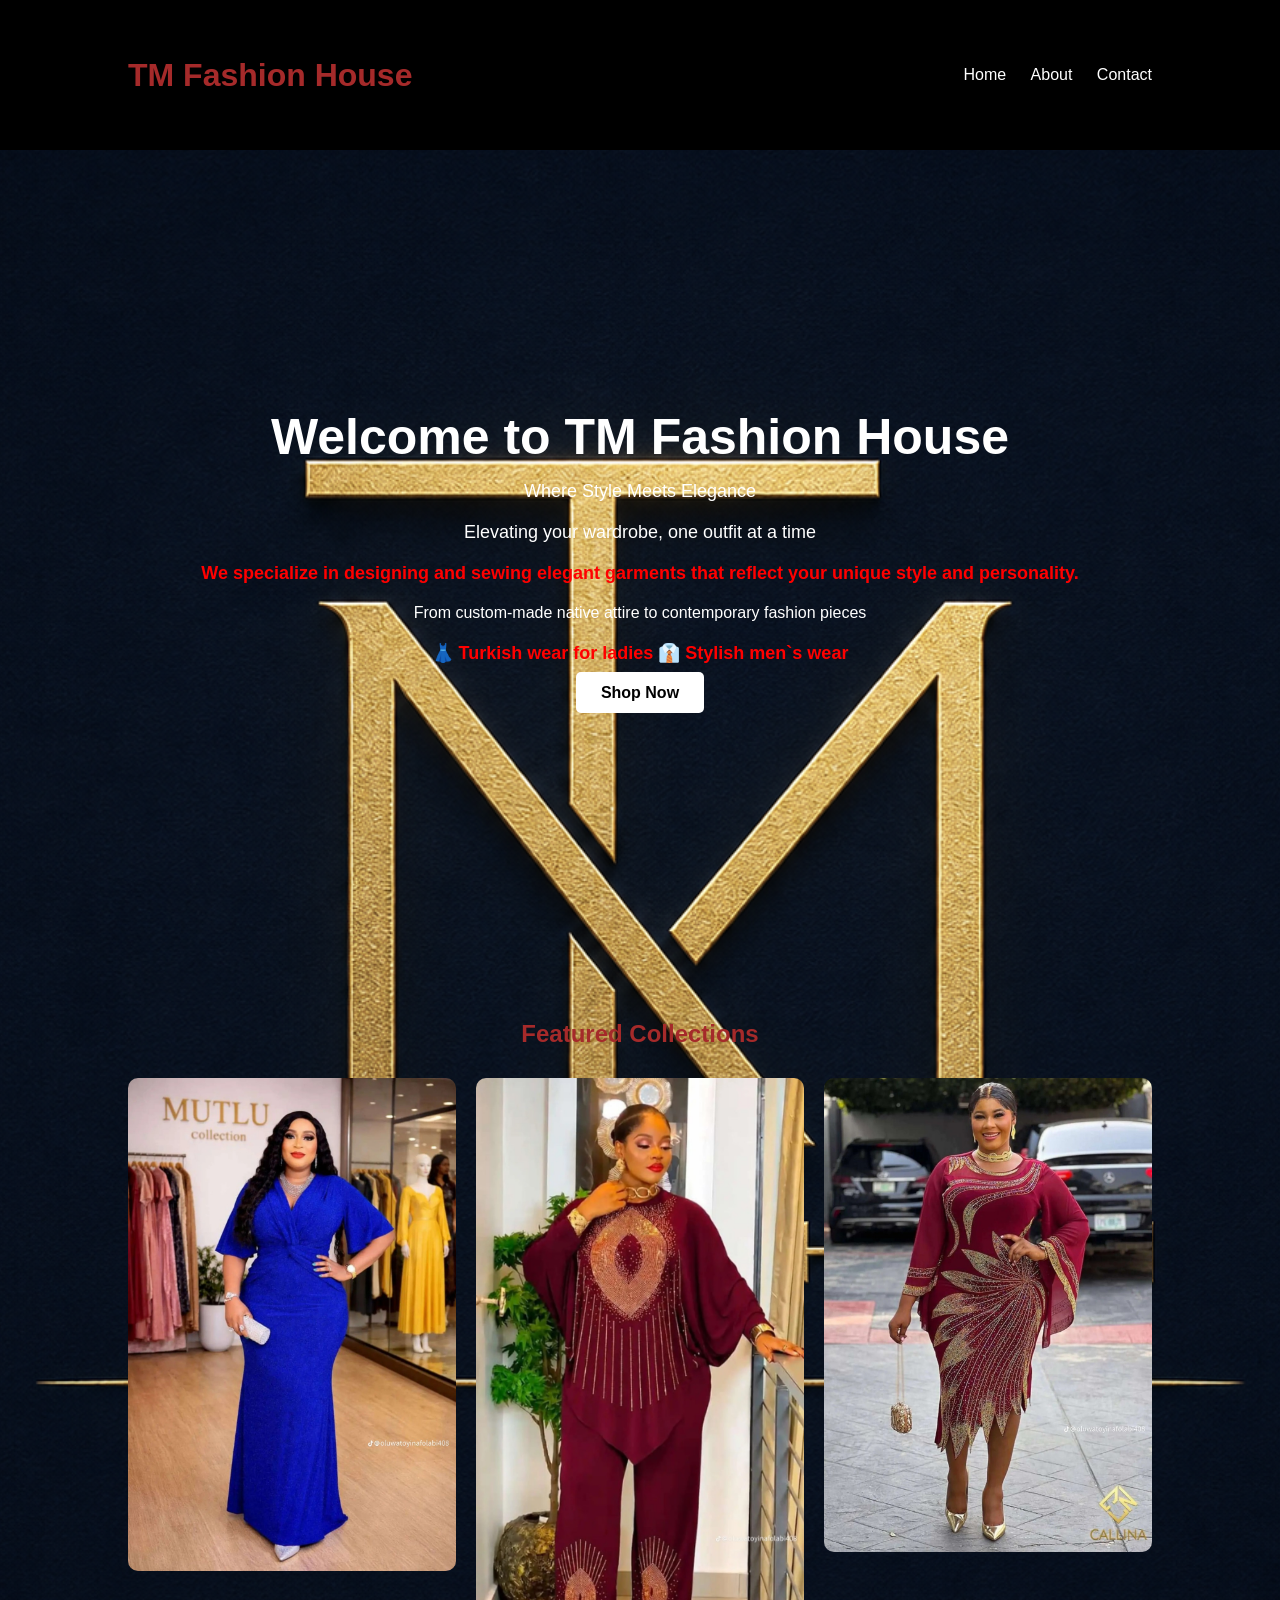
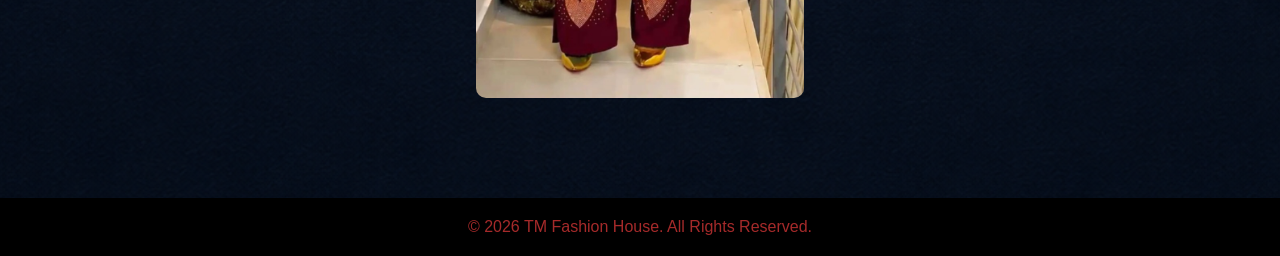
==== commit 8031fac8: "change" ====
--- a/index.html
+++ b/index.html
@@ -4,6 +4,7 @@
     <meta charset="UTF-8">
     <meta name="viewport" content="width=device-width, initial-scale=1.0">
     <title>TM Fashion House</title>
+    <link rel="icon" href="./img/c43660ab-0248-4a86-8bbc-b82530665571.png">
 
     <style>
         *{
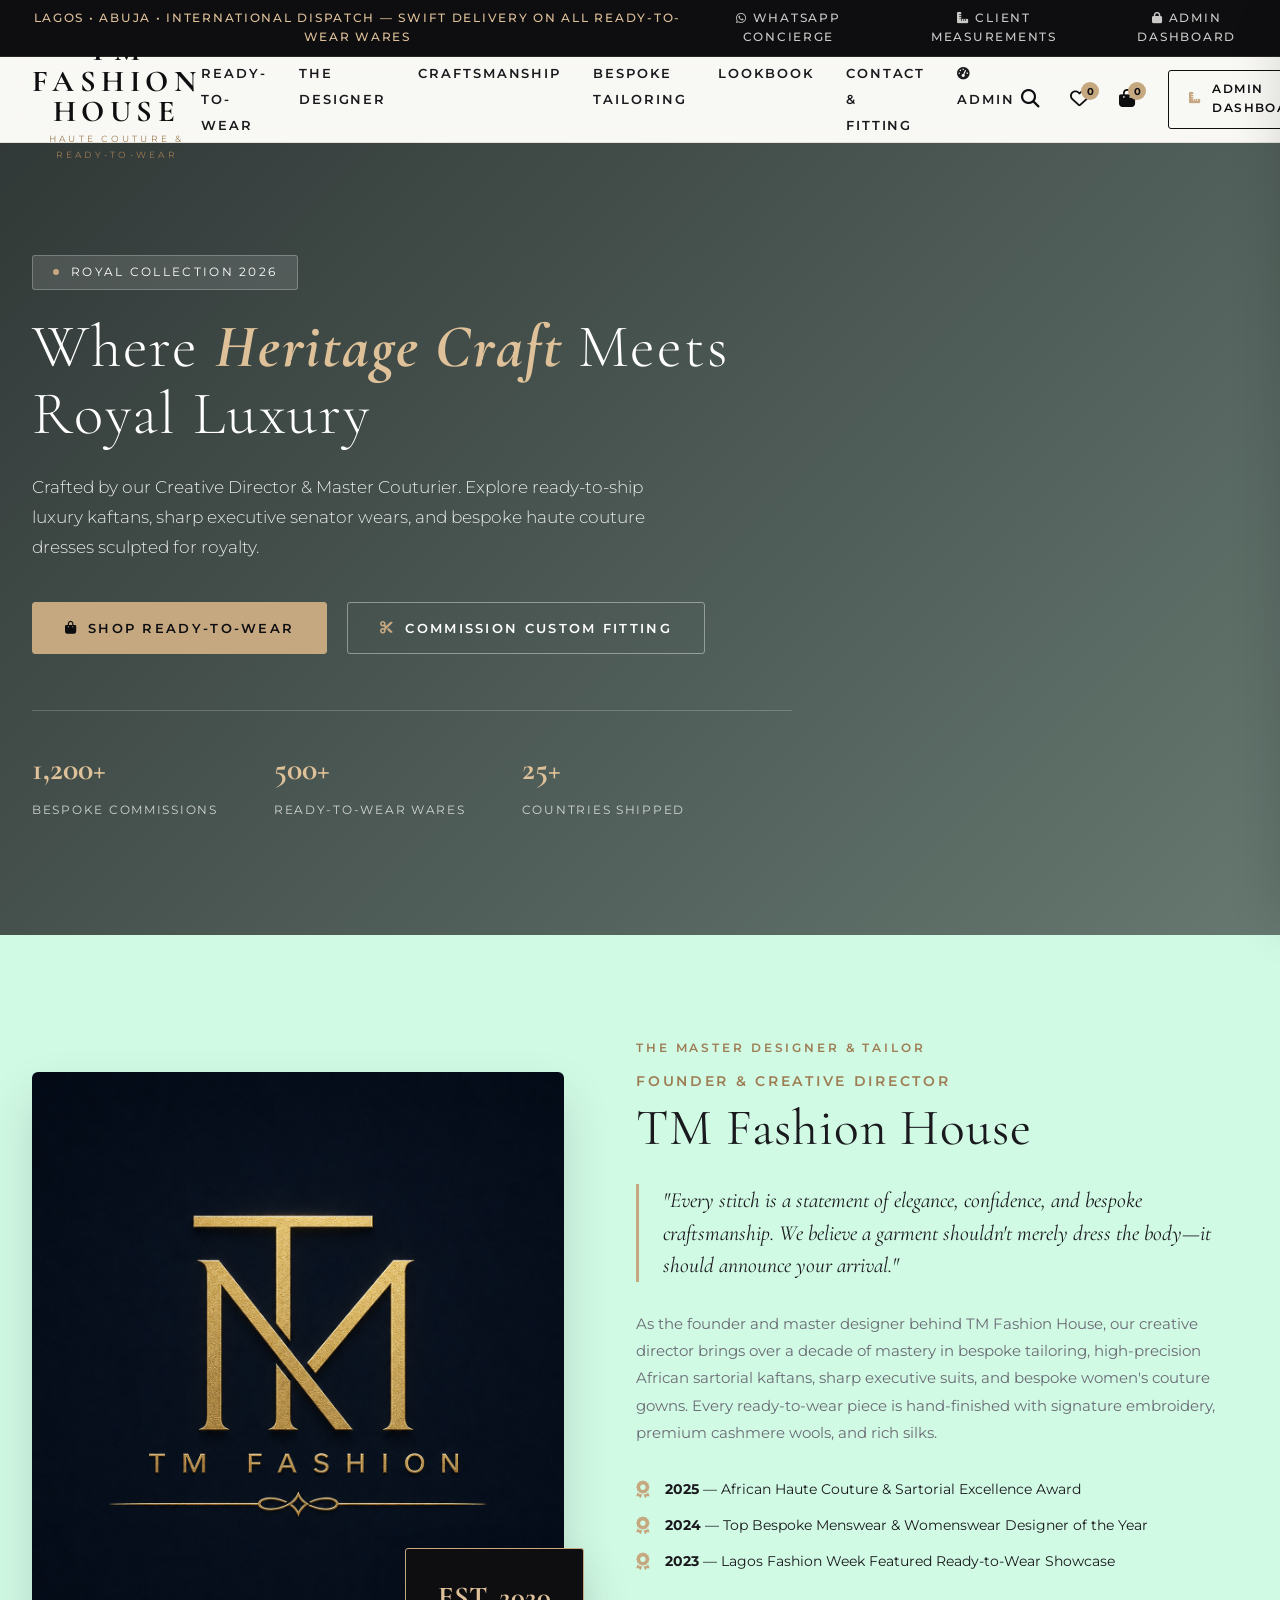
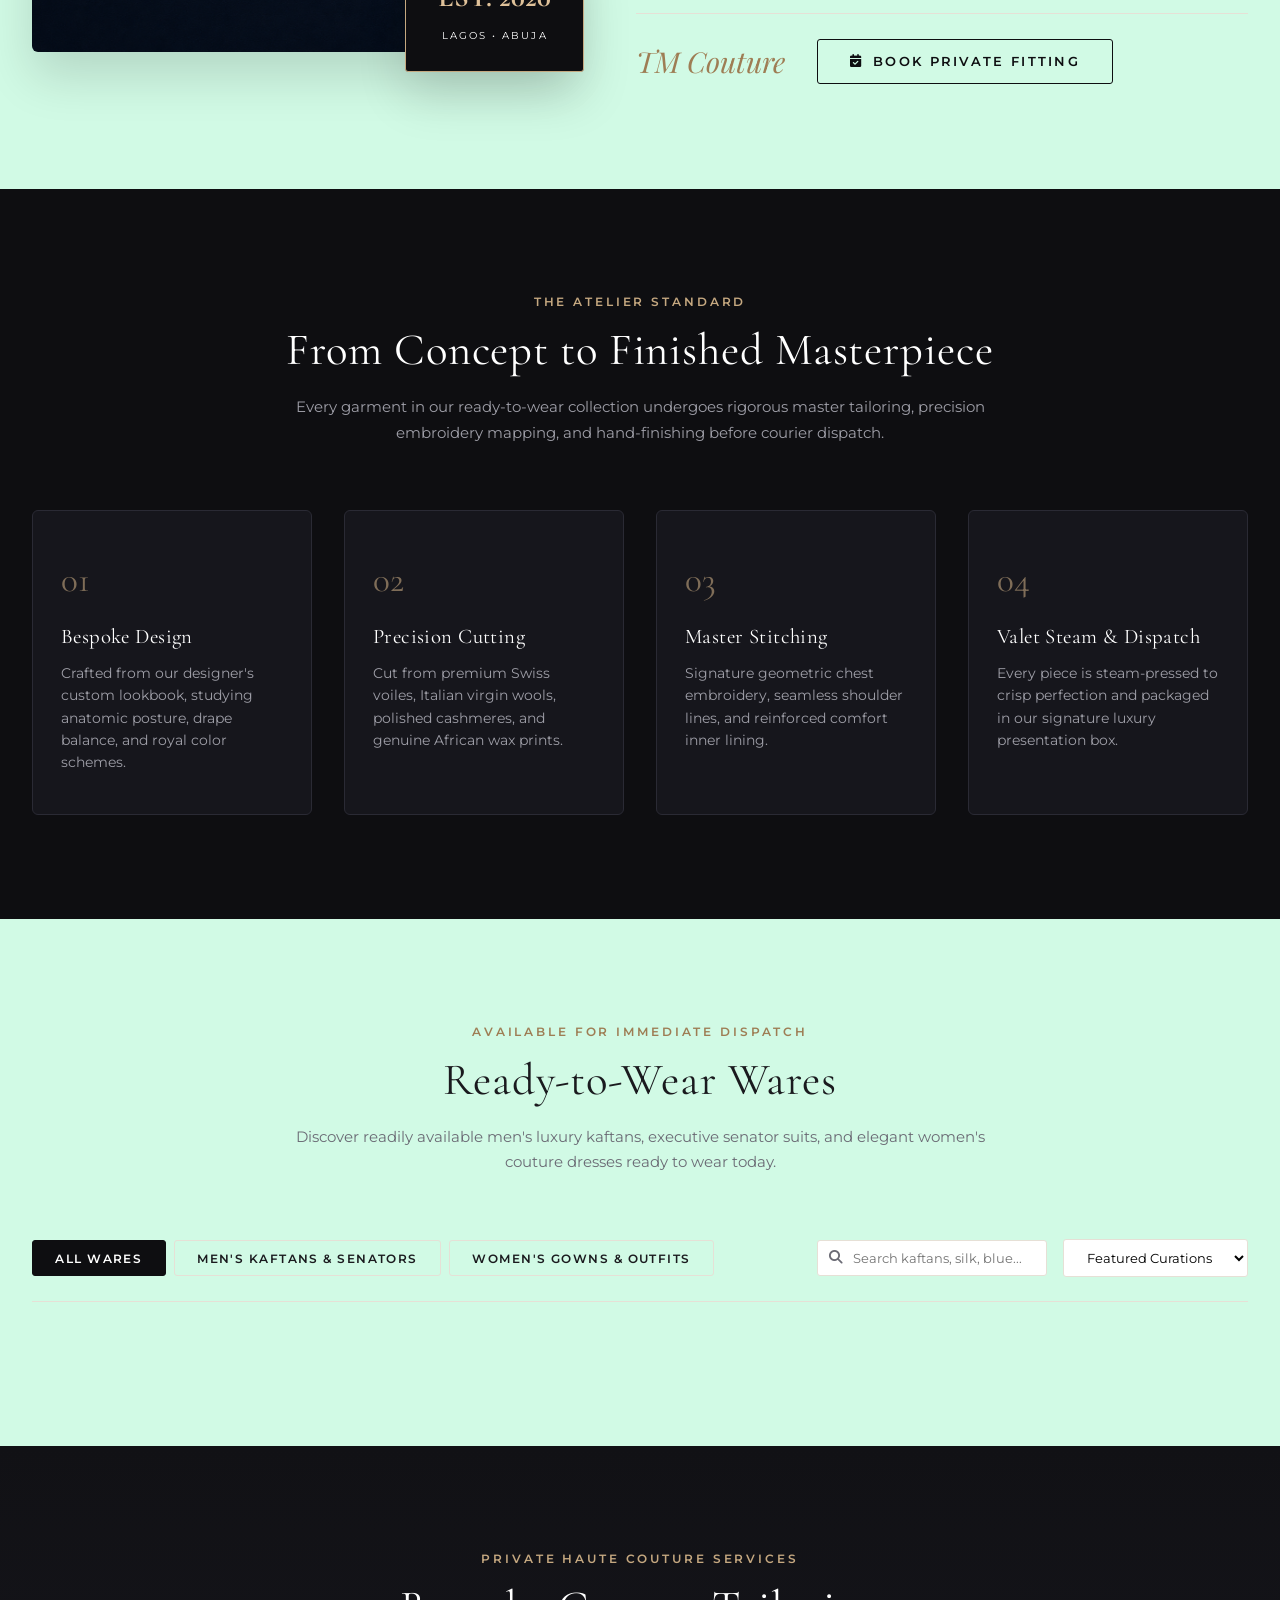
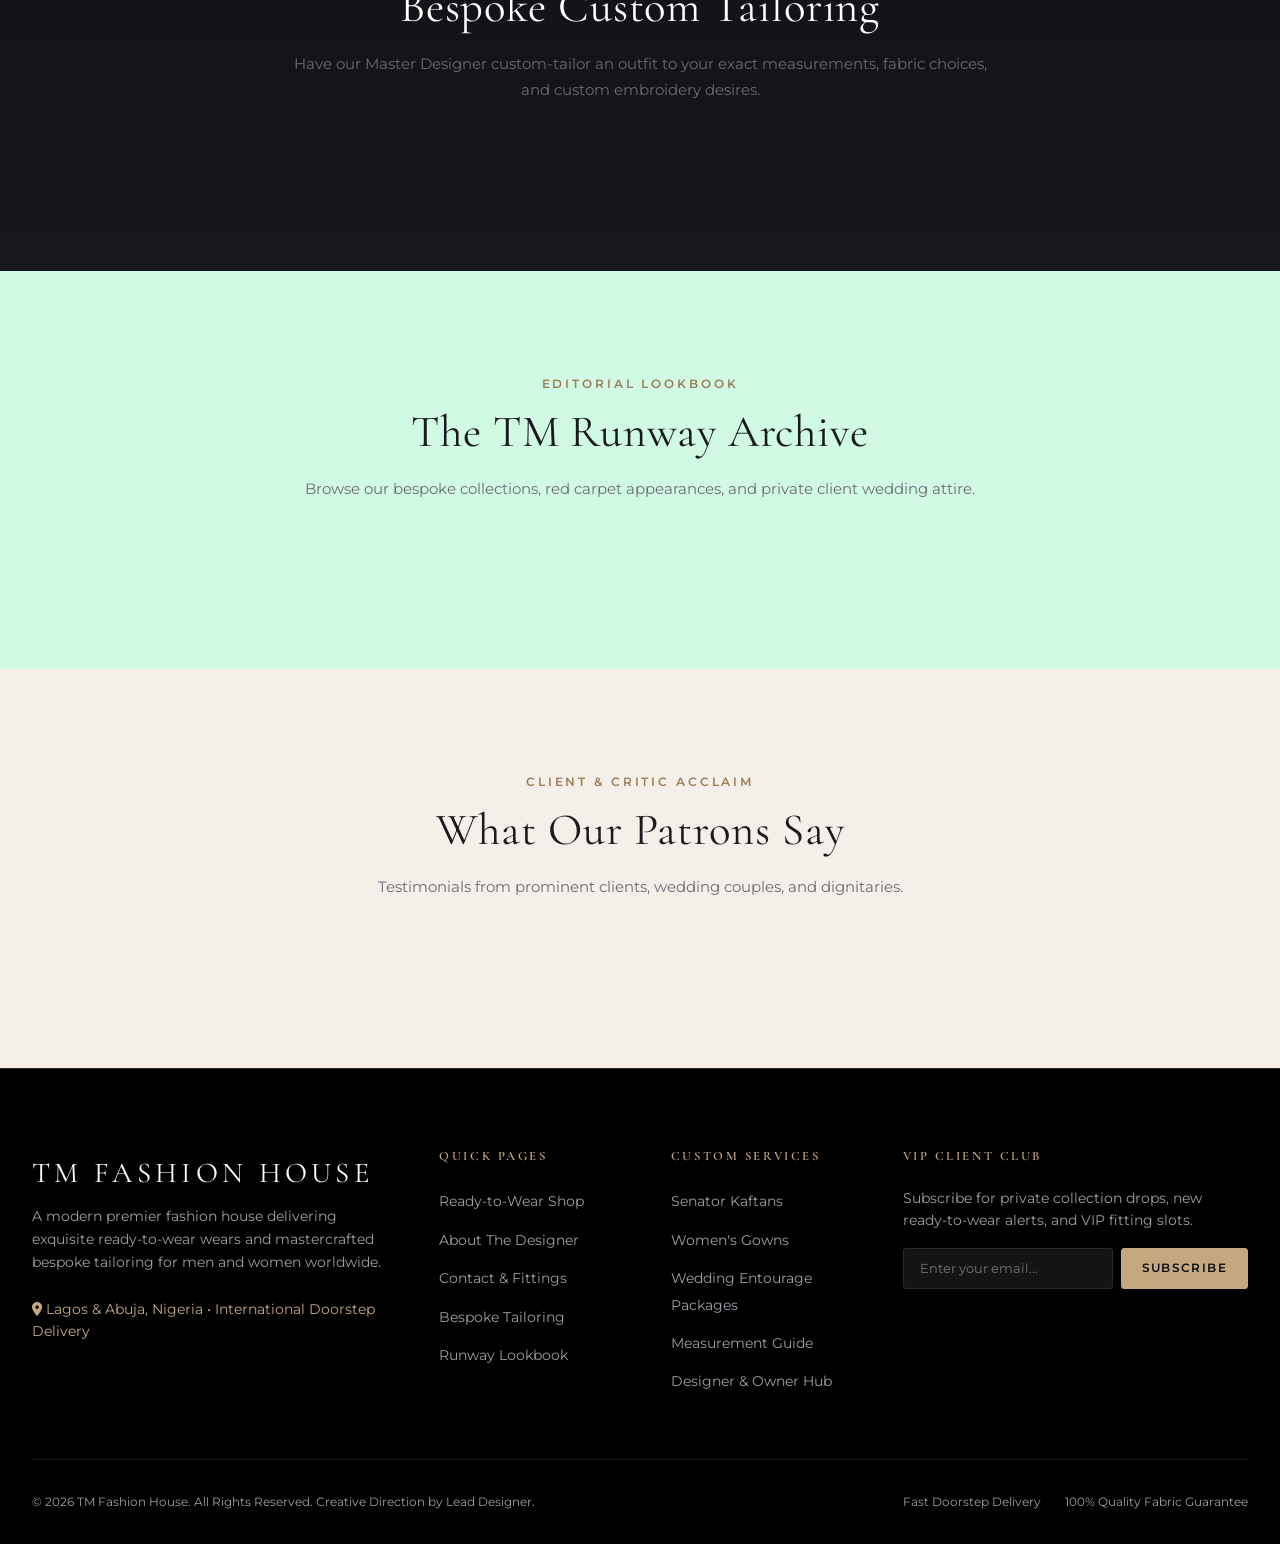
==== commit 9b6de477: "change" ====
--- a/index.html
+++ b/index.html
@@ -3,153 +3,603 @@
 <head>
     <meta charset="UTF-8">
     <meta name="viewport" content="width=device-width, initial-scale=1.0">
-    <title>TM Fashion House</title>
-    <link rel="icon" href="./img/c43660ab-0248-4a86-8bbc-b82530665571.png">
-
-    <style>
-        *{
-            margin:0;
-            padding:0;
-            box-sizing:border-box;
-            font-family:Arial, sans-serif;
-        }
-
-        body{
-            background-image:url(./img/c43660ab-0248-4a86-8bbc-b82530665571.png);
-            background-size:cover;
-     background-position: center;
-        }
-
-        header{
-            background:black;
-            color:brown;
-            padding:20px 10%;
-            display:flex;
-            justify-content:space-between;
-            align-items:center;
-            height: 150px;
-        }
-
-        nav a{
-            color:white;
-            text-decoration:none;
-            margin-left:20px;
-        }
-
-        .hero{
-            height:90vh;
-            background-size:cover;
-            background-position:center;
-            display:flex;
-            justify-content:center;
-            align-items:center;
-            text-align:center;
-            color:white;
-        }
-
-        .hero-content h1{
-            font-size:50px;
-            margin-bottom:15px;
-        }
-
-        .hero-content p{
-            font-size:18px;
-            margin-bottom:20px;
-        }
-
-        .btn{
-            background:white;
-            color:black;
-            padding:12px 25px;
-            text-decoration:none;
-            border-radius:5px;
-            font-weight:bold;
-        }
-
-        .products{
-            padding:60px 10%;
-            text-align:center;
-        }
-
-        .products h2{
-            margin-bottom:30px;
-        }
-
-        .gallery{
-            display:grid;
-            grid-template-columns:repeat(auto-fit,minmax(250px,1fr));
-            gap:20px;
-        }
-
-        .gallery img{
-            width:100%;
-            border-radius:10px;
-        }
-
-        footer{
-            background-color: black;
-            color:white;
-            text-align:center;
-            padding:20px;
-            margin-top:40px;
-        }
-        .btn :hover{
-            background-color: black;
-            color: white;
-        }
-        .h1{
-            color: brown;
-        }
-        .para{
-            color: red;
-            font-size: 20px;
-            font-weight: bold;
-        }
-        .foots{
-            color: brown;
-        }
-    </style>
+    <title>TM FASHION HOUSE | Haute Couture, Bespoke Tailoring & Ready-to-Wear</title>
+    <meta name="description" content="TM Fashion House - Leading luxury fashion brand & bespoke couturier. Discover premium ready-to-wear wears, custom senator kaftans, and bespoke dresses.">
+    
+    <!-- Font Awesome Icons -->
+    <link rel="stylesheet" href="https://cdnjs.cloudflare.com/ajax/libs/font-awesome/6.5.1/css/all.min.css">
+    
+    <!-- Luxury Styling -->
+    <link rel="stylesheet" href="css/styles.css">
 </head>
 <body>
 
-<header>
-    <h1>TM Fashion House</h1>
-
-    <nav>
-        <a href="index.html">Home</a>
-        <a href="about.html">About</a>
-        <a href="contact.html">Contact</a>
-    </nav>
-</header>
-<section class="hero">
-    <div class="hero-content">
-        <h1>Welcome to TM Fashion House</h1>
-        <p>Where Style Meets Elegance
-            <p class="word">Elevating your wardrobe,  one outfit at a time</p>
-            <p class="para">We specialize in designing and sewing elegant garments that reflect your unique style and personality.</p>
-            From custom-made native attire to contemporary fashion pieces
-            </p>
-            <p class="para">
-            👗 Turkish wear for ladies
-            👔 Stylish men`s wear
+    <!-- =========================================================================
+         ANNOUNCEMENT BAR
+         ========================================================================= -->
+    <aside class="announcement-bar">
+        <span>Lagos • Abuja • International Dispatch — Swift Delivery on All Ready-to-Wear Wares</span>
+        <div class="bar-links">
+            <a href="https://wa.me/+1(240)548-8386" target="_blank"><i class="fa-brands fa-whatsapp"></i> WhatsApp Concierge</a>
+            <a href="admin.html"><i class="fa-solid fa-ruler-combined"></i> Client Measurements</a>
+            <a href="admin.html"><i class="fa-solid fa-lock"></i> Admin Dashboard</a>
+        </div>
+    </aside>
+
+    <!-- =========================================================================
+         MAIN SITE NAVIGATION
+         ========================================================================= -->
+    <header class="site-header">
+        <div class="container nav-container">
+            <button class="mobile-nav-toggle" onclick="document.querySelector('.nav-menu').classList.toggle('active')">
+                <i class="fa-solid fa-bars"></i>
+            </button>
+
+            <!-- Brand Logo -->
+            <a href="index.html" class="brand-logo">
+                <span class="brand-title">TM Fashion House</span>
+                <span class="brand-subtitle">Haute Couture & Ready-to-Wear</span>
+            </a>
+
+            <!-- Navigation Links -->
+            <nav>
+                <ul class="nav-menu">
+                    <li><a href="#catalog-section" class="nav-link">Ready-to-Wear</a></li>
+                    <li><a href="about.html" class="nav-link">The Designer</a></li>
+                    <li><a href="#process-section" class="nav-link">Craftsmanship</a></li>
+                    <li><a href="#bespoke-section" class="nav-link">Bespoke Tailoring</a></li>
+                    <li><a href="#lookbook-section" class="nav-link">Lookbook</a></li>
+                    <li><a href="contact.html" class="nav-link">Contact & Fitting</a></li>
+                    <li><a href="admin.html" class="nav-link" style="color: var(--c-gold-dark);"><i class="fa-solid fa-gauge-high"></i> Admin</a></li>
+                </ul>
+            </nav>
+
+            <!-- Header Actions -->
+            <div class="nav-actions">
+                <button class="action-btn" onclick="document.getElementById('search-input')?.focus(); MaisonApp.scrollToShop();" title="Search Wares">
+                    <i class="fa-solid fa-magnifying-glass"></i>
+                </button>
+                <button class="action-btn" onclick="MaisonApp.scrollToShop()" title="Wishlist">
+                    <i class="fa-regular fa-heart"></i>
+                    <span class="badge-count" id="wishlist-count-badge">0</span>
+                </button>
+                <button class="action-btn" onclick="MaisonApp.openCartDrawer()" title="Shopping Bag">
+                    <i class="fa-solid fa-bag-shopping"></i>
+                    <span class="badge-count" id="cart-count-badge">0</span>
+                </button>
+                <a href="admin.html" class="btn btn-outline btn-sm" style="display: inline-flex; margin-left: 0.5rem;">
+                    <i class="fa-solid fa-ruler-combined text-gold"></i> Admin Dashboard
+                </a>
+            </div>
+        </div>
+    </header>
+
+    <!-- =========================================================================
+         HERO SECTION
+         ========================================================================= -->
+    <section class="hero-section">
+        <div class="container">
+            <div class="hero-content">
+                <div class="hero-tag">
+                    <span class="dot"></span>
+                    <span>Royal Collection 2026</span>
+                </div>
+                <h1 class="hero-title">Where <span>Heritage Craft</span> Meets Royal Luxury</h1>
+                <div>
+    
+                </div>
+                <p class="hero-description">
+                    Crafted by our Creative Director & Master Couturier. Explore ready-to-ship luxury kaftans, sharp executive senator wears, and bespoke haute couture dresses sculpted for royalty.
                 </p>
-        <a href="./shop.html" class="btn">Shop Now</a>
+                <div class="hero-cta-group">
+                    <a href="#catalog-section" class="btn btn-gold">
+                        <i class="fa-solid fa-bag-shopping"></i> Shop Ready-to-Wear
+                    </a>
+                    <button class="btn btn-outline" style="color: #fff; border-color: rgba(255,255,255,0.4);" onclick="MaisonApp.openBespokeModal()">
+                        <i class="fa-solid fa-scissors text-gold"></i> Commission Custom Fitting
+                    </button>
+                </div>
+                
+
+                <div class="hero-badges">
+                    <div>
+                        <span class="hero-stat-num">1,200+</span>
+                        <span class="hero-stat-label">Bespoke Commissions</span>
+                    </div>
+                    <div>
+                        <span class="hero-stat-num">500+</span>
+                        <span class="hero-stat-label">Ready-to-Wear Wares</span>
+                    </div>
+                    <div>
+                        <span class="hero-stat-num">25+</span>
+                        <span class="hero-stat-label">Countries Shipped</span>
+                    </div>
+                </div>
+            </div>
+        </div>
+    </section>
+
+    <!-- =========================================================================
+         DESIGNER SPOTLIGHT: MEET THE CREATIVE DIRECTOR
+         ========================================================================= -->
+    <section id="designer-section" class="section">
+        <div class="container">
+            <div class="designer-grid">
+                <div class="designer-image-wrapper">
+                    <img src="./img/c43660ab-0248-4a86-8bbc-b82530665571.png" 
+                         alt="TM Fashion House Creative Director" 
+                         class="designer-img-main">
+                    <div class="designer-badge-floating">
+                        <span class="year">EST. 2020</span>
+                        <span class="label">Lagos • Abuja</span>
+                    </div>
+                </div>
+
+                <div class="designer-info">
+                    <span class="eyebrow">The Master Designer & Tailor</span>
+                    <span class="designer-role">Founder & Creative Director</span>
+                    <h2 class="designer-name">TM Fashion House</h2>
+
+                    <div class="designer-quote-box">
+                        "Every stitch is a statement of elegance, confidence, and bespoke craftsmanship. We believe a garment shouldn't merely dress the body—it should announce your arrival."
+                    </div>
+
+                    <p class="designer-bio">
+                        As the founder and master designer behind TM Fashion House, our creative director brings over a decade of mastery in bespoke tailoring, high-precision African sartorial kaftans, sharp executive suits, and bespoke women's couture gowns. Every ready-to-wear piece is hand-finished with signature embroidery, premium cashmere wools, and rich silks.
+                    </p>
+
+                    <ul class="accolades-list">
+                        <li class="accolades-item">
+                            <i class="fa-solid fa-award trophy-icon"></i>
+                            <span><strong>2025</strong> — African Haute Couture & Sartorial Excellence Award</span>
+                        </li>
+                        <li class="accolades-item">
+                            <i class="fa-solid fa-award trophy-icon"></i>
+                            <span><strong>2024</strong> — Top Bespoke Menswear & Womenswear Designer of the Year</span>
+                        </li>
+                        <li class="accolades-item">
+                            <i class="fa-solid fa-award trophy-icon"></i>
+                            <span><strong>2023</strong> — Lagos Fashion Week Featured Ready-to-Wear Showcase</span>
+                        </li>
+                    </ul>
+
+                    <div class="designer-signatures">
+                        <span class="signature-text">TM Couture</span>
+                        <button class="btn btn-outline" onclick="MaisonApp.openBespokeModal()">
+                            <i class="fa-solid fa-calendar-check"></i> Book Private Fitting
+                        </button>
+                    </div>
+                </div>
+            </div>
+        </div>
+    </section>
+
+    <!-- =========================================================================
+         CRAFTSMANSHIP TIMELINE ("FROM SKETCH TO SILHOUETTE")
+         ========================================================================= -->
+    <section id="process-section" class="section section-dark">
+        <div class="container">
+            <div class="section-header">
+                <span class="eyebrow" style="color: var(--c-gold);">The Atelier Standard</span>
+                <h2 class="section-title">From Concept to Finished Masterpiece</h2>
+                <p class="section-subtitle">
+                    Every garment in our ready-to-wear collection undergoes rigorous master tailoring, precision embroidery mapping, and hand-finishing before courier dispatch.
+                </p>
+            </div>
+
+            <div class="process-grid">
+                <div class="process-card">
+                    <div class="process-number">01</div>
+                    <h3 class="process-title">Bespoke Design</h3>
+                    <p class="process-desc">Crafted from our designer's custom lookbook, studying anatomic posture, drape balance, and royal color schemes.</p>
+                </div>
+                <div class="process-card">
+                    <div class="process-number">02</div>
+                    <h3 class="process-title">Precision Cutting</h3>
+                    <p class="process-desc">Cut from premium Swiss voiles, Italian virgin wools, polished cashmeres, and genuine African wax prints.</p>
+                </div>
+                <div class="process-card">
+                    <div class="process-number">03</div>
+                    <h3 class="process-title">Master Stitching</h3>
+                    <p class="process-desc">Signature geometric chest embroidery, seamless shoulder lines, and reinforced comfort inner lining.</p>
+                </div>
+                <div class="process-card">
+                    <div class="process-number">04</div>
+                    <h3 class="process-title">Valet Steam & Dispatch</h3>
+                    <p class="process-desc">Every piece is steam-pressed to crisp perfection and packaged in our signature luxury presentation box.</p>
+                </div>
+            </div>
+        </div>
+    </section>
+
+    <!-- =========================================================================
+         READY-TO-WEAR SHOPPING CATALOG
+         ========================================================================= -->
+    <section id="catalog-section" class="section">
+        <div class="container">
+            <div class="section-header">
+                <span class="eyebrow">Available for Immediate Dispatch</span>
+                <h2 class="section-title">Ready-to-Wear Wares</h2>
+                <p class="section-subtitle">
+                    Discover readily available men's luxury kaftans, executive senator suits, and elegant women's couture dresses ready to wear today.
+                </p>
+            </div>
+
+            <!-- Controls: Category Tabs, Search, Sorting -->
+            <div class="catalog-controls">
+                <div class="category-tabs">
+                    <button class="tab-btn active" data-category="all">All Wares</button>
+                    <button class="tab-btn" data-category="men">Men's Kaftans & Senators</button>
+                    <button class="tab-btn" data-category="women">Women's Gowns & Outfits</button>
+                </div>
+
+                <div class="filter-search-group">
+                    <div class="search-box">
+                        <i class="fa-solid fa-magnifying-glass search-icon"></i>
+                        <input type="text" id="search-input" class="search-input" placeholder="Search kaftans, silk, blue...">
+                    </div>
+                    <select id="sort-select" class="sort-select">
+                        <option value="featured">Featured Curations</option>
+                        <option value="price-low">Price: Low to High</option>
+                        <option value="price-high">Price: High to Low</option>
+                        <option value="rating">Highest Rated</option>
+                        <option value="newest">Newest Arrivals</option>
+                    </select>
+                </div>
+            </div>
+
+            <!-- Dynamic Product Grid -->
+            <div id="products-grid" class="products-grid">
+                <!-- Injected by js/app.js -->
+            </div>
+        </div>
+    </section>
+
+    <!-- =========================================================================
+         BESPOKE ATELIER CONSULTATION COMMISSIONS
+         ========================================================================= -->
+    <section id="bespoke-section" class="section bespoke-section">
+        <div class="container">
+            <div class="section-header">
+                <span class="eyebrow" style="color: var(--c-gold);">Private Haute Couture Services</span>
+                <h2 class="section-title">Bespoke Custom Tailoring</h2>
+                <p class="section-subtitle">
+                    Have our Master Designer custom-tailor an outfit to your exact measurements, fabric choices, and custom embroidery desires.
+                </p>
+            </div>
+
+            <div id="bespoke-services-grid" class="bespoke-grid">
+                <!-- Injected by js/app.js -->
+            </div>
+        </div>
+    </section>
+
+    <!-- =========================================================================
+         RUNWAY LOOKBOOK & EDITORIAL ARCHIVE
+         ========================================================================= -->
+    <section id="lookbook-section" class="section">
+        <div class="container">
+            <div class="section-header">
+                <span class="eyebrow">Editorial Lookbook</span>
+                <h2 class="section-title">The TM Runway Archive</h2>
+                <p class="section-subtitle">
+                    Browse our bespoke collections, red carpet appearances, and private client wedding attire.
+                </p>
+            </div>
+
+            <div id="lookbook-grid" class="lookbook-grid">
+                <!-- Injected by js/app.js -->
+            </div>
+        </div>
+    </section>
+
+    <!-- =========================================================================
+         PRESS & CRITICS REVIEWS
+         ========================================================================= -->
+    <section id="press-section" class="section" style="background-color: var(--c-cream-soft);">
+        <div class="container">
+            <div class="section-header">
+                <span class="eyebrow">Client & Critic Acclaim</span>
+                <h2 class="section-title">What Our Patrons Say</h2>
+                <p class="section-subtitle">Testimonials from prominent clients, wedding couples, and dignitaries.</p>
+            </div>
+
+            <div id="press-grid" class="press-grid">
+                <!-- Injected by js/app.js -->
+            </div>
+        </div>
+    </section>
+
+    <!-- =========================================================================
+         FOOTER
+         ========================================================================= -->
+    <footer class="site-footer">
+        <div class="container">
+            <div class="footer-grid">
+                <div class="footer-brand">
+                    <div class="footer-logo">TM Fashion House</div>
+                    <p class="footer-desc">
+                        A modern premier fashion house delivering exquisite ready-to-wear wears and mastercrafted bespoke tailoring for men and women worldwide.
+                    </p>
+                    <div style="font-size: 0.85rem; color: var(--c-gold);">
+                        <i class="fa-solid fa-location-dot"></i> Lagos & Abuja, Nigeria • International Doorstep Delivery
+                    </div>
+                </div>
+
+                <div>
+                    <h4 class="footer-col-title">Quick Pages</h4>
+                    <ul class="footer-links">
+                        <li><a href="shop.html">Ready-to-Wear Shop</a></li>
+                        <li><a href="about.html">About The Designer</a></li>
+                        <li><a href="contact.html">Contact & Fittings</a></li>
+                        <li><a href="#bespoke-section">Bespoke Tailoring</a></li>
+                        <li><a href="#lookbook-section">Runway Lookbook</a></li>
+                    </ul>
+                </div>
+
+                <div>
+                    <h4 class="footer-col-title">Custom Services</h4>
+                    <ul class="footer-links">
+                        <li><a href="javascript:void(0)" onclick="MaisonApp.openBespokeModal('bespoke-men-sartorial')">Senator Kaftans</a></li>
+                        <li><a href="javascript:void(0)" onclick="MaisonApp.openBespokeModal('bespoke-women-couture')">Women's Gowns</a></li>
+                        <li><a href="javascript:void(0)" onclick="MaisonApp.openBespokeModal('bespoke-wedding-group')">Wedding Entourage Packages</a></li>
+                        <li><a href="javascript:void(0)" onclick="MaisonApp.openSizeGuide()">Measurement Guide</a></li>
+                        <li><a href="javascript:void(0)" onclick="DesignerPortal.openPortal()">Designer & Owner Hub</a></li>
+                    </ul>
+                </div>
+
+                <div>
+                    <h4 class="footer-col-title">VIP Client Club</h4>
+                    <p style="font-size: 0.85rem; color: var(--c-text-light); line-height: 1.6;">
+                        Subscribe for private collection drops, new ready-to-wear alerts, and VIP fitting slots.
+                    </p>
+                    <form class="newsletter-form" onsubmit="event.preventDefault(); alert('Thank you for subscribing to TM Fashion House VIP Club.');">
+                        <input type="email" class="newsletter-input" placeholder="Enter your email..." required>
+                        <button type="submit" class="btn btn-gold btn-sm">Subscribe</button>
+                    </form>
+                </div>
+            </div>
+
+            <div class="footer-bottom">
+                <div>© 2026 TM Fashion House. All Rights Reserved. Creative Direction by Lead Designer.</div>
+                <div style="display: flex; gap: 1.5rem;">
+                    <span>Fast Doorstep Delivery</span>
+                    <span>100% Quality Fabric Guarantee</span>
+                </div>
+            </div>
+        </div>
+    </footer>
+
+    <!-- =========================================================================
+         CART SLIDE-OUT DRAWER
+         ========================================================================= -->
+    <div id="drawer-backdrop" class="drawer-backdrop" onclick="MaisonApp.closeCartDrawer()"></div>
+    
+    <aside id="cart-drawer" class="cart-drawer">
+        <div class="drawer-header">
+            <h3 class="drawer-title">Your Shopping Bag</h3>
+            <button class="drawer-close-btn" onclick="MaisonApp.closeCartDrawer()">
+                <i class="fa-solid fa-xmark"></i>
+            </button>
+        </div>
+
+        <div id="cart-items-container" class="drawer-body">
+            <!-- Injected by js/app.js -->
+        </div>
+
+        <div class="drawer-footer">
+            <div class="coupon-row">
+                <input type="text" id="coupon-input" class="coupon-input" placeholder="Privilege Code (e.g. TMVIP10)">
+                <button class="btn btn-outline btn-sm" onclick="MaisonApp.applyPromoCode()">Apply</button>
+            </div>
+
+            <div class="cart-summary-row">
+                <span>Subtotal</span>
+                <span id="cart-subtotal">₦0</span>
+            </div>
+            <div id="cart-discount-row" class="cart-summary-row" style="color: var(--c-gold); display: none;">
+                <span>VIP Discount</span>
+                <span>-₦0</span>
+            </div>
+            <div class="cart-summary-row">
+                <span>Courier Delivery</span>
+                <span style="color: var(--c-success); font-weight: 600;">Complimentary</span>
+            </div>
+
+            <div class="cart-summary-total">
+                <span>Estimated Total</span>
+                <span id="cart-total">₦0</span>
+            </div>
+
+            <button class="btn btn-primary" style="width: 100%; margin-top: 1.25rem;" onclick="MaisonApp.openCheckoutModal()">
+                Proceed to Checkout <i class="fa-solid fa-lock" style="font-size: 0.75rem;"></i>
+            </button>
+        </div>
+    </aside>
+
+    <!-- =========================================================================
+         QUICK VIEW MODAL
+         ========================================================================= -->
+    <div id="quick-view-modal" class="modal-backdrop">
+        <div class="modal-container">
+            <button class="modal-close-btn" onclick="MaisonApp.closeModal('quick-view-modal')">
+                <i class="fa-solid fa-xmark"></i>
+            </button>
+            <div id="quick-view-content">
+                <!-- Injected by js/app.js -->
+            </div>
+        </div>
     </div>
-</section>
-
-<section class="products">
-    <h2 class="h1">Featured Collections</h2>
-
-    <div class="gallery">
-        <img src="./img/1000466017.png" alt="Fashion Design">
-        <img src="./img/1000465981.png" alt="Fashion Design">
-        <img src="./img/1000466024.png" alt="Fashion Design">
+
+    <!-- =========================================================================
+         BESPOKE CONSULTATION WIZARD MODAL
+         ========================================================================= -->
+    <div id="bespoke-modal" class="modal-backdrop">
+        <div class="modal-container" style="max-width: 760px; padding: 3rem 2.5rem;">
+            <button class="modal-close-btn" onclick="MaisonApp.closeModal('bespoke-modal')">
+                <i class="fa-solid fa-xmark"></i>
+            </button>
+            <div id="bespoke-form-container">
+                <!-- Injected by js/app.js -->
+            </div>
+        </div>
     </div>
-</section>
-
-<footer>
-    <p class="foots">&copy; 2026 TM Fashion House. All Rights Reserved.</p>
-</footer>
-
+
+    <!-- =========================================================================
+         CHECKOUT & PAYMENT MODAL
+         ========================================================================= -->
+    <div id="checkout-modal" class="modal-backdrop">
+        <div class="modal-container" style="max-width: 820px; padding: 2.5rem;">
+            <button class="modal-close-btn" onclick="MaisonApp.closeModal('checkout-modal')">
+                <i class="fa-solid fa-xmark"></i>
+            </button>
+            
+            <div style="text-align: center; margin-bottom: 2rem;">
+                <span class="eyebrow">TM Fashion House Checkout</span>
+                <h2 style="font-family: var(--font-serif); font-size: 2rem; color: var(--c-noir);">Order Placement & Dispatch</h2>
+            </div>
+
+            <div style="display: grid; grid-template-columns: 1.15fr 1fr; gap: 2.5rem;">
+                <!-- Form Area -->
+                <form onsubmit="MaisonApp.submitOrder(event)">
+                    <h4 style="font-size: 0.85rem; font-weight: 700; letter-spacing: 0.12em; text-transform: uppercase; margin-bottom: 1rem; color: var(--c-gold-dark);">
+                        1. Patron & Delivery Address
+                    </h4>
+                    <div class="form-grid" style="margin-bottom: 1.5rem;">
+                        <div class="form-group-full">
+                            <label class="form-label">Full Name</label>
+                            <input type="text" id="chk-name" class="form-control" placeholder="e.g. Chief Babatunde Adeleke" required>
+                        </div>
+                        <div class="form-group-full">
+                            <label class="form-label">Email Address</label>
+                            <input type="email" id="chk-email" class="form-control" placeholder="client@domain.com" required>
+                        </div>
+                        <div class="form-group-full">
+                            <label class="form-label">Delivery Address</label>
+                            <input type="text" id="chk-address" class="form-control" placeholder="Street Address, City, State" required>
+                        </div>
+                    </div>
+
+                    <h4 style="font-size: 0.85rem; font-weight: 700; letter-spacing: 0.12em; text-transform: uppercase; margin-bottom: 1rem; color: var(--c-gold-dark);">
+                        2. Delivery Protocol
+                    </h4>
+                    <div style="display: flex; flex-direction: column; gap: 0.5rem; margin-bottom: 1.5rem; font-size: 0.85rem;">
+                        <label style="display: flex; align-items: center; gap: 0.5rem; padding: 0.75rem; border: 1px solid var(--c-border); border-radius: 2px;">
+                            <input type="radio" name="delivery_type" value="Express Doorstep Courier" checked>
+                            <span><strong>Express Doorstep Courier</strong> — Neatly boxed, tracked dispatch.</span>
+                        </label>
+                        <label style="display: flex; align-items: center; gap: 0.5rem; padding: 0.75rem; border: 1px solid var(--c-border); border-radius: 2px;">
+                            <input type="radio" name="delivery_type" value="Atelier Direct Pickup">
+                            <span><strong>Atelier Direct Pickup</strong> — Collect at TM Atelier suite.</span>
+                        </label>
+                    </div>
+
+                    <h4 style="font-size: 0.85rem; font-weight: 700; letter-spacing: 0.12em; text-transform: uppercase; margin-bottom: 1rem; color: var(--c-gold-dark);">
+                        3. Payment Method
+                    </h4>
+                    <div style="display: flex; flex-direction: column; gap: 0.5rem; margin-bottom: 2rem; font-size: 0.85rem;">
+                        <label style="display: flex; align-items: center; gap: 0.5rem; padding: 0.75rem; border: 1px solid var(--c-border); border-radius: 2px; background: var(--c-cream);">
+                            <input type="radio" name="payment_method" value="bank_transfer" checked>
+                            <span><i class="fa-solid fa-building-columns"></i> <strong>Instant Bank Transfer / Online Debit Card</strong></span>
+                        </label>
+                        <label style="display: flex; align-items: center; gap: 0.5rem; padding: 0.75rem; border: 1px solid var(--c-border); border-radius: 2px;">
+                            <input type="radio" name="payment_method" value="cod">
+                            <span><i class="fa-solid fa-handshake"></i> Payment on Handover / Delivery</span>
+                        </label>
+                    </div>
+
+                    <button type="submit" class="btn btn-primary" style="width: 100%;">
+                        <i class="fa-solid fa-check"></i> Place & Confirm Order
+                    </button>
+                </form>
+
+                <!-- Order Summary Sidebar -->
+                <div style="background: var(--c-cream); padding: 1.75rem; border: 1px solid var(--c-border); border-radius: var(--radius-xs);">
+                    <h4 style="font-family: var(--font-serif); font-size: 1.25rem; margin-bottom: 1.25rem;">Order Summary</h4>
+                    <div id="checkout-summary-items">
+                        <!-- Injected by js/app.js -->
+                    </div>
+                </div>
+            </div>
+        </div>
+    </div>
+
+    <!-- =========================================================================
+         ORDER CONFIRMATION RECEIPT MODAL
+         ========================================================================= -->
+    <div id="order-success-modal" class="modal-backdrop">
+        <div class="modal-container" style="max-width: 580px; padding: 3rem 2.5rem; text-align: center;">
+            <button class="modal-close-btn" onclick="MaisonApp.closeModal('order-success-modal')">
+                <i class="fa-solid fa-xmark"></i>
+            </button>
+            
+            <div style="width: 65px; height: 65px; border-radius: 50%; background: var(--c-gold-light); color: var(--c-gold-dark); display: flex; align-items: center; justify-content: center; font-size: 1.8rem; margin: 0 auto 1.5rem auto;">
+                <i class="fa-solid fa-circle-check"></i>
+            </div>
+
+            <span class="eyebrow">Order Placed Successfully</span>
+            <h2 style="font-family: var(--font-serif); font-size: 2.2rem; color: var(--c-noir); margin-bottom: 0.5rem;">Thank You, Esteemed Patron</h2>
+            <p style="font-size: 0.85rem; color: var(--c-text-muted);">Your order has entered the atelier dispatch sequence.</p>
+
+            <div id="order-success-details">
+                <!-- Injected by js/app.js -->
+            </div>
+
+            <button class="btn btn-primary" onclick="MaisonApp.closeModal('order-success-modal')">
+                Continue Shopping Collections
+            </button>
+        </div>
+    </div>
+
+    <!-- =========================================================================
+         DESIGNER & ATELIER OWNER MANAGEMENT MODAL (BACK-OFFICE)
+         ========================================================================= -->
+    <div id="designer-portal-modal" class="modal-backdrop designer-portal-modal">
+        <div class="modal-container">
+            <button class="modal-close-btn" onclick="DesignerPortal.closePortal()">
+                <i class="fa-solid fa-xmark"></i>
+            </button>
+
+            <div class="portal-header">
+                <div>
+                    <span class="eyebrow" style="color: var(--c-gold); margin-bottom: 0.25rem;">Atelier Back-Office</span>
+                    <h2 style="font-family: var(--font-serif); font-size: 1.85rem;">TM Fashion House Designer Console</h2>
+                </div>
+                <div style="display: flex; align-items: center; gap: 1rem;">
+                    <span style="font-size: 0.8rem; color: var(--c-gold-accent);">
+                        <i class="fa-solid fa-user-tie"></i> Master Couturier Logged In
+                    </span>
+                    <button class="btn btn-outline-gold btn-sm" onclick="DesignerPortal.closePortal()">Exit to Store</button>
+                </div>
+            </div>
+
+            <div class="portal-nav-tabs">
+                <button class="portal-tab-btn active" data-tab="overview" onclick="DesignerPortal.switchTab('overview')">
+                    <i class="fa-solid fa-chart-line"></i> Atelier Overview
+                </button>
+                <button class="portal-tab-btn" data-tab="inventory" onclick="DesignerPortal.switchTab('inventory')">
+                    <i class="fa-solid fa-shirt"></i> Ready-to-Wear Wares
+                </button>
+                <button class="portal-tab-btn" data-tab="orders" onclick="DesignerPortal.switchTab('orders')">
+                    <i class="fa-solid fa-box-open"></i> Production & Orders
+                </button>
+                <button class="portal-tab-btn" data-tab="bespoke" onclick="DesignerPortal.switchTab('bespoke')">
+                    <i class="fa-solid fa-gem"></i> Bespoke Commissions
+                </button>
+                <button class="portal-tab-btn" data-tab="profile" onclick="DesignerPortal.switchTab('profile')">
+                    <i class="fa-solid fa-feather-pointed"></i> Designer Story & Bio
+                </button>
+            </div>
+
+            <div id="portal-tab-content" class="portal-content-area">
+                <!-- Injected by js/designer-portal.js -->
+            </div>
+        </div>
+    </div>
+
+    <!-- Scripts -->
+    <script src="js/data.js"></script>
+    <script src="js/designer-portal.js"></script>
+    <script src="js/app.js"></script>
 </body>
 </html>
--- a/css/styles.css
+++ b/css/styles.css
@@ -0,0 +1,1949 @@
+/* ==========================================================================
+   TM FASHION HOUSE — HAUTE COUTURE & READY-TO-WEAR DESIGN SYSTEM
+   ========================================================================== */
+
+@import url('https://fonts.googleapis.com/css2?family=Cormorant+Garamond:ital,wght@0,300;0,400;0,500;0,600;0,700;1,400;1,600&family=Montserrat:wght@200;300;400;500;600;700&family=Playfair+Display:ital,wght@0,400;0,600;0,700;1,400&display=swap');
+
+:root {
+  --font-serif: 'Cormorant Garamond', 'Playfair Display', Georgia, serif;
+  --font-display: 'Playfair Display', Georgia, serif;
+  --font-sans: 'Montserrat', -apple-system, BlinkMacSystemFont, 'Segoe UI', Roboto, sans-serif;
+
+  /* Color Palette */
+  --c-noir: #0e0e11;
+  --c-noir-pure: #000000;
+  --c-noir-card: #16161c;
+  --c-charcoal: #23232b;
+  --c-gold: #c5a880;
+  --c-gold-hover: #b39266;
+  --c-gold-light: #f7f3ec;
+  --c-gold-accent: #dfc199;
+  --c-gold-muted: rgba(197, 168, 128, 0.2);
+  --c-royal-brown: #5a2a27;
+  --c-cream: #faf8f5;
+  --c-cream-soft: #f4efe8;
+  --c-sand: #e8e2d8;
+  --c-white: #ffffff;
+  --c-text-primary: #1a1a1e;
+  --c-text-muted: #6b6b75;
+  --c-text-light: #9e9ea7;
+  --c-border: #e6e0d6;
+  --c-border-dark: #2a2a34;
+  --c-success: #2d8a63;
+  --c-whatsapp: #25d366;
+  --c-danger: #a93226;
+
+  /* Elevation & Transitions */
+  --shadow-sm: 0 4px 12px rgba(0, 0, 0, 0.04);
+  --shadow-md: 0 12px 30px rgba(0, 0, 0, 0.08);
+  --shadow-lg: 0 24px 50px rgba(0, 0, 0, 0.14);
+  --shadow-gold: 0 10px 30px rgba(197, 168, 128, 0.25);
+  --ease-luxury: cubic-bezier(0.25, 1, 0.5, 1);
+  --transition-fast: 0.25s cubic-bezier(0.25, 1, 0.5, 1);
+  --transition-smooth: 0.45s cubic-bezier(0.25, 1, 0.5, 1);
+  --radius-xs: 3px;
+  --radius-sm: 6px;
+  --radius-md: 10px;
+  --radius-lg: 16px;
+}
+
+/* Reset & Base Styles */
+*, *::before, *::after {
+  box-sizing: border-box;
+  margin: 0;
+  padding: 0;
+}
+
+html {
+  scroll-behavior: smooth;
+  font-size: 16px;
+  -webkit-font-smoothing: antialiased;
+  -moz-osx-font-smoothing: grayscale;
+}
+
+body {
+  font-family: var(--font-sans);
+  background-color:#d1fae5;
+  color: var(--c-text-primary);
+  line-height: 1.65;
+  overflow-x: hidden;
+
+}
+
+img {
+  max-width: 100%;
+  height: auto;
+  display: block;
+}
+
+button, input, select, textarea {
+  font-family: inherit;
+  font-size: inherit;
+  outline: none;
+}
+
+a {
+  color: inherit;
+  text-decoration: none;
+  transition: color var(--transition-fast);
+}
+
+/* Typography Helpers */
+h1, h2, h3, h4, h5, h6 {
+  font-family: var(--font-serif);
+  font-weight: 400;
+  letter-spacing: 0.02em;
+  line-height: 1.2;
+}
+
+.eyebrow {
+  font-family: var(--font-sans);
+  font-size: 0.72rem;
+  font-weight: 600;
+  text-transform: uppercase;
+  letter-spacing: 0.25em;
+  color: var(--c-gold-dark, #9e7d54);
+  margin-bottom: 0.75rem;
+  display: block;
+}
+
+.text-gold {
+  color: var(--c-gold) !important;
+}
+
+.container {
+  width: 100%;
+  max-width: 1320px;
+  margin: 0 auto;
+  padding: 0 2rem;
+}
+
+/* Buttons & Interactive Elements */
+.btn {
+  display: inline-flex;
+  align-items: center;
+  justify-content: center;
+  gap: 0.6rem;
+  padding: 0.9rem 2rem;
+  font-size: 0.8rem;
+  font-weight: 600;
+  text-transform: uppercase;
+  letter-spacing: 0.18em;
+  border-radius: var(--radius-xs);
+  cursor: pointer;
+  transition: all var(--transition-smooth);
+  position: relative;
+  overflow: hidden;
+  border: 1px solid transparent;
+}
+
+.btn-primary {
+  background-color: var(--c-noir);
+  color: var(--c-white);
+  border-color: var(--c-noir);
+}
+
+.btn-primary:hover {
+  background-color: var(--c-gold);
+  border-color: var(--c-gold);
+  color: var(--c-noir);
+  box-shadow: var(--shadow-gold);
+  transform: translateY(-2px);
+}
+
+.btn-gold {
+  background-color: var(--c-gold);
+  color: var(--c-noir);
+  border-color: var(--c-gold);
+}
+
+.btn-gold:hover {
+  background-color: var(--c-gold-hover);
+  border-color: var(--c-gold-hover);
+  color: var(--c-white);
+  transform: translateY(-2px);
+}
+
+.btn-whatsapp {
+  background-color: var(--c-whatsapp);
+  color: var(--c-white);
+  border-color: var(--c-whatsapp);
+}
+
+.btn-whatsapp:hover {
+  background-color: #1eb956;
+  box-shadow: 0 8px 20px rgba(37, 211, 102, 0.3);
+  transform: translateY(-2px);
+}
+
+.btn-outline {
+  background-color: transparent;
+  color: var(--c-noir);
+  border-color: var(--c-noir);
+}
+
+.btn-outline:hover {
+  background-color: var(--c-noir);
+  color: var(--c-white);
+  transform: translateY(-2px);
+}
+
+.btn-outline-gold {
+  background-color: transparent;
+  color: var(--c-gold);
+  border-color: var(--c-gold);
+}
+
+.btn-outline-gold:hover {
+  background-color: var(--c-gold);
+  color: var(--c-noir);
+  transform: translateY(-2px);
+}
+
+.btn-sm {
+  padding: 0.6rem 1.25rem;
+  font-size: 0.72rem;
+  letter-spacing: 0.12em;
+}
+
+.btn-icon {
+  width: 44px;
+  height: 44px;
+  padding: 0;
+  border-radius: 50%;
+  display: inline-flex;
+  align-items: center;
+  justify-content: center;
+  background: var(--c-white);
+  border: 1px solid var(--c-border);
+  color: var(--c-noir);
+  cursor: pointer;
+  transition: all var(--transition-fast);
+}
+
+.btn-icon:hover {
+  background: var(--c-noir);
+  color: var(--c-white);
+  border-color: var(--c-noir);
+}
+
+/* ==========================================================================
+   ANNOUNCEMENT BAR & NAVIGATION
+   ========================================================================== */
+
+.announcement-bar {
+  background-color: var(--c-noir);
+  color: var(--c-gold-accent);
+  padding: 0.55rem 1rem;
+  font-size: 0.72rem;
+  font-weight: 500;
+  letter-spacing: 0.15em;
+  text-transform: uppercase;
+  text-align: center;
+  border-bottom: 1px solid rgba(197, 168, 128, 0.15);
+  display: flex;
+  justify-content: space-between;
+  align-items: center;
+}
+
+.announcement-bar .bar-links {
+  display: flex;
+  gap: 1.5rem;
+}
+
+.announcement-bar .bar-links a {
+  color: var(--c-cream);
+  opacity: 0.8;
+  transition: opacity 0.2s;
+}
+
+.announcement-bar .bar-links a:hover {
+  opacity: 1;
+  color: var(--c-gold);
+}
+
+.site-header {
+  position: sticky;
+  top: 0;
+  z-index: 100;
+  background: rgba(250, 248, 245, 0.96);
+  backdrop-filter: blur(14px);
+  -webkit-backdrop-filter: blur(14px);
+  border-bottom: 1px solid var(--c-border);
+  transition: all var(--transition-fast);
+}
+
+.nav-container {
+  display: flex;
+  align-items: center;
+  justify-content: space-between;
+  height: 85px;
+}
+
+.nav-menu {
+  display: flex;
+  list-style: none;
+  gap: 2rem;
+}
+
+.nav-link {
+  font-size: 0.8rem;
+  font-weight: 600;
+  letter-spacing: 0.15em;
+  text-transform: uppercase;
+  color: var(--c-text-primary);
+  position: relative;
+  padding: 0.5rem 0;
+}
+
+.nav-link::after {
+  content: '';
+  position: absolute;
+  bottom: 0;
+  left: 0;
+  width: 0%;
+  height: 2px;
+  background-color: var(--c-gold);
+  transition: width var(--transition-fast);
+}
+
+.nav-link:hover::after,
+.nav-link.active::after {
+  width: 100%;
+}
+
+.brand-logo {
+  text-align: center;
+  display: flex;
+  flex-direction: column;
+  align-items: center;
+}
+
+.brand-title {
+  font-family: var(--font-serif);
+  font-size: 1.9rem;
+  font-weight: 700;
+  letter-spacing: 0.18em;
+  text-transform: uppercase;
+  color: var(--c-noir);
+  line-height: 1;
+}
+
+.brand-subtitle {
+  font-size: 0.58rem;
+  letter-spacing: 0.35em;
+  text-transform: uppercase;
+  color: var(--c-gold-dark, #9e7d54);
+  margin-top: 0.25rem;
+}
+
+.nav-actions {
+  display: flex;
+  align-items: center;
+  gap: 1.25rem;
+}
+
+.action-btn {
+  background: transparent;
+  border: none;
+  cursor: pointer;
+  color: var(--c-noir);
+  font-size: 1.15rem;
+  position: relative;
+  padding: 0.35rem;
+  display: flex;
+  align-items: center;
+  justify-content: center;
+  transition: transform 0.2s, color 0.2s;
+}
+
+.action-btn:hover {
+  color: var(--c-gold);
+  transform: scale(1.08);
+}
+
+.badge-count {
+  position: absolute;
+  top: -2px;
+  right: -6px;
+  background-color: var(--c-gold);
+  color: var(--c-noir);
+  font-size: 0.65rem;
+  font-weight: 700;
+  min-width: 18px;
+  height: 18px;
+  border-radius: 50%;
+  display: flex;
+  align-items: center;
+  justify-content: center;
+}
+
+.mobile-nav-toggle {
+  display: none;
+  background: transparent;
+  border: none;
+  font-size: 1.5rem;
+  cursor: pointer;
+}
+
+/* ==========================================================================
+   HERO EDITORIAL SECTION
+   ========================================================================== */
+
+.hero-section {
+  position: relative;
+  min-height: 88vh;
+  display: flex;
+  align-items: center;
+  background: linear-gradient(135deg, rgba(14, 14, 17, 0.82) 0%, rgba(14, 14, 17, 0.55) 100%),
+              url('./img/c43660ab-0248-4a86-8bbc-b82530665571.png') center/cover no-repeat;
+  color: var(--c-white);
+  overflow: hidden;
+}
+
+.hero-content {
+  max-width: 760px;
+  position: relative;
+  z-index: 2;
+  padding: 4.5rem 0;
+  animation: fadeIn 1s ease-out;
+}
+
+.hero-tag {
+  display: inline-flex;
+  align-items: center;
+  gap: 0.75rem;
+  padding: 0.45rem 1.25rem;
+  background: rgba(255, 255, 255, 0.12);
+  backdrop-filter: blur(8px);
+  border: 1px solid rgba(255, 255, 255, 0.25);
+  font-size: 0.72rem;
+  letter-spacing: 0.2em;
+  text-transform: uppercase;
+  margin-bottom: 1.5rem;
+  border-radius: var(--radius-xs);
+}
+
+.hero-tag .dot {
+  width: 6px;
+  height: 6px;
+  background-color: var(--c-gold);
+  border-radius: 50%;
+  animation: pulse 2s infinite;
+}
+
+.hero-title {
+  font-size: 3.8rem;
+  font-weight: 300;
+  line-height: 1.1;
+  letter-spacing: 0.03em;
+  margin-bottom: 1.5rem;
+}
+
+.hero-title span {
+  font-style: italic;
+  font-weight: 700;
+  color: var(--c-gold-accent);
+}
+
+.hero-description {
+  font-size: 1.05rem;
+  font-weight: 300;
+  line-height: 1.8;
+  color: rgba(255, 255, 255, 0.88);
+  margin-bottom: 2.5rem;
+  max-width: 620px;
+}
+
+.hero-cta-group {
+  display: flex;
+  gap: 1.25rem;
+  flex-wrap: wrap;
+}
+
+.hero-badges {
+  display: flex;
+  gap: 3.5rem;
+  margin-top: 3.5rem;
+  padding-top: 2rem;
+  border-top: 1px solid rgba(255, 255, 255, 0.2);
+}
+
+.hero-stat-num {
+  font-family: var(--font-serif);
+  font-size: 2rem;
+  font-weight: 700;
+  color: var(--c-gold-accent);
+  display: block;
+}
+
+.hero-stat-label {
+  font-size: 0.72rem;
+  letter-spacing: 0.15em;
+  text-transform: uppercase;
+  color: rgba(255, 255, 255, 0.75);
+}
+
+/* ==========================================================================
+   DESIGNER SPOTLIGHT: MEET THE CREATIVE DIRECTOR
+   ========================================================================== */
+
+.section {
+  padding: 6.5rem 0;
+}
+
+.section-dark {
+  background-color: var(--c-noir);
+  color: var(--c-white);
+}
+
+.section-header {
+  text-align: center;
+  max-width: 720px;
+  margin: 0 auto 4rem auto;
+}
+
+.section-title {
+  font-size: 2.8rem;
+  font-weight: 400;
+  margin-bottom: 1rem;
+}
+
+.section-subtitle {
+  font-size: 0.95rem;
+  color: var(--c-text-muted);
+  line-height: 1.7;
+}
+
+.section-dark .section-subtitle {
+  color: var(--c-text-light);
+}
+
+.designer-grid {
+  display: grid;
+  grid-template-columns: 1fr 1.15fr;
+  gap: 4.5rem;
+  align-items: center;
+}
+
+.designer-image-wrapper {
+  position: relative;
+}
+
+.designer-img-main {
+  width: 100%;
+  height: 580px;
+  object-fit: cover;
+  border-radius: var(--radius-sm);
+  box-shadow: var(--shadow-lg);
+}
+
+.designer-badge-floating {
+  position: absolute;
+  bottom: -20px;
+  right: -20px;
+  background: var(--c-noir);
+  color: var(--c-gold-accent);
+  padding: 1.5rem 2rem;
+  border: 1px solid var(--c-gold);
+  border-radius: var(--radius-xs);
+  box-shadow: var(--shadow-lg);
+  text-align: center;
+}
+
+.designer-badge-floating .year {
+  font-family: var(--font-serif);
+  font-size: 1.8rem;
+  font-weight: 700;
+  display: block;
+}
+
+.designer-badge-floating .label {
+  font-size: 0.65rem;
+  letter-spacing: 0.2em;
+  text-transform: uppercase;
+  color: var(--c-white);
+}
+
+.designer-info .designer-role {
+  font-size: 0.85rem;
+  letter-spacing: 0.2em;
+  text-transform: uppercase;
+  color: var(--c-gold-dark, #9e7d54);
+  margin-bottom: 0.5rem;
+  display: block;
+  font-weight: 600;
+}
+
+.designer-info .designer-name {
+  font-size: 3.2rem;
+  margin-bottom: 1.5rem;
+  line-height: 1.1;
+}
+
+.designer-quote-box {
+  border-left: 3px solid var(--c-gold);
+  padding-left: 1.5rem;
+  margin: 1.75rem 0;
+  font-family: var(--font-serif);
+  font-style: italic;
+  font-size: 1.35rem;
+  color: var(--c-text-primary);
+  line-height: 1.5;
+}
+
+.designer-bio {
+  font-size: 0.95rem;
+  color: var(--c-text-muted);
+  line-height: 1.8;
+  margin-bottom: 2rem;
+}
+
+.accolades-list {
+  list-style: none;
+  margin-bottom: 2.5rem;
+  display: flex;
+  flex-direction: column;
+  gap: 0.85rem;
+}
+
+.accolades-item {
+  display: flex;
+  align-items: center;
+  gap: 1rem;
+  font-size: 0.85rem;
+  color: var(--c-text-primary);
+}
+
+.accolades-item .trophy-icon {
+  color: var(--c-gold);
+  font-size: 1.1rem;
+}
+
+.designer-signatures {
+  display: flex;
+  align-items: center;
+  gap: 2rem;
+  padding-top: 1.5rem;
+  border-top: 1px solid var(--c-border);
+}
+
+.signature-text {
+  font-family: 'Playfair Display', cursive;
+  font-style: italic;
+  font-size: 1.8rem;
+  color: var(--c-gold-dark, #9e7d54);
+}
+
+/* ==========================================================================
+   SKETCH TO SILHOUETTE TIMELINE
+   ========================================================================== */
+
+.process-grid {
+  display: grid;
+  grid-template-columns: repeat(4, 1fr);
+  gap: 2rem;
+  margin-top: 3rem;
+}
+
+.process-card {
+  background: var(--c-noir-card);
+  border: 1px solid var(--c-border-dark);
+  padding: 2.5rem 1.75rem;
+  border-radius: var(--radius-sm);
+  position: relative;
+  transition: transform var(--transition-smooth), border-color var(--transition-smooth);
+}
+
+.process-card:hover {
+  transform: translateY(-6px);
+  border-color: var(--c-gold);
+}
+
+.process-number {
+  font-family: var(--font-serif);
+  font-size: 2.2rem;
+  color: var(--c-gold);
+  opacity: 0.6;
+  margin-bottom: 1rem;
+}
+
+.process-title {
+  font-size: 1.3rem;
+  margin-bottom: 0.75rem;
+  color: var(--c-white);
+}
+
+.process-desc {
+  font-size: 0.85rem;
+  color: var(--c-text-light);
+  line-height: 1.65;
+}
+
+/* ==========================================================================
+   READY-TO-WEAR SHOPPING CATALOG
+   ========================================================================== */
+
+.catalog-controls {
+  display: flex;
+  justify-content: space-between;
+  align-items: center;
+  flex-wrap: wrap;
+  gap: 1.5rem;
+  margin-bottom: 2.5rem;
+  padding-bottom: 1.5rem;
+  border-bottom: 1px solid var(--c-border);
+}
+
+.category-tabs {
+  display: flex;
+  gap: 0.5rem;
+  flex-wrap: wrap;
+}
+
+.tab-btn {
+  padding: 0.6rem 1.4rem;
+  background: transparent;
+  border: 1px solid var(--c-border);
+  font-size: 0.75rem;
+  font-weight: 600;
+  letter-spacing: 0.12em;
+  text-transform: uppercase;
+  color: var(--c-text-primary);
+  border-radius: var(--radius-xs);
+  cursor: pointer;
+  transition: all var(--transition-fast);
+}
+
+.tab-btn:hover,
+.tab-btn.active {
+  background: var(--c-noir);
+  color: var(--c-white);
+  border-color: var(--c-noir);
+}
+
+.filter-search-group {
+  display: flex;
+  align-items: center;
+  gap: 1rem;
+}
+
+.search-box {
+  position: relative;
+}
+
+.search-input {
+  padding: 0.6rem 1rem 0.6rem 2.2rem;
+  font-size: 0.8rem;
+  border: 1px solid var(--c-border);
+  border-radius: var(--radius-xs);
+  background: var(--c-white);
+  min-width: 230px;
+  transition: border-color var(--transition-fast);
+}
+
+.search-input:focus {
+  border-color: var(--c-gold);
+}
+
+.search-icon {
+  position: absolute;
+  left: 0.75rem;
+  top: 50%;
+  transform: translateY(-50%);
+  color: var(--c-text-muted);
+  font-size: 0.85rem;
+}
+
+.sort-select {
+  padding: 0.6rem 1.2rem;
+  font-size: 0.8rem;
+  border: 1px solid var(--c-border);
+  border-radius: var(--radius-xs);
+  background: var(--c-white);
+  cursor: pointer;
+}
+
+/* Product Cards Grid */
+.products-grid {
+  display: grid;
+  grid-template-columns: repeat(auto-fill, minmax(290px, 1fr));
+  gap: 2.5rem 2rem;
+}
+
+.product-card {
+  background: var(--c-white);
+  border-radius: var(--radius-sm);
+  overflow: hidden;
+  border: 1px solid var(--c-border);
+  transition: all var(--transition-smooth);
+  display: flex;
+  flex-direction: column;
+  position: relative;
+}
+
+.product-card:hover {
+  transform: translateY(-5px);
+  box-shadow: var(--shadow-md);
+  border-color: var(--c-gold);
+}
+
+.product-media {
+  position: relative;
+  width: 100%;
+  height: 400px;
+  overflow: hidden;
+  background-color: var(--c-sand);
+}
+
+.product-img {
+  width: 100%;
+  height: 100%;
+  object-fit: cover;
+  transition: transform 0.6s var(--ease-luxury);
+}
+
+.product-card:hover .product-img {
+  transform: scale(1.06);
+}
+
+.product-badge {
+  position: absolute;
+  top: 1rem;
+  left: 1rem;
+  background: var(--c-noir);
+  color: var(--c-white);
+  font-size: 0.65rem;
+  font-weight: 600;
+  letter-spacing: 0.15em;
+  text-transform: uppercase;
+  padding: 0.35rem 0.75rem;
+  border-radius: var(--radius-xs);
+  z-index: 2;
+}
+
+.product-actions-floating {
+  position: absolute;
+  top: 1rem;
+  right: 1rem;
+  display: flex;
+  flex-direction: column;
+  gap: 0.5rem;
+  z-index: 2;
+}
+
+.quick-action-btn {
+  width: 36px;
+  height: 36px;
+  border-radius: 50%;
+  background: rgba(255, 255, 255, 0.92);
+  backdrop-filter: blur(4px);
+  border: 1px solid rgba(0, 0, 0, 0.08);
+  display: flex;
+  align-items: center;
+  justify-content: center;
+  color: var(--c-noir);
+  cursor: pointer;
+  transition: all var(--transition-fast);
+}
+
+.quick-action-btn:hover {
+  background: var(--c-noir);
+  color: var(--c-white);
+}
+
+.quick-action-btn.active-wishlist {
+  background: #e74c3c;
+  color: #fff;
+  border-color: #e74c3c;
+}
+
+.quick-view-overlay-btn {
+  position: absolute;
+  bottom: 0;
+  left: 0;
+  width: 100%;
+  padding: 0.85rem;
+  background: rgba(14, 14, 17, 0.88);
+  backdrop-filter: blur(8px);
+  color: var(--c-white);
+  border: none;
+  font-size: 0.72rem;
+  font-weight: 600;
+  letter-spacing: 0.15em;
+  text-transform: uppercase;
+  cursor: pointer;
+  transform: translateY(100%);
+  transition: transform var(--transition-smooth);
+}
+
+.product-card:hover .quick-view-overlay-btn {
+  transform: translateY(0);
+}
+
+.product-info {
+  padding: 1.5rem;
+  display: flex;
+  flex-direction: column;
+  flex-grow: 1;
+}
+
+.product-category-tag {
+  font-size: 0.68rem;
+  letter-spacing: 0.18em;
+  text-transform: uppercase;
+  color: var(--c-gold-dark, #9e7d54);
+  margin-bottom: 0.35rem;
+  font-weight: 600;
+}
+
+.product-name {
+  font-family: var(--font-serif);
+  font-size: 1.25rem;
+  font-weight: 600;
+  margin-bottom: 0.5rem;
+  color: var(--c-noir);
+  line-height: 1.3;
+}
+
+.product-price-row {
+  display: flex;
+  align-items: center;
+  gap: 0.75rem;
+  margin-bottom: 0.85rem;
+}
+
+.product-price {
+  font-family: var(--font-serif);
+  font-size: 1.35rem;
+  font-weight: 700;
+  color: var(--c-noir);
+}
+
+.product-original-price {
+  font-size: 0.95rem;
+  text-decoration: line-through;
+  color: var(--c-text-light);
+}
+
+.product-meta-specs {
+  font-size: 0.78rem;
+  color: var(--c-text-muted);
+  margin-bottom: 1rem;
+  line-height: 1.5;
+  display: -webkit-box;
+  -webkit-line-clamp: 2;
+  -webkit-box-orient: vertical;
+  overflow: hidden;
+}
+
+.swatches-row {
+  display: flex;
+  align-items: center;
+  gap: 0.5rem;
+  margin-bottom: 1.25rem;
+}
+
+.color-swatch {
+  width: 20px;
+  height: 20px;
+  border-radius: 50%;
+  border: 1px solid rgba(0, 0, 0, 0.2);
+  cursor: pointer;
+  position: relative;
+  transition: transform 0.2s;
+}
+
+.color-swatch:hover,
+.color-swatch.active {
+  transform: scale(1.25);
+  box-shadow: 0 0 0 2px var(--c-cream), 0 0 0 3px var(--c-gold);
+}
+
+.product-card-footer {
+  margin-top: auto;
+  display: flex;
+  gap: 0.5rem;
+}
+
+.stock-indicator {
+  font-size: 0.72rem;
+  display: flex;
+  align-items: center;
+  gap: 0.4rem;
+  color: var(--c-success);
+  margin-bottom: 0.75rem;
+  font-weight: 500;
+}
+
+.stock-dot {
+  width: 6px;
+  height: 6px;
+  border-radius: 50%;
+  background-color: currentColor;
+}
+
+/* ==========================================================================
+   BESPOKE ATELIER SECTION
+   ========================================================================== */
+
+.bespoke-section {
+  background: linear-gradient(180deg, #111115 0%, #16161c 100%);
+  color: var(--c-white);
+  position: relative;
+}
+
+.bespoke-grid {
+  display: grid;
+  grid-template-columns: repeat(3, 1fr);
+  gap: 2rem;
+  margin-top: 3.5rem;
+}
+
+.bespoke-card {
+  background: rgba(255, 255, 255, 0.03);
+  border: 1px solid var(--c-border-dark);
+  border-radius: var(--radius-sm);
+  overflow: hidden;
+  transition: all var(--transition-smooth);
+  display: flex;
+  flex-direction: column;
+}
+
+.bespoke-card:hover {
+  transform: translateY(-8px);
+  border-color: var(--c-gold);
+  background: rgba(255, 255, 255, 0.06);
+}
+
+.bespoke-card-img {
+  width: 100%;
+  height: 260px;
+  object-fit: cover;
+  filter: brightness(0.92);
+}
+
+.bespoke-card-body {
+  padding: 2rem;
+  display: flex;
+  flex-direction: column;
+  flex-grow: 1;
+}
+
+.bespoke-card-title {
+  font-size: 1.5rem;
+  color: var(--c-white);
+  margin-bottom: 0.5rem;
+}
+
+.bespoke-card-tagline {
+  font-size: 0.8rem;
+  color: var(--c-gold);
+  letter-spacing: 0.1em;
+  margin-bottom: 1rem;
+}
+
+.bespoke-meta-list {
+  list-style: none;
+  margin: 1rem 0 1.5rem 0;
+  display: flex;
+  flex-direction: column;
+  gap: 0.5rem;
+  font-size: 0.82rem;
+  color: var(--c-text-light);
+}
+
+.bespoke-meta-list li {
+  display: flex;
+  align-items: center;
+  gap: 0.5rem;
+}
+
+.bespoke-meta-list i {
+  color: var(--c-gold);
+}
+
+.bespoke-price-starting {
+  margin-top: auto;
+  padding-top: 1.25rem;
+  border-top: 1px solid rgba(255, 255, 255, 0.1);
+  display: flex;
+  justify-content: space-between;
+  align-items: center;
+}
+
+.starting-label {
+  font-size: 0.7rem;
+  text-transform: uppercase;
+  letter-spacing: 0.15em;
+  color: var(--c-text-light);
+}
+
+.starting-price {
+  font-family: var(--font-serif);
+  font-size: 1.35rem;
+  color: var(--c-gold-accent);
+}
+
+/* ==========================================================================
+   LOOKBOOK & RUNWAY ARCHIVE
+   ========================================================================== */
+
+.lookbook-grid {
+  display: grid;
+  grid-template-columns: repeat(3, 1fr);
+  gap: 2rem;
+  margin-top: 3rem;
+}
+
+.lookbook-card {
+  position: relative;
+  height: 520px;
+  border-radius: var(--radius-sm);
+  overflow: hidden;
+  box-shadow: var(--shadow-md);
+  cursor: pointer;
+}
+
+.lookbook-card img {
+  width: 100%;
+  height: 100%;
+  object-fit: cover;
+  transition: transform 0.8s var(--ease-luxury);
+}
+
+.lookbook-card:hover img {
+  transform: scale(1.08);
+}
+
+.lookbook-card-overlay {
+  position: absolute;
+  inset: 0;
+  background: linear-gradient(180deg, rgba(0,0,0,0.1) 0%, rgba(0,0,0,0.85) 100%);
+  display: flex;
+  flex-direction: column;
+  justify-content: flex-end;
+  padding: 2.5rem 2rem;
+  color: var(--c-white);
+  transition: opacity var(--transition-smooth);
+}
+
+.lookbook-season {
+  font-size: 0.72rem;
+  letter-spacing: 0.25em;
+  text-transform: uppercase;
+  color: var(--c-gold);
+  margin-bottom: 0.5rem;
+}
+
+.lookbook-card-title {
+  font-size: 1.8rem;
+  margin-bottom: 0.75rem;
+  line-height: 1.2;
+}
+
+.lookbook-card-desc {
+  font-size: 0.85rem;
+  color: rgba(255, 255, 255, 0.85);
+  margin-bottom: 1.25rem;
+  line-height: 1.6;
+}
+
+/* ==========================================================================
+   TESTIMONIALS & PRESS
+   ========================================================================== */
+
+.press-grid {
+  display: grid;
+  grid-template-columns: repeat(3, 1fr);
+  gap: 2.5rem;
+  margin-top: 3.5rem;
+}
+
+.press-card {
+  background: var(--c-white);
+  border: 1px solid var(--c-border);
+  padding: 3rem 2rem;
+  border-radius: var(--radius-sm);
+  text-align: center;
+  position: relative;
+  box-shadow: var(--shadow-sm);
+}
+
+.quote-icon {
+  font-family: var(--font-serif);
+  font-size: 3rem;
+  color: var(--c-gold);
+  line-height: 1;
+  margin-bottom: 1rem;
+}
+
+.press-quote {
+  font-family: var(--font-serif);
+  font-size: 1.2rem;
+  font-style: italic;
+  color: var(--c-text-primary);
+  line-height: 1.6;
+  margin-bottom: 1.5rem;
+}
+
+.press-source {
+  font-size: 0.85rem;
+  font-weight: 700;
+  letter-spacing: 0.2em;
+  text-transform: uppercase;
+  color: var(--c-noir);
+}
+
+.press-author {
+  font-size: 0.75rem;
+  color: var(--c-text-muted);
+  margin-top: 0.25rem;
+}
+
+/* ==========================================================================
+   CART SLIDE-OUT DRAWER
+   ========================================================================== */
+
+.drawer-backdrop {
+  position: fixed;
+  inset: 0;
+  background: rgba(0, 0, 0, 0.65);
+  backdrop-filter: blur(4px);
+  z-index: 1000;
+  opacity: 0;
+  visibility: hidden;
+  transition: all var(--transition-smooth);
+}
+
+.drawer-backdrop.active {
+  opacity: 1;
+  visibility: visible;
+}
+
+.cart-drawer {
+  position: fixed;
+  top: 0;
+  right: 0;
+  width: 100%;
+  max-width: 480px;
+  height: 100%;
+  background: var(--c-white);
+  z-index: 1001;
+  display: flex;
+  flex-direction: column;
+  transform: translateX(100%);
+  transition: transform var(--transition-smooth);
+  box-shadow: var(--shadow-lg);
+}
+
+.cart-drawer.active {
+  transform: translateX(0);
+}
+
+.drawer-header {
+  padding: 1.75rem 2rem;
+  display: flex;
+  justify-content: space-between;
+  align-items: center;
+  border-bottom: 1px solid var(--c-border);
+}
+
+.drawer-title {
+  font-size: 1.5rem;
+  color: var(--c-noir);
+}
+
+.drawer-close-btn {
+  background: transparent;
+  border: none;
+  font-size: 1.25rem;
+  cursor: pointer;
+  color: var(--c-text-muted);
+  transition: color 0.2s;
+}
+
+.drawer-close-btn:hover {
+  color: var(--c-noir);
+}
+
+.drawer-body {
+  flex-grow: 1;
+  overflow-y: auto;
+  padding: 2rem;
+}
+
+.cart-empty-state {
+  text-align: center;
+  padding: 4rem 1rem;
+  color: var(--c-text-muted);
+}
+
+.cart-empty-icon {
+  font-size: 3rem;
+  color: var(--c-sand);
+  margin-bottom: 1rem;
+}
+
+.cart-items-list {
+  display: flex;
+  flex-direction: column;
+  gap: 1.5rem;
+}
+
+.cart-item {
+  display: grid;
+  grid-template-columns: 80px 1fr auto;
+  gap: 1.25rem;
+  align-items: center;
+  padding-bottom: 1.5rem;
+  border-bottom: 1px solid var(--c-border);
+}
+
+.cart-item-img {
+  width: 80px;
+  height: 95px;
+  object-fit: cover;
+  border-radius: var(--radius-xs);
+}
+
+.cart-item-info .item-name {
+  font-family: var(--font-serif);
+  font-size: 1.05rem;
+  font-weight: 600;
+  color: var(--c-noir);
+  margin-bottom: 0.25rem;
+}
+
+.cart-item-info .item-variant {
+  font-size: 0.75rem;
+  color: var(--c-text-muted);
+  margin-bottom: 0.5rem;
+}
+
+.cart-item-info .item-price {
+  font-weight: 600;
+  font-size: 0.95rem;
+  color: var(--c-noir);
+}
+
+.qty-control {
+  display: inline-flex;
+  align-items: center;
+  border: 1px solid var(--c-border);
+  border-radius: var(--radius-xs);
+}
+
+.qty-btn {
+  background: transparent;
+  border: none;
+  width: 28px;
+  height: 28px;
+  cursor: pointer;
+  font-size: 0.9rem;
+  display: flex;
+  align-items: center;
+  justify-content: center;
+}
+
+.qty-btn:hover {
+  background: var(--c-sand);
+}
+
+.qty-display {
+  width: 32px;
+  text-align: center;
+  font-size: 0.8rem;
+  font-weight: 600;
+}
+
+.cart-item-remove {
+  background: transparent;
+  border: none;
+  color: var(--c-text-light);
+  cursor: pointer;
+  font-size: 0.9rem;
+  transition: color 0.2s;
+}
+
+.cart-item-remove:hover {
+  color: var(--c-danger);
+}
+
+.drawer-footer {
+  padding: 1.75rem 2rem;
+  border-top: 1px solid var(--c-border);
+  background: var(--c-cream);
+}
+
+.coupon-row {
+  display: flex;
+  gap: 0.5rem;
+  margin-bottom: 1.25rem;
+}
+
+.coupon-input {
+  flex-grow: 1;
+  padding: 0.6rem 1rem;
+  font-size: 0.8rem;
+  border: 1px solid var(--c-border);
+  border-radius: var(--radius-xs);
+  text-transform: uppercase;
+}
+
+.cart-summary-row {
+  display: flex;
+  justify-content: space-between;
+  font-size: 0.85rem;
+  color: var(--c-text-muted);
+  margin-bottom: 0.5rem;
+}
+
+.cart-summary-total {
+  display: flex;
+  justify-content: space-between;
+  font-size: 1.25rem;
+  font-weight: 700;
+  color: var(--c-noir);
+  margin-top: 1rem;
+  padding-top: 1rem;
+  border-top: 1px solid var(--c-border);
+}
+
+/* ==========================================================================
+   MODALS (Quick View, Bespoke Form, Checkout, Designer Dashboard)
+   ========================================================================== */
+
+.modal-backdrop {
+  position: fixed;
+  inset: 0;
+  background: rgba(14, 14, 17, 0.78);
+  backdrop-filter: blur(8px);
+  z-index: 2000;
+  display: flex;
+  align-items: center;
+  justify-content: center;
+  padding: 2rem;
+  opacity: 0;
+  visibility: hidden;
+  transition: all var(--transition-smooth);
+}
+
+.modal-backdrop.active {
+  opacity: 1;
+  visibility: visible;
+}
+
+.modal-container {
+  background: var(--c-white);
+  width: 100%;
+  max-width: 900px;
+  max-height: 90vh;
+  border-radius: var(--radius-sm);
+  overflow-y: auto;
+  position: relative;
+  box-shadow: var(--shadow-lg);
+  transform: translateY(20px) scale(0.98);
+  transition: all var(--transition-smooth);
+}
+
+.modal-backdrop.active .modal-container {
+  transform: translateY(0) scale(1);
+}
+
+.modal-close-btn {
+  position: absolute;
+  top: 1.5rem;
+  right: 1.5rem;
+  background: var(--c-cream);
+  border: 1px solid var(--c-border);
+  width: 36px;
+  height: 36px;
+  border-radius: 50%;
+  display: flex;
+  align-items: center;
+  justify-content: center;
+  cursor: pointer;
+  z-index: 10;
+  color: var(--c-noir);
+  transition: all 0.2s;
+}
+
+.modal-close-btn:hover {
+  background: var(--c-noir);
+  color: var(--c-white);
+}
+
+/* Quick View Layout */
+.quick-view-grid {
+  display: grid;
+  grid-template-columns: 1.1fr 1fr;
+}
+
+.quick-view-gallery {
+  position: relative;
+  background: var(--c-sand);
+}
+
+.quick-view-gallery img {
+  width: 100%;
+  height: 100%;
+  min-height: 480px;
+  object-fit: cover;
+}
+
+.quick-view-details {
+  padding: 3rem 2.5rem;
+  display: flex;
+  flex-direction: column;
+}
+
+.size-selector-group {
+  margin: 1.5rem 0;
+}
+
+.size-selector-header {
+  display: flex;
+  justify-content: space-between;
+  font-size: 0.8rem;
+  margin-bottom: 0.65rem;
+}
+
+.size-guide-link {
+  color: var(--c-gold-dark, #9e7d54);
+  text-decoration: underline;
+  cursor: pointer;
+}
+
+.size-options {
+  display: flex;
+  gap: 0.5rem;
+  flex-wrap: wrap;
+}
+
+.size-pill {
+  min-width: 44px;
+  height: 40px;
+  padding: 0 0.75rem;
+  border: 1px solid var(--c-border);
+  display: flex;
+  align-items: center;
+  justify-content: center;
+  font-size: 0.8rem;
+  font-weight: 600;
+  cursor: pointer;
+  border-radius: var(--radius-xs);
+  transition: all var(--transition-fast);
+}
+
+.size-pill:hover,
+.size-pill.selected {
+  background: var(--c-noir);
+  color: var(--c-white);
+  border-color: var(--c-noir);
+}
+
+/* Bespoke Booking Wizard */
+.wizard-progress {
+  display: flex;
+  justify-content: space-between;
+  margin-bottom: 2rem;
+  position: relative;
+}
+
+.wizard-progress::before {
+  content: '';
+  position: absolute;
+  top: 50%;
+  left: 0;
+  width: 100%;
+  height: 2px;
+  background: var(--c-border);
+  z-index: 1;
+}
+
+.wizard-step-indicator {
+  position: relative;
+  z-index: 2;
+  background: var(--c-white);
+  padding: 0 0.75rem;
+  display: flex;
+  flex-direction: column;
+  align-items: center;
+  gap: 0.35rem;
+}
+
+.step-circle {
+  width: 32px;
+  height: 32px;
+  border-radius: 50%;
+  background: var(--c-sand);
+  color: var(--c-text-muted);
+  display: flex;
+  align-items: center;
+  justify-content: center;
+  font-weight: 600;
+  font-size: 0.85rem;
+  transition: all var(--transition-fast);
+}
+
+.wizard-step-indicator.active .step-circle {
+  background: var(--c-gold);
+  color: var(--c-noir);
+}
+
+.wizard-step-indicator.completed .step-circle {
+  background: var(--c-noir);
+  color: var(--c-white);
+}
+
+.form-grid {
+  display: grid;
+  grid-template-columns: 1fr 1fr;
+  gap: 1.25rem;
+}
+
+.form-group-full {
+  grid-column: span 2;
+}
+
+.form-label {
+  display: block;
+  font-size: 0.75rem;
+  font-weight: 600;
+  letter-spacing: 0.1em;
+  text-transform: uppercase;
+  margin-bottom: 0.5rem;
+  color: var(--c-noir);
+}
+
+.form-control {
+  width: 100%;
+  padding: 0.85rem 1rem;
+  font-size: 0.85rem;
+  border: 1px solid var(--c-border);
+  border-radius: var(--radius-xs);
+  background: var(--c-white);
+  transition: border-color 0.2s;
+}
+
+.form-control:focus {
+  border-color: var(--c-gold);
+}
+
+/* ==========================================================================
+   DESIGNER BACK-OFFICE PORTAL
+   ========================================================================== */
+
+.designer-portal-modal .modal-container {
+  max-width: 1100px;
+  background: #fbfaf8;
+}
+
+.portal-header {
+  padding: 2rem 2.5rem;
+  background: var(--c-noir);
+  color: var(--c-white);
+  display: flex;
+  justify-content: space-between;
+  align-items: center;
+}
+
+.portal-nav-tabs {
+  display: flex;
+  gap: 1rem;
+  padding: 1rem 2.5rem;
+  background: var(--c-white);
+  border-bottom: 1px solid var(--c-border);
+}
+
+.portal-tab-btn {
+  background: transparent;
+  border: none;
+  padding: 0.6rem 1.2rem;
+  font-size: 0.8rem;
+  font-weight: 600;
+  letter-spacing: 0.12em;
+  text-transform: uppercase;
+  color: var(--c-text-muted);
+  cursor: pointer;
+  position: relative;
+}
+
+.portal-tab-btn.active {
+  color: var(--c-noir);
+}
+
+.portal-tab-btn.active::after {
+  content: '';
+  position: absolute;
+  bottom: -1rem;
+  left: 0;
+  width: 100%;
+  height: 2px;
+  background: var(--c-gold);
+}
+
+.portal-content-area {
+  padding: 2.5rem;
+}
+
+.stat-cards-grid {
+  display: grid;
+  grid-template-columns: repeat(4, 1fr);
+  gap: 1.5rem;
+  margin-bottom: 2.5rem;
+}
+
+.stat-card {
+  background: var(--c-white);
+  padding: 1.5rem;
+  border-radius: var(--radius-sm);
+  border: 1px solid var(--c-border);
+}
+
+.stat-card .stat-val {
+  font-family: var(--font-serif);
+  font-size: 1.8rem;
+  font-weight: 700;
+  color: var(--c-noir);
+}
+
+.stat-card .stat-desc {
+  font-size: 0.75rem;
+  color: var(--c-text-muted);
+  text-transform: uppercase;
+  letter-spacing: 0.1em;
+}
+
+.data-table {
+  width: 100%;
+  border-collapse: collapse;
+  background: var(--c-white);
+  border-radius: var(--radius-sm);
+  overflow: hidden;
+  border: 1px solid var(--c-border);
+}
+
+.data-table th {
+  background: var(--c-cream);
+  padding: 1rem 1.25rem;
+  font-size: 0.75rem;
+  font-weight: 600;
+  letter-spacing: 0.12em;
+  text-transform: uppercase;
+  text-align: left;
+  border-bottom: 1px solid var(--c-border);
+}
+
+.data-table td {
+  padding: 1.1rem 1.25rem;
+  font-size: 0.85rem;
+  border-bottom: 1px solid var(--c-border);
+  vertical-align: middle;
+}
+
+.badge-status {
+  display: inline-block;
+  padding: 0.3rem 0.75rem;
+  font-size: 0.7rem;
+  font-weight: 600;
+  letter-spacing: 0.1em;
+  text-transform: uppercase;
+  border-radius: 50px;
+}
+
+.badge-status.cutting {
+  background: #eef2ff;
+  color: #4338ca;
+}
+
+.badge-status.finishing {
+  background: #fef3c7;
+  color: #b45309;
+}
+
+.badge-status.dispatched {
+  background: #d1fae5;
+  color: #065f46;
+}
+
+/* ==========================================================================
+   TOAST NOTIFICATIONS
+   ========================================================================== */
+
+.toast-container {
+  position: fixed;
+  bottom: 2rem;
+  right: 2rem;
+  z-index: 3000;
+  display: flex;
+  flex-direction: column;
+  gap: 0.75rem;
+}
+
+.toast {
+  background: var(--c-noir);
+  color: var(--c-white);
+  padding: 1rem 1.5rem;
+  border-radius: var(--radius-xs);
+  border-left: 4px solid var(--c-gold);
+  box-shadow: var(--shadow-lg);
+  font-size: 0.85rem;
+  display: flex;
+  align-items: center;
+  gap: 1rem;
+  animation: slideInRight 0.35s ease-out;
+}
+
+/* ==========================================================================
+   FOOTER
+   ========================================================================== */
+
+.site-footer {
+  background: var(--c-noir-pure);
+  color: var(--c-white);
+  padding: 5rem 0 2rem 0;
+  border-top: 1px solid var(--c-border-dark);
+}
+
+.footer-grid {
+  display: grid;
+  grid-template-columns: 2fr 1fr 1fr 1.5fr;
+  gap: 3.5rem;
+  margin-bottom: 4rem;
+}
+
+.footer-brand .footer-logo {
+  font-family: var(--font-serif);
+  font-size: 1.8rem;
+  letter-spacing: 0.15em;
+  text-transform: uppercase;
+  margin-bottom: 0.5rem;
+}
+
+.footer-desc {
+  font-size: 0.85rem;
+  color: var(--c-text-light);
+  line-height: 1.7;
+  margin-bottom: 1.5rem;
+}
+
+.footer-col-title {
+  font-size: 0.8rem;
+  font-weight: 600;
+  letter-spacing: 0.2em;
+  text-transform: uppercase;
+  color: var(--c-gold);
+  margin-bottom: 1.5rem;
+}
+
+.footer-links {
+  list-style: none;
+  display: flex;
+  flex-direction: column;
+  gap: 0.75rem;
+}
+
+.footer-links a {
+  font-size: 0.85rem;
+  color: var(--c-text-light);
+  transition: color 0.2s;
+}
+
+.footer-links a:hover {
+  color: var(--c-white);
+}
+
+.newsletter-form {
+  display: flex;
+  gap: 0.5rem;
+  margin-top: 1rem;
+}
+
+.newsletter-input {
+  flex-grow: 1;
+  padding: 0.75rem 1rem;
+  background: rgba(255, 255, 255, 0.08);
+  border: 1px solid var(--c-border-dark);
+  color: var(--c-white);
+  font-size: 0.8rem;
+  border-radius: var(--radius-xs);
+}
+
+.footer-bottom {
+  padding-top: 2rem;
+  border-top: 1px solid rgba(255, 255, 255, 0.1);
+  display: flex;
+  justify-content: space-between;
+  align-items: center;
+  font-size: 0.75rem;
+  color: var(--c-text-light);
+}
+
+/* ==========================================================================
+   ANIMATIONS & MEDIA QUERIES
+   ========================================================================== */
+
+@keyframes fadeIn {
+  from { opacity: 0; transform: translateY(15px); }
+  to { opacity: 1; transform: translateY(0); }
+}
+
+@keyframes slideInRight {
+  from { opacity: 0; transform: translateX(50px); }
+  to { opacity: 1; transform: translateX(0); }
+}
+
+@keyframes pulse {
+  0% { transform: scale(0.95); box-shadow: 0 0 0 0 rgba(197, 168, 128, 0.7); }
+  70% { transform: scale(1); box-shadow: 0 0 0 6px rgba(197, 168, 128, 0); }
+  100% { transform: scale(0.95); box-shadow: 0 0 0 0 rgba(197, 168, 128, 0); }
+}
+
+@media (max-width: 1024px) {
+  .designer-grid {
+    grid-template-columns: 1fr;
+    gap: 3rem;
+  }
+  .bespoke-grid, .lookbook-grid, .press-grid, .process-grid {
+    grid-template-columns: repeat(2, 1fr);
+  }
+  .footer-grid {
+    grid-template-columns: 1fr 1fr;
+  }
+  .stat-cards-grid {
+    grid-template-columns: repeat(2, 1fr);
+  }
+}
+
+@media (max-width: 768px) {
+  .nav-menu {
+    display: none;
+  }
+  .mobile-nav-toggle {
+    display: block;
+  }
+  .hero-title {
+    font-size: 2.5rem;
+  }
+  .hero-badges {
+    flex-direction: column;
+    gap: 1.5rem;
+  }
+  .bespoke-grid, .lookbook-grid, .press-grid, .process-grid {
+    grid-template-columns: 1fr;
+  }
+  .footer-grid {
+    grid-template-columns: 1fr;
+  }
+  .quick-view-grid {
+    grid-template-columns: 1fr;
+  }
+  .form-grid {
+    grid-template-columns: 1fr;
+  }
+  .form-group-full {
+    grid-column: span 1;
+  }
+}
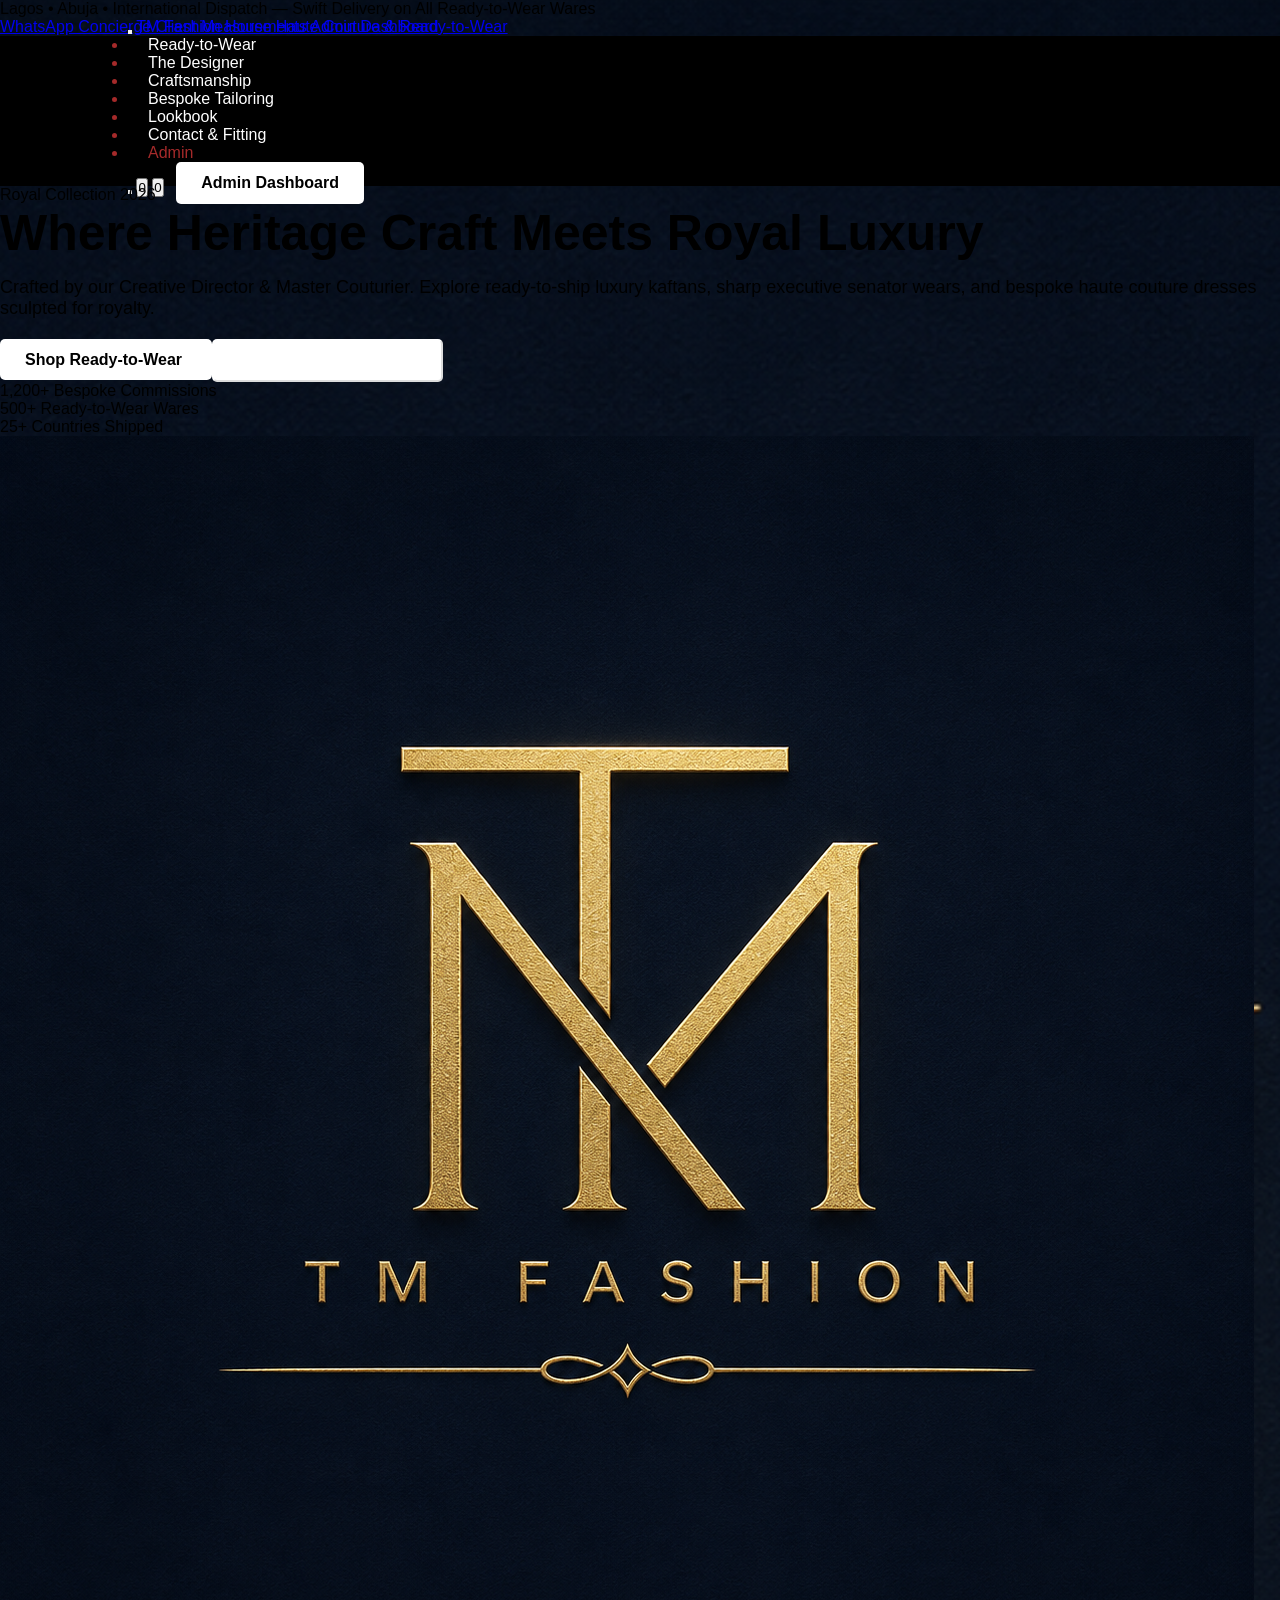
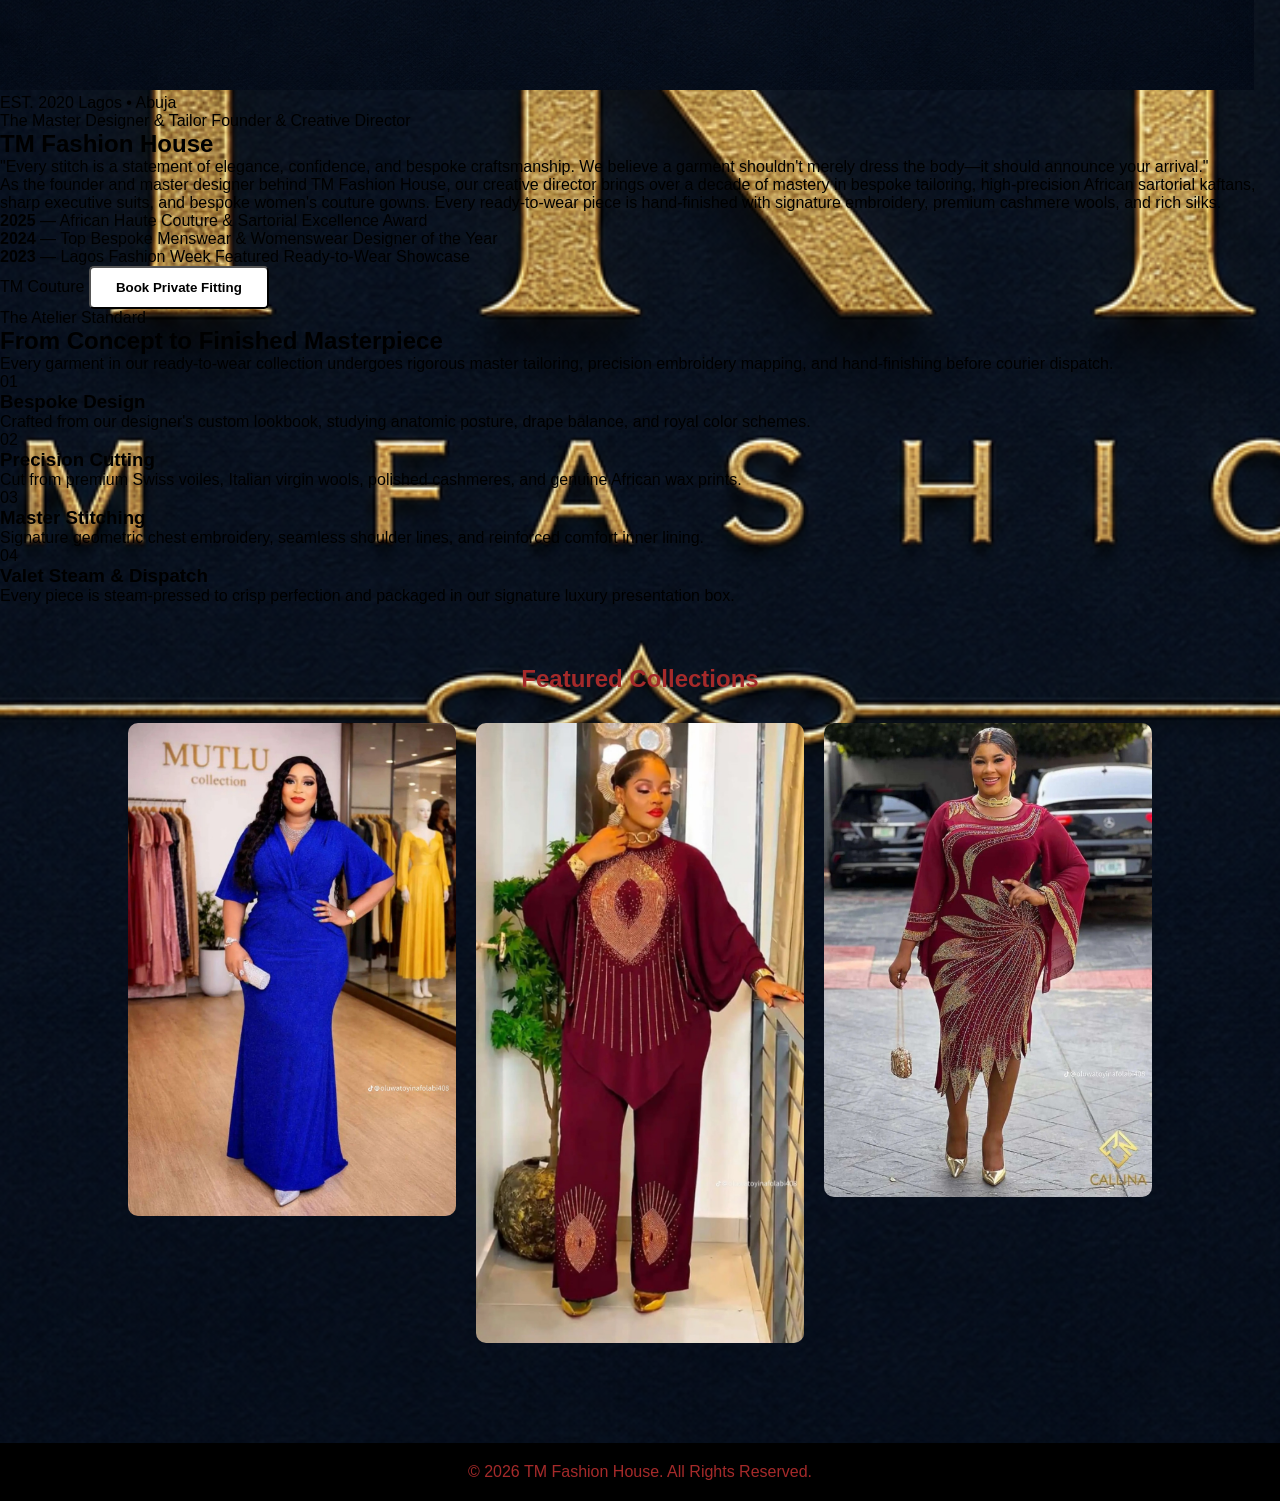
==== commit f357d591: "Merge branch 'main' of https://github.com/samuelafolabi083-coder/fashion" ====
--- a/index.html
+++ b/index.html
@@ -3,14 +3,112 @@
 <head>
     <meta charset="UTF-8">
     <meta name="viewport" content="width=device-width, initial-scale=1.0">
-    <title>TM FASHION HOUSE | Haute Couture, Bespoke Tailoring & Ready-to-Wear</title>
-    <meta name="description" content="TM Fashion House - Leading luxury fashion brand & bespoke couturier. Discover premium ready-to-wear wears, custom senator kaftans, and bespoke dresses.">
-    
-    <!-- Font Awesome Icons -->
-    <link rel="stylesheet" href="https://cdnjs.cloudflare.com/ajax/libs/font-awesome/6.5.1/css/all.min.css">
-    
-    <!-- Luxury Styling -->
-    <link rel="stylesheet" href="css/styles.css">
+    <title>TM Fashion House</title>
+    <link rel="icon" href="./img/c43660ab-0248-4a86-8bbc-b82530665571.png">
+
+    <style>
+        *{
+            margin:0;
+            padding:0;
+            box-sizing:border-box;
+            font-family:Arial, sans-serif;
+        }
+
+        body{
+            background-image:url(./img/c43660ab-0248-4a86-8bbc-b82530665571.png);
+            background-size:cover;
+     background-position: center;
+        }
+
+        header{
+            background:black;
+            color:brown;
+            padding:20px 10%;
+            display:flex;
+            justify-content:space-between;
+            align-items:center;
+            height: 150px;
+        }
+
+        nav a{
+            color:white;
+            text-decoration:none;
+            margin-left:20px;
+        }
+
+        .hero{
+            height:90vh;
+            background-size:cover;
+            background-position:center;
+            display:flex;
+            justify-content:center;
+            align-items:center;
+            text-align:center;
+            color:white;
+        }
+
+        .hero-content h1{
+            font-size:50px;
+            margin-bottom:15px;
+        }
+
+        .hero-content p{
+            font-size:18px;
+            margin-bottom:20px;
+        }
+
+        .btn{
+            background:white;
+            color:black;
+            padding:12px 25px;
+            text-decoration:none;
+            border-radius:5px;
+            font-weight:bold;
+        }
+
+        .products{
+            padding:60px 10%;
+            text-align:center;
+        }
+
+        .products h2{
+            margin-bottom:30px;
+        }
+
+        .gallery{
+            display:grid;
+            grid-template-columns:repeat(auto-fit,minmax(250px,1fr));
+            gap:20px;
+        }
+
+        .gallery img{
+            width:100%;
+            border-radius:10px;
+        }
+
+        footer{
+            background-color: black;
+            color:white;
+            text-align:center;
+            padding:20px;
+            margin-top:40px;
+        }
+        .btn :hover{
+            background-color: black;
+            color: white;
+        }
+        .h1{
+            color: brown;
+        }
+        .para{
+            color: red;
+            font-size: 20px;
+            font-weight: bold;
+        }
+        .foots{
+            color: brown;
+        }
+    </style>
 </head>
 <body>
 
@@ -20,7 +118,7 @@
     <aside class="announcement-bar">
         <span>Lagos • Abuja • International Dispatch — Swift Delivery on All Ready-to-Wear Wares</span>
         <div class="bar-links">
-            <a href="https://wa.me/+1(240)548-8386" target="_blank"><i class="fa-brands fa-whatsapp"></i> WhatsApp Concierge</a>
+            <a href="https://wa.me/2348000000000" target="_blank"><i class="fa-brands fa-whatsapp"></i> WhatsApp Concierge</a>
             <a href="admin.html"><i class="fa-solid fa-ruler-combined"></i> Client Measurements</a>
             <a href="admin.html"><i class="fa-solid fa-lock"></i> Admin Dashboard</a>
         </div>
@@ -85,9 +183,6 @@
                     <span>Royal Collection 2026</span>
                 </div>
                 <h1 class="hero-title">Where <span>Heritage Craft</span> Meets Royal Luxury</h1>
-                <div>
-    
-                </div>
                 <p class="hero-description">
                     Crafted by our Creative Director & Master Couturier. Explore ready-to-ship luxury kaftans, sharp executive senator wears, and bespoke haute couture dresses sculpted for royalty.
                 </p>
@@ -99,7 +194,6 @@
                         <i class="fa-solid fa-scissors text-gold"></i> Commission Custom Fitting
                     </button>
                 </div>
-                
 
                 <div class="hero-badges">
                     <div>
@@ -212,394 +306,19 @@
         </div>
     </section>
 
-    <!-- =========================================================================
-         READY-TO-WEAR SHOPPING CATALOG
-         ========================================================================= -->
-    <section id="catalog-section" class="section">
-        <div class="container">
-            <div class="section-header">
-                <span class="eyebrow">Available for Immediate Dispatch</span>
-                <h2 class="section-title">Ready-to-Wear Wares</h2>
-                <p class="section-subtitle">
-                    Discover readily available men's luxury kaftans, executive senator suits, and elegant women's couture dresses ready to wear today.
-                </p>
-            </div>
-
-            <!-- Controls: Category Tabs, Search, Sorting -->
-            <div class="catalog-controls">
-                <div class="category-tabs">
-                    <button class="tab-btn active" data-category="all">All Wares</button>
-                    <button class="tab-btn" data-category="men">Men's Kaftans & Senators</button>
-                    <button class="tab-btn" data-category="women">Women's Gowns & Outfits</button>
-                </div>
-
-                <div class="filter-search-group">
-                    <div class="search-box">
-                        <i class="fa-solid fa-magnifying-glass search-icon"></i>
-                        <input type="text" id="search-input" class="search-input" placeholder="Search kaftans, silk, blue...">
-                    </div>
-                    <select id="sort-select" class="sort-select">
-                        <option value="featured">Featured Curations</option>
-                        <option value="price-low">Price: Low to High</option>
-                        <option value="price-high">Price: High to Low</option>
-                        <option value="rating">Highest Rated</option>
-                        <option value="newest">Newest Arrivals</option>
-                    </select>
-                </div>
-            </div>
-
-            <!-- Dynamic Product Grid -->
-            <div id="products-grid" class="products-grid">
-                <!-- Injected by js/app.js -->
-            </div>
-        </div>
-    </section>
-
-    <!-- =========================================================================
-         BESPOKE ATELIER CONSULTATION COMMISSIONS
-         ========================================================================= -->
-    <section id="bespoke-section" class="section bespoke-section">
-        <div class="container">
-            <div class="section-header">
-                <span class="eyebrow" style="color: var(--c-gold);">Private Haute Couture Services</span>
-                <h2 class="section-title">Bespoke Custom Tailoring</h2>
-                <p class="section-subtitle">
-                    Have our Master Designer custom-tailor an outfit to your exact measurements, fabric choices, and custom embroidery desires.
-                </p>
-            </div>
-
-            <div id="bespoke-services-grid" class="bespoke-grid">
-                <!-- Injected by js/app.js -->
-            </div>
-        </div>
-    </section>
-
-    <!-- =========================================================================
-         RUNWAY LOOKBOOK & EDITORIAL ARCHIVE
-         ========================================================================= -->
-    <section id="lookbook-section" class="section">
-        <div class="container">
-            <div class="section-header">
-                <span class="eyebrow">Editorial Lookbook</span>
-                <h2 class="section-title">The TM Runway Archive</h2>
-                <p class="section-subtitle">
-                    Browse our bespoke collections, red carpet appearances, and private client wedding attire.
-                </p>
-            </div>
-
-            <div id="lookbook-grid" class="lookbook-grid">
-                <!-- Injected by js/app.js -->
-            </div>
-        </div>
-    </section>
-
-    <!-- =========================================================================
-         PRESS & CRITICS REVIEWS
-         ========================================================================= -->
-    <section id="press-section" class="section" style="background-color: var(--c-cream-soft);">
-        <div class="container">
-            <div class="section-header">
-                <span class="eyebrow">Client & Critic Acclaim</span>
-                <h2 class="section-title">What Our Patrons Say</h2>
-                <p class="section-subtitle">Testimonials from prominent clients, wedding couples, and dignitaries.</p>
-            </div>
-
-            <div id="press-grid" class="press-grid">
-                <!-- Injected by js/app.js -->
-            </div>
-        </div>
-    </section>
-
-    <!-- =========================================================================
-         FOOTER
-         ========================================================================= -->
-    <footer class="site-footer">
-        <div class="container">
-            <div class="footer-grid">
-                <div class="footer-brand">
-                    <div class="footer-logo">TM Fashion House</div>
-                    <p class="footer-desc">
-                        A modern premier fashion house delivering exquisite ready-to-wear wears and mastercrafted bespoke tailoring for men and women worldwide.
-                    </p>
-                    <div style="font-size: 0.85rem; color: var(--c-gold);">
-                        <i class="fa-solid fa-location-dot"></i> Lagos & Abuja, Nigeria • International Doorstep Delivery
-                    </div>
-                </div>
-
-                <div>
-                    <h4 class="footer-col-title">Quick Pages</h4>
-                    <ul class="footer-links">
-                        <li><a href="shop.html">Ready-to-Wear Shop</a></li>
-                        <li><a href="about.html">About The Designer</a></li>
-                        <li><a href="contact.html">Contact & Fittings</a></li>
-                        <li><a href="#bespoke-section">Bespoke Tailoring</a></li>
-                        <li><a href="#lookbook-section">Runway Lookbook</a></li>
-                    </ul>
-                </div>
-
-                <div>
-                    <h4 class="footer-col-title">Custom Services</h4>
-                    <ul class="footer-links">
-                        <li><a href="javascript:void(0)" onclick="MaisonApp.openBespokeModal('bespoke-men-sartorial')">Senator Kaftans</a></li>
-                        <li><a href="javascript:void(0)" onclick="MaisonApp.openBespokeModal('bespoke-women-couture')">Women's Gowns</a></li>
-                        <li><a href="javascript:void(0)" onclick="MaisonApp.openBespokeModal('bespoke-wedding-group')">Wedding Entourage Packages</a></li>
-                        <li><a href="javascript:void(0)" onclick="MaisonApp.openSizeGuide()">Measurement Guide</a></li>
-                        <li><a href="javascript:void(0)" onclick="DesignerPortal.openPortal()">Designer & Owner Hub</a></li>
-                    </ul>
-                </div>
-
-                <div>
-                    <h4 class="footer-col-title">VIP Client Club</h4>
-                    <p style="font-size: 0.85rem; color: var(--c-text-light); line-height: 1.6;">
-                        Subscribe for private collection drops, new ready-to-wear alerts, and VIP fitting slots.
-                    </p>
-                    <form class="newsletter-form" onsubmit="event.preventDefault(); alert('Thank you for subscribing to TM Fashion House VIP Club.');">
-                        <input type="email" class="newsletter-input" placeholder="Enter your email..." required>
-                        <button type="submit" class="btn btn-gold btn-sm">Subscribe</button>
-                    </form>
-                </div>
-            </div>
-
-            <div class="footer-bottom">
-                <div>© 2026 TM Fashion House. All Rights Reserved. Creative Direction by Lead Designer.</div>
-                <div style="display: flex; gap: 1.5rem;">
-                    <span>Fast Doorstep Delivery</span>
-                    <span>100% Quality Fabric Guarantee</span>
-                </div>
-            </div>
-        </div>
-    </footer>
-
-    <!-- =========================================================================
-         CART SLIDE-OUT DRAWER
-         ========================================================================= -->
-    <div id="drawer-backdrop" class="drawer-backdrop" onclick="MaisonApp.closeCartDrawer()"></div>
-    
-    <aside id="cart-drawer" class="cart-drawer">
-        <div class="drawer-header">
-            <h3 class="drawer-title">Your Shopping Bag</h3>
-            <button class="drawer-close-btn" onclick="MaisonApp.closeCartDrawer()">
-                <i class="fa-solid fa-xmark"></i>
-            </button>
-        </div>
-
-        <div id="cart-items-container" class="drawer-body">
-            <!-- Injected by js/app.js -->
-        </div>
-
-        <div class="drawer-footer">
-            <div class="coupon-row">
-                <input type="text" id="coupon-input" class="coupon-input" placeholder="Privilege Code (e.g. TMVIP10)">
-                <button class="btn btn-outline btn-sm" onclick="MaisonApp.applyPromoCode()">Apply</button>
-            </div>
-
-            <div class="cart-summary-row">
-                <span>Subtotal</span>
-                <span id="cart-subtotal">₦0</span>
-            </div>
-            <div id="cart-discount-row" class="cart-summary-row" style="color: var(--c-gold); display: none;">
-                <span>VIP Discount</span>
-                <span>-₦0</span>
-            </div>
-            <div class="cart-summary-row">
-                <span>Courier Delivery</span>
-                <span style="color: var(--c-success); font-weight: 600;">Complimentary</span>
-            </div>
-
-            <div class="cart-summary-total">
-                <span>Estimated Total</span>
-                <span id="cart-total">₦0</span>
-            </div>
-
-            <button class="btn btn-primary" style="width: 100%; margin-top: 1.25rem;" onclick="MaisonApp.openCheckoutModal()">
-                Proceed to Checkout <i class="fa-solid fa-lock" style="font-size: 0.75rem;"></i>
-            </button>
-        </div>
-    </aside>
-
-    <!-- =========================================================================
-         QUICK VIEW MODAL
-         ========================================================================= -->
-    <div id="quick-view-modal" class="modal-backdrop">
-        <div class="modal-container">
-            <button class="modal-close-btn" onclick="MaisonApp.closeModal('quick-view-modal')">
-                <i class="fa-solid fa-xmark"></i>
-            </button>
-            <div id="quick-view-content">
-                <!-- Injected by js/app.js -->
-            </div>
-        </div>
+<section class="products">
+    <h2 class="h1">Featured Collections</h2>
+
+    <div class="gallery">
+        <img src="./img/1000466017.png" alt="Fashion Design">
+        <img src="./img/1000465981.png" alt="Fashion Design">
+        <img src="./img/1000466024.png" alt="Fashion Design">
     </div>
-
-    <!-- =========================================================================
-         BESPOKE CONSULTATION WIZARD MODAL
-         ========================================================================= -->
-    <div id="bespoke-modal" class="modal-backdrop">
-        <div class="modal-container" style="max-width: 760px; padding: 3rem 2.5rem;">
-            <button class="modal-close-btn" onclick="MaisonApp.closeModal('bespoke-modal')">
-                <i class="fa-solid fa-xmark"></i>
-            </button>
-            <div id="bespoke-form-container">
-                <!-- Injected by js/app.js -->
-            </div>
-        </div>
-    </div>
-
-    <!-- =========================================================================
-         CHECKOUT & PAYMENT MODAL
-         ========================================================================= -->
-    <div id="checkout-modal" class="modal-backdrop">
-        <div class="modal-container" style="max-width: 820px; padding: 2.5rem;">
-            <button class="modal-close-btn" onclick="MaisonApp.closeModal('checkout-modal')">
-                <i class="fa-solid fa-xmark"></i>
-            </button>
-            
-            <div style="text-align: center; margin-bottom: 2rem;">
-                <span class="eyebrow">TM Fashion House Checkout</span>
-                <h2 style="font-family: var(--font-serif); font-size: 2rem; color: var(--c-noir);">Order Placement & Dispatch</h2>
-            </div>
-
-            <div style="display: grid; grid-template-columns: 1.15fr 1fr; gap: 2.5rem;">
-                <!-- Form Area -->
-                <form onsubmit="MaisonApp.submitOrder(event)">
-                    <h4 style="font-size: 0.85rem; font-weight: 700; letter-spacing: 0.12em; text-transform: uppercase; margin-bottom: 1rem; color: var(--c-gold-dark);">
-                        1. Patron & Delivery Address
-                    </h4>
-                    <div class="form-grid" style="margin-bottom: 1.5rem;">
-                        <div class="form-group-full">
-                            <label class="form-label">Full Name</label>
-                            <input type="text" id="chk-name" class="form-control" placeholder="e.g. Chief Babatunde Adeleke" required>
-                        </div>
-                        <div class="form-group-full">
-                            <label class="form-label">Email Address</label>
-                            <input type="email" id="chk-email" class="form-control" placeholder="client@domain.com" required>
-                        </div>
-                        <div class="form-group-full">
-                            <label class="form-label">Delivery Address</label>
-                            <input type="text" id="chk-address" class="form-control" placeholder="Street Address, City, State" required>
-                        </div>
-                    </div>
-
-                    <h4 style="font-size: 0.85rem; font-weight: 700; letter-spacing: 0.12em; text-transform: uppercase; margin-bottom: 1rem; color: var(--c-gold-dark);">
-                        2. Delivery Protocol
-                    </h4>
-                    <div style="display: flex; flex-direction: column; gap: 0.5rem; margin-bottom: 1.5rem; font-size: 0.85rem;">
-                        <label style="display: flex; align-items: center; gap: 0.5rem; padding: 0.75rem; border: 1px solid var(--c-border); border-radius: 2px;">
-                            <input type="radio" name="delivery_type" value="Express Doorstep Courier" checked>
-                            <span><strong>Express Doorstep Courier</strong> — Neatly boxed, tracked dispatch.</span>
-                        </label>
-                        <label style="display: flex; align-items: center; gap: 0.5rem; padding: 0.75rem; border: 1px solid var(--c-border); border-radius: 2px;">
-                            <input type="radio" name="delivery_type" value="Atelier Direct Pickup">
-                            <span><strong>Atelier Direct Pickup</strong> — Collect at TM Atelier suite.</span>
-                        </label>
-                    </div>
-
-                    <h4 style="font-size: 0.85rem; font-weight: 700; letter-spacing: 0.12em; text-transform: uppercase; margin-bottom: 1rem; color: var(--c-gold-dark);">
-                        3. Payment Method
-                    </h4>
-                    <div style="display: flex; flex-direction: column; gap: 0.5rem; margin-bottom: 2rem; font-size: 0.85rem;">
-                        <label style="display: flex; align-items: center; gap: 0.5rem; padding: 0.75rem; border: 1px solid var(--c-border); border-radius: 2px; background: var(--c-cream);">
-                            <input type="radio" name="payment_method" value="bank_transfer" checked>
-                            <span><i class="fa-solid fa-building-columns"></i> <strong>Instant Bank Transfer / Online Debit Card</strong></span>
-                        </label>
-                        <label style="display: flex; align-items: center; gap: 0.5rem; padding: 0.75rem; border: 1px solid var(--c-border); border-radius: 2px;">
-                            <input type="radio" name="payment_method" value="cod">
-                            <span><i class="fa-solid fa-handshake"></i> Payment on Handover / Delivery</span>
-                        </label>
-                    </div>
-
-                    <button type="submit" class="btn btn-primary" style="width: 100%;">
-                        <i class="fa-solid fa-check"></i> Place & Confirm Order
-                    </button>
-                </form>
-
-                <!-- Order Summary Sidebar -->
-                <div style="background: var(--c-cream); padding: 1.75rem; border: 1px solid var(--c-border); border-radius: var(--radius-xs);">
-                    <h4 style="font-family: var(--font-serif); font-size: 1.25rem; margin-bottom: 1.25rem;">Order Summary</h4>
-                    <div id="checkout-summary-items">
-                        <!-- Injected by js/app.js -->
-                    </div>
-                </div>
-            </div>
-        </div>
-    </div>
-
-    <!-- =========================================================================
-         ORDER CONFIRMATION RECEIPT MODAL
-         ========================================================================= -->
-    <div id="order-success-modal" class="modal-backdrop">
-        <div class="modal-container" style="max-width: 580px; padding: 3rem 2.5rem; text-align: center;">
-            <button class="modal-close-btn" onclick="MaisonApp.closeModal('order-success-modal')">
-                <i class="fa-solid fa-xmark"></i>
-            </button>
-            
-            <div style="width: 65px; height: 65px; border-radius: 50%; background: var(--c-gold-light); color: var(--c-gold-dark); display: flex; align-items: center; justify-content: center; font-size: 1.8rem; margin: 0 auto 1.5rem auto;">
-                <i class="fa-solid fa-circle-check"></i>
-            </div>
-
-            <span class="eyebrow">Order Placed Successfully</span>
-            <h2 style="font-family: var(--font-serif); font-size: 2.2rem; color: var(--c-noir); margin-bottom: 0.5rem;">Thank You, Esteemed Patron</h2>
-            <p style="font-size: 0.85rem; color: var(--c-text-muted);">Your order has entered the atelier dispatch sequence.</p>
-
-            <div id="order-success-details">
-                <!-- Injected by js/app.js -->
-            </div>
-
-            <button class="btn btn-primary" onclick="MaisonApp.closeModal('order-success-modal')">
-                Continue Shopping Collections
-            </button>
-        </div>
-    </div>
-
-    <!-- =========================================================================
-         DESIGNER & ATELIER OWNER MANAGEMENT MODAL (BACK-OFFICE)
-         ========================================================================= -->
-    <div id="designer-portal-modal" class="modal-backdrop designer-portal-modal">
-        <div class="modal-container">
-            <button class="modal-close-btn" onclick="DesignerPortal.closePortal()">
-                <i class="fa-solid fa-xmark"></i>
-            </button>
-
-            <div class="portal-header">
-                <div>
-                    <span class="eyebrow" style="color: var(--c-gold); margin-bottom: 0.25rem;">Atelier Back-Office</span>
-                    <h2 style="font-family: var(--font-serif); font-size: 1.85rem;">TM Fashion House Designer Console</h2>
-                </div>
-                <div style="display: flex; align-items: center; gap: 1rem;">
-                    <span style="font-size: 0.8rem; color: var(--c-gold-accent);">
-                        <i class="fa-solid fa-user-tie"></i> Master Couturier Logged In
-                    </span>
-                    <button class="btn btn-outline-gold btn-sm" onclick="DesignerPortal.closePortal()">Exit to Store</button>
-                </div>
-            </div>
-
-            <div class="portal-nav-tabs">
-                <button class="portal-tab-btn active" data-tab="overview" onclick="DesignerPortal.switchTab('overview')">
-                    <i class="fa-solid fa-chart-line"></i> Atelier Overview
-                </button>
-                <button class="portal-tab-btn" data-tab="inventory" onclick="DesignerPortal.switchTab('inventory')">
-                    <i class="fa-solid fa-shirt"></i> Ready-to-Wear Wares
-                </button>
-                <button class="portal-tab-btn" data-tab="orders" onclick="DesignerPortal.switchTab('orders')">
-                    <i class="fa-solid fa-box-open"></i> Production & Orders
-                </button>
-                <button class="portal-tab-btn" data-tab="bespoke" onclick="DesignerPortal.switchTab('bespoke')">
-                    <i class="fa-solid fa-gem"></i> Bespoke Commissions
-                </button>
-                <button class="portal-tab-btn" data-tab="profile" onclick="DesignerPortal.switchTab('profile')">
-                    <i class="fa-solid fa-feather-pointed"></i> Designer Story & Bio
-                </button>
-            </div>
-
-            <div id="portal-tab-content" class="portal-content-area">
-                <!-- Injected by js/designer-portal.js -->
-            </div>
-        </div>
-    </div>
-
-    <!-- Scripts -->
-    <script src="js/data.js"></script>
-    <script src="js/designer-portal.js"></script>
-    <script src="js/app.js"></script>
+</section>
+
+<footer>
+    <p class="foots">&copy; 2026 TM Fashion House. All Rights Reserved.</p>
+</footer>
+
 </body>
 </html>
